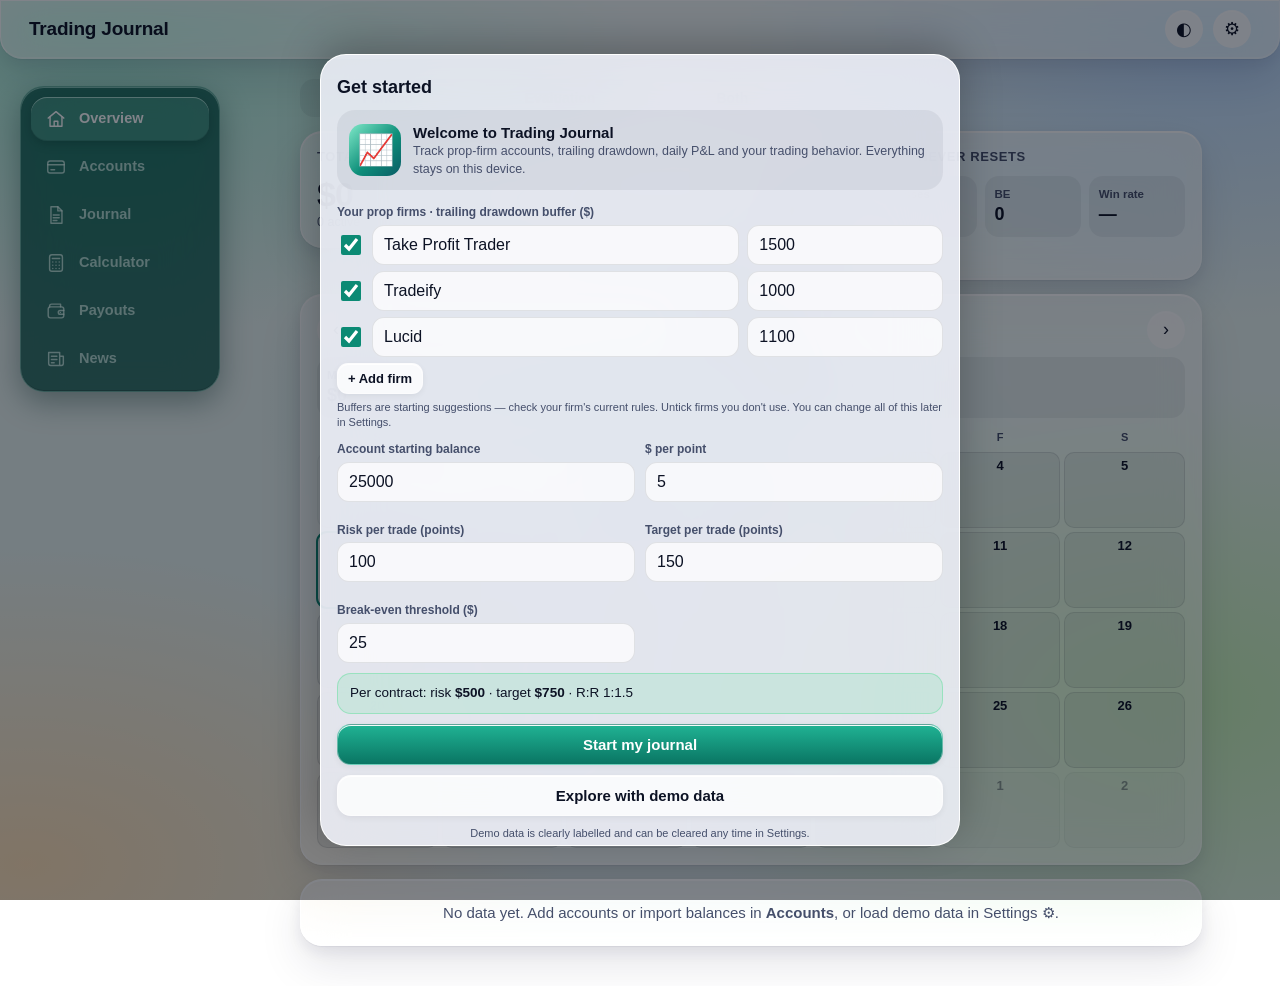
==== index.html @ f8b7a3d9 "Trading Journal web app" ====
<!DOCTYPE html>
<html lang="en" data-theme="light">
<head>
<meta charset="utf-8">
<meta name="viewport" content="width=device-width, initial-scale=1, viewport-fit=cover">
<meta name="apple-mobile-web-app-capable" content="yes">
<meta name="mobile-web-app-capable" content="yes">
<meta name="apple-mobile-web-app-status-bar-style" content="black-translucent">
<meta name="apple-mobile-web-app-title" content="Trading Journal">
<meta name="application-name" content="Trading Journal">
<meta name="theme-color" content="#e8f5f1" media="(prefers-color-scheme: light)">
<meta name="theme-color" content="#061311" media="(prefers-color-scheme: dark)">
<meta name="format-detection" content="telephone=no">
<title>Trading Journal</title>
<link rel="icon" href="data:image/svg+xml,%3Csvg xmlns='http://www.w3.org/2000/svg' viewBox='0 0 64 64'%3E%3Crect width='64' height='64' rx='14' fill='%230b8a74'/%3E%3Cpath d='M12 44l12-12 9 8 19-20' stroke='white' stroke-width='6' fill='none' stroke-linecap='round' stroke-linejoin='round'/%3E%3C/svg%3E">
<link rel="apple-touch-icon" href="assets/icons/icon-180.png">
<link rel="manifest" href="manifest.json">
<link rel="stylesheet" href="css/styles.css">
</head>
<body>
<header class="topbar glass">
  <h1>Trading Journal</h1>
  <span id="demo-badge" class="badge demo" hidden>DEMO</span>
  <button class="iconbtn" id="theme-btn" data-act="theme" aria-label="Toggle theme">◐</button>
  <button class="iconbtn" data-act="settings" aria-label="Settings">⚙︎</button>
</header>
<main id="view"></main>
<nav class="tabbar" id="tabbar" aria-label="Tabs">
  <button data-act="tab" data-tab="overview"><svg viewBox="0 0 24 24"><path d="M3.5 11L12 4l8.5 7"/><path d="M5.5 9.5V20h13V9.5"/><path d="M10 20v-5.5h4V20"/></svg>Overview</button>
  <button data-act="tab" data-tab="accounts"><svg viewBox="0 0 24 24"><rect x="3" y="5.5" width="18" height="13" rx="2.5"/><path d="M3 9.5h18M6.5 15h4"/></svg>Accounts</button>
  <button data-act="tab" data-tab="journal"><svg viewBox="0 0 24 24"><path d="M6.5 3h7.5l4.5 4.5V21h-12z"/><path d="M14 3v4.5h4.5M9 12h6.5M9 15h6.5M9 18h4"/></svg>Journal</button>
  <button data-act="tab" data-tab="calculator"><svg viewBox="0 0 24 24"><rect x="5" y="3" width="14" height="18" rx="2.5"/><path d="M8 7h8M8.5 11h.01M12 11h.01M15.5 11h.01M8.5 14.5h.01M12 14.5h.01M15.5 14.5h.01M8.5 18h.01M12 18h.01M15.5 18h.01"/></svg>Calculator</button>
  <button data-act="tab" data-tab="payouts"><svg viewBox="0 0 24 24"><path d="M5 7.5V6.8A2.3 2.3 0 017.3 4.5H17v3"/><rect x="3.5" y="7.5" width="17" height="12" rx="2.5"/><path d="M20.5 11.5h-4a2 2 0 000 4h4"/><path d="M16.8 13.5h.01"/></svg>Payouts</button>
  <button data-act="tab" data-tab="news"><svg viewBox="0 0 24 24"><path d="M4 5h12v14H6a2 2 0 01-2-2zM16 9h4v8a2 2 0 01-2 2h-2M7 9h6M7 12.5h6M7 16h3"/></svg>News</button>
</nav>
<div id="sheet-root"></div>
<script type="module" src="js/main.js"></script>
</body>
</html>
---- css/styles.css ----
:root{
  --accent:#0b8a74;--green:#0a7f43;--red:#c8202f;--orange:#b35c00;
  --text:#0c1224;--muted:#454f6b;--glass:rgba(255,255,255,.60);--glass-strong:rgba(255,255,255,.80);
  --edge:rgba(255,255,255,.95);--edge-low:rgba(255,255,255,.35);--line:rgba(12,18,36,.10);
  --shadow:0 1px 1px rgba(20,24,60,.05),0 6px 16px rgba(20,24,60,.08),0 20px 44px rgba(20,24,60,.10);
  --tab:rgba(9,84,72,.80);--tab-edge:rgba(190,255,235,.40);--tab-text:rgba(225,255,246,.74);--tab-on:rgba(150,255,225,.24);
  --input:rgba(255,255,255,.75);--win-bg:rgba(10,127,67,.15);--loss-bg:rgba(200,32,47,.14);
  --chip:rgba(12,18,36,.06);--sheet:rgba(246,247,255,.86);
  --sat:env(safe-area-inset-top,0px);--sab:env(safe-area-inset-bottom,0px);--sal:env(safe-area-inset-left,0px);--sar:env(safe-area-inset-right,0px);
  color-scheme:light;
}
[data-theme=dark]{
  --accent:#3fd0b0;--green:#3ddc84;--red:#ff6b7a;--orange:#ffab40;
  --text:#f3f5ff;--muted:#b3bad3;--glass:rgba(26,30,52,.58);--glass-strong:rgba(30,34,60,.85);
  --edge:rgba(255,255,255,.26);--edge-low:rgba(255,255,255,.06);--line:rgba(255,255,255,.10);
  --shadow:0 1px 1px rgba(0,0,0,.25),0 8px 20px rgba(0,0,0,.30),0 24px 50px rgba(0,0,0,.35);
  --tab:rgba(12,104,88,.62);--tab-edge:rgba(170,255,230,.26);--tab-text:rgba(225,255,246,.70);--tab-on:rgba(140,255,220,.20);
  --input:rgba(8,10,22,.50);--win-bg:rgba(61,220,132,.17);--loss-bg:rgba(255,107,122,.17);
  --chip:rgba(255,255,255,.08);--sheet:rgba(20,22,40,.88);
  color-scheme:dark;
}
*{box-sizing:border-box;-webkit-tap-highlight-color:transparent}
html,body{margin:0;padding:0}
body{font:15px/1.4 -apple-system,BlinkMacSystemFont,"SF Pro Text","Segoe UI",Roboto,Helvetica,Arial,sans-serif;color:var(--text);min-height:100vh;-webkit-text-size-adjust:100%;overflow-x:hidden}
body::before{content:"";position:fixed;inset:0;z-index:-1;background:
  radial-gradient(60% 45% at 8% 6%,#a8efd9 0,transparent 70%),
  radial-gradient(55% 45% at 95% 4%,#bcdcff 0,transparent 70%),
  radial-gradient(60% 50% at 92% 78%,#c8f5b8 0,transparent 70%),
  radial-gradient(60% 50% at 2% 96%,#ffe2b8 0,transparent 70%),
  radial-gradient(40% 35% at 50% 45%,#c4f1ea 0,transparent 75%),#e8f5f1}
[data-theme=dark] body::before{background:
  radial-gradient(60% 45% at 8% 6%,#0d5a4c 0,transparent 70%),
  radial-gradient(55% 45% at 95% 4%,#123f66 0,transparent 70%),
  radial-gradient(60% 50% at 92% 78%,#0f5e3a 0,transparent 70%),
  radial-gradient(60% 50% at 2% 96%,#4a3812 0,transparent 70%),
  radial-gradient(40% 35% at 50% 45%,#0c4744 0,transparent 75%),#061311}
.glass{background:var(--glass);-webkit-backdrop-filter:blur(22px) saturate(180%);backdrop-filter:blur(22px) saturate(180%);
  border:1px solid var(--edge-low);border-top-color:var(--edge);border-left-color:var(--edge);
  box-shadow:inset 0 1px 0 var(--edge),inset 0 -1px 0 var(--edge-low),var(--shadow);border-radius:22px}
.topbar{position:sticky;top:0;z-index:20;margin:0;padding:calc(var(--sat) + 10px) calc(16px + var(--sar)) 10px calc(16px + var(--sal));display:flex;align-items:center;gap:10px;border-radius:0 0 22px 22px;border-top:0}
.topbar h1{font-size:19px;margin:0;flex:1;letter-spacing:-.2px}
.badge{font-size:11px;font-weight:700;padding:3px 8px;border-radius:999px;background:var(--chip);color:var(--muted);letter-spacing:.3px}
.badge.demo{background:rgba(255,171,64,.25);color:var(--orange)}
.iconbtn{appearance:none;border:1px solid var(--edge-low);background:var(--glass-strong);color:var(--text);width:38px;height:38px;border-radius:50%;font-size:18px;display:grid;place-items:center;box-shadow:inset 0 1px 0 var(--edge)}
main{padding:12px calc(12px + var(--sar)) calc(110px + var(--sab)) calc(12px + var(--sal));max-width:720px;margin:0 auto}
.card{padding:16px;margin:0 0 12px}
.card h2{font-size:13px;text-transform:uppercase;letter-spacing:.6px;color:var(--muted);margin:0 0 10px;font-weight:700}
.big{font-size:34px;font-weight:750;letter-spacing:-.8px;line-height:1.1}
.mid{font-size:22px;font-weight:700;letter-spacing:-.3px}
.muted{color:var(--muted)}.small{font-size:12.5px}.tiny{font-size:11px}
.pos{color:var(--green)}.neg{color:var(--red)}.flat{color:var(--muted)}
.row{display:flex;align-items:center;gap:8px}.row.wrap{flex-wrap:wrap}.between{justify-content:space-between}
.grid2{display:grid;grid-template-columns:1fr 1fr;gap:10px}.grid4{display:grid;grid-template-columns:repeat(4,1fr);gap:8px}
.stat{background:var(--chip);border-radius:14px;padding:10px}.stat .l{font-size:11.5px;color:var(--muted);font-weight:600}.stat .v{font-size:18px;font-weight:700}
.tabbar{position:fixed;z-index:30;left:calc(10px + var(--sal));right:calc(10px + var(--sar));bottom:calc(8px + var(--sab));display:flex;justify-content:space-around;padding:6px;border-radius:28px;background:var(--tab);-webkit-backdrop-filter:blur(26px) saturate(220%);backdrop-filter:blur(26px) saturate(220%);border:1px solid var(--tab-edge);box-shadow:inset 0 1px 0 rgba(200,255,240,.55),inset 0 -1px 0 rgba(0,0,0,.18),0 10px 30px rgba(4,50,42,.38);max-width:700px;margin:0 auto}
.tabbar button{flex:1;min-width:0;appearance:none;border:0;background:transparent;color:var(--tab-text);font-weight:600;font-size:10px;line-height:1.1;font-family:inherit;display:flex;flex-direction:column;align-items:center;gap:3px;padding:7px 0;border-radius:22px}
.tabbar button svg{width:24px;height:24px;stroke:currentColor;fill:none;stroke-width:1.55;stroke-linecap:round;stroke-linejoin:round}
.tabbar button.on{color:#fff;background:var(--tab-on);box-shadow:inset 0 1px 0 rgba(220,255,245,.65),inset 0 -1px 0 rgba(0,40,30,.15),0 3px 10px rgba(0,40,32,.25)}
.seg{display:flex;background:var(--chip);border-radius:14px;padding:3px;gap:3px;margin-bottom:12px}
.seg button{flex:1;appearance:none;border:0;background:transparent;color:var(--muted);font-weight:600;font-size:14px;font-family:inherit;padding:8px 4px;border-radius:11px}
.seg button.on{background:var(--glass-strong);color:var(--text);box-shadow:inset 0 1px 0 var(--edge),0 2px 8px rgba(0,0,0,.10)}
.btn{appearance:none;border:1px solid var(--edge-low);background:var(--glass-strong);color:var(--text);font-weight:600;font-size:15px;font-family:inherit;padding:11px 14px;border-radius:14px;box-shadow:inset 0 1px 0 var(--edge),0 2px 6px rgba(0,0,0,.06);cursor:pointer;text-decoration:none;display:inline-block;text-align:center}
.btn.primary{background:linear-gradient(180deg,#20b394,#0a7563);color:#fff;border-color:rgba(255,255,255,.35)}
.btn.danger{color:var(--red)}.btn.green{color:var(--green)}.btn.wide{width:100%}.btn.sm{padding:7px 10px;font-size:13px;border-radius:11px}
.fld{display:block;margin:0 0 10px}.fld>span{display:block;font-size:12px;font-weight:650;color:var(--muted);margin:0 0 4px}
input,select,textarea{font-size:16px;font-family:inherit;color:var(--text);background:var(--input);border:1px solid var(--line);border-radius:12px;padding:10px 11px;width:100%;outline:none}
input:focus,select:focus,textarea:focus{border-color:var(--accent);box-shadow:0 0 0 3px rgba(11,138,116,.20)}
textarea{min-height:76px;resize:vertical}
input[type=checkbox]{width:20px;height:20px;accent-color:var(--accent);flex:none}
.cal-head{display:flex;align-items:center;justify-content:space-between;margin-bottom:8px}
.cal-head .mname{font-weight:750;font-size:17px}
.cal-tot{display:flex;gap:10px;margin-bottom:10px}.cal-tot .stat{flex:1}
.cal{display:grid;grid-template-columns:repeat(7,1fr);gap:4px}
.cal .dow{font-size:11px;font-weight:700;color:var(--muted);text-align:center;padding:2px 0}
.cal-cell{appearance:none;border:1px solid var(--line);background:var(--chip);color:var(--text);border-radius:10px;min-height:50px;padding:4px 2px;display:flex;flex-direction:column;align-items:center;justify-content:flex-start;gap:2px;font:inherit}
.cal-cell .dn{font-size:12px;font-weight:650}.cal-cell .dp{font-size:11px;font-weight:750;letter-spacing:-.2px}
.cal-cell.win{background:var(--win-bg);border-color:rgba(10,127,67,.3)}.cal-cell.win .dp{color:var(--green)}
.cal-cell.loss{background:var(--loss-bg);border-color:rgba(200,32,47,.3)}.cal-cell.loss .dp{color:var(--red)}
.cal-cell.dim{opacity:.42}.cal-cell.today{outline:2px solid var(--accent);outline-offset:-1px}
.acct{padding:14px;margin-bottom:10px}
.acct .nm{font-weight:750;font-size:16px}.acct .nm .f{color:var(--green);font-weight:800;margin-right:4px}
.acct.funded .nm{color:var(--green)}.acct.evaluation .nm{color:var(--orange)}
.acct .kv{display:grid;grid-template-columns:repeat(4,1fr);gap:6px;margin:10px 0 8px}
.acct .kv>div{background:var(--chip);border-radius:10px;padding:6px 7px}.acct .kv .l{font-size:10.5px;color:var(--muted);font-weight:650}.acct .kv .v{font-size:13.5px;font-weight:700}
.bar{height:7px;border-radius:9px;background:var(--chip);overflow:hidden}.bar>i{display:block;height:100%;border-radius:9px;background:linear-gradient(90deg,#3ddc84,#0a7f43)}
.bar.warn>i{background:linear-gradient(90deg,#ffcf5a,#e08700)}.bar.bad>i{background:linear-gradient(90deg,#ff8a95,#c8202f)}
.sect{font-size:13px;font-weight:800;letter-spacing:.5px;text-transform:uppercase;margin:16px 4px 8px}
.sect.f{color:var(--green)}.sect.e{color:var(--orange)}
details>summary{cursor:pointer;font-weight:700;list-style:none}details>summary::-webkit-details-marker{display:none}
details>summary::before{content:"▸ ";color:var(--muted)}details[open]>summary::before{content:"▾ "}
.hist{font-size:13px;margin-top:8px;max-height:220px;overflow:auto}.hist div{display:flex;justify-content:space-between;padding:4px 2px;border-bottom:1px solid var(--line)}
.chip{appearance:none;border:1px solid var(--line);background:var(--chip);color:var(--text);font-weight:600;font-size:13px;font-family:inherit;padding:7px 11px;border-radius:999px;margin:0 6px 6px 0}
.chip.on{background:var(--accent);color:#fff;border-color:transparent}
.grade{display:flex;gap:6px}.grade label{flex:1}.grade input{display:none}
.grade span{display:block;text-align:center;padding:8px 0;border-radius:11px;background:var(--chip);font-weight:750;border:1px solid var(--line)}
.grade input:checked+span{background:var(--accent);color:#fff}
.trade-card{padding:12px;margin-bottom:12px;border-radius:18px;background:var(--chip);border:1px solid var(--line)}
.trade-card[data-deleted="1"]{display:none}
.acct-boxes{display:grid;grid-template-columns:1fr 1fr;gap:8px;margin-bottom:8px}
.acct-box{display:block}.acct-box .an{display:block;font-size:12px;font-weight:750;margin-bottom:3px}
.acct-box.funded .an{color:var(--green)}.acct-box.evaluation .an{color:var(--orange)}
.ro-entry{display:flex;justify-content:space-between;font-size:13px;padding:6px 8px;border-radius:10px;background:var(--chip);margin-bottom:6px;opacity:.8}
.behs{display:grid;grid-template-columns:1fr 1fr;gap:8px}
.beh{background:var(--chip);border-radius:14px;padding:10px;border:1px solid var(--line)}.beh .c{font-size:24px;font-weight:800}.beh .t{font-size:12.5px;font-weight:650;color:var(--muted)}
.propose{margin-top:10px;padding:10px;border-radius:14px;border:1px dashed var(--accent);background:rgba(11,138,116,.09)}
.day{padding:14px;margin-bottom:10px}
.trade-line{padding:8px 0;border-top:1px solid var(--line)}.trade-line b,.day b{white-space:nowrap}
.gb{display:inline-grid;place-items:center;width:24px;height:24px;border-radius:8px;font-weight:800;font-size:13px;background:var(--chip);margin-right:6px}
.gb.A{background:rgba(10,127,67,.18);color:var(--green)}.gb.D{background:rgba(200,32,47,.15);color:var(--red)}
.tag{display:inline-block;font-size:11px;font-weight:650;padding:2px 7px;border-radius:999px;background:var(--chip);margin:3px 4px 0 0}
.tag.be{background:rgba(120,120,140,.2)}
.news-day{font-weight:800;margin:12px 2px 6px;font-size:14px}
.ev{display:flex;gap:10px;align-items:center;padding:10px 0;border-top:1px solid var(--line)}
.dot{width:12px;height:12px;border-radius:50%;flex:none;display:inline-block;box-shadow:0 0 0 3px rgba(0,0,0,.05)}.dot.High{background:#e5202e}.dot.Medium{background:#ff8a00}
.ev .tm{font-weight:700;font-variant-numeric:tabular-nums;min-width:68px;font-size:13.5px}
.note{padding:10px 12px;border-radius:14px;font-size:13.5px;margin-bottom:10px;background:rgba(255,171,64,.18);border:1px solid rgba(255,171,64,.35)}
.note.ok{background:rgba(61,220,132,.14);border-color:rgba(61,220,132,.35)}
.sheet-back{position:fixed;inset:0;z-index:50;background:rgba(5,8,20,.35);display:flex;align-items:flex-end;justify-content:center;animation:fade .15s}
.sheet{width:100%;max-width:720px;max-height:92vh;overflow:auto;-webkit-overflow-scrolling:touch;border-radius:26px 26px 0 0;padding:14px calc(16px + var(--sar)) calc(24px + var(--sab)) calc(16px + var(--sal));background:var(--sheet);-webkit-backdrop-filter:blur(30px) saturate(180%);backdrop-filter:blur(30px) saturate(180%);border-top:1px solid var(--edge);box-shadow:0 -10px 40px rgba(0,0,0,.25)}
.sheet-h{display:flex;align-items:center;justify-content:space-between;padding:6px 0 10px}
.sheet-h h2{margin:0;font-size:18px}
@keyframes fade{from{opacity:0}to{opacity:1}}
.toast{position:fixed;left:50%;transform:translateX(-50%);bottom:calc(92px + var(--sab));z-index:80;padding:10px 16px;border-radius:999px;font-weight:650;font-size:14px;max-width:90vw}
.imp-row{padding:10px;border-radius:14px;background:var(--chip);margin-bottom:8px;border:1px solid var(--line)}
.imp-row.new{border:1px dashed var(--orange)}.imp-row.flag{border-color:rgba(255,171,64,.6)}
.flagtxt{color:var(--orange);font-size:12px;font-weight:650}
.rules ol{margin:6px 0 0;padding-left:20px}.rules li{margin-bottom:6px;font-size:14px}
.thumb{width:56px;height:56px;object-fit:cover;border-radius:10px;border:1px solid var(--line)}
.calc-res{display:grid;grid-template-columns:1fr 1fr;gap:10px}.calc-res .stat .v{font-size:24px}
.seqday{display:flex;justify-content:space-between;padding:6px 2px;border-bottom:1px solid var(--line);font-size:14px}
.pd-row{display:grid;grid-template-columns:52px 1fr 1fr 1fr;gap:6px;align-items:center;margin-bottom:6px}
.empty{text-align:center;padding:22px 10px;color:var(--muted)}
hr{border:0;border-top:1px solid var(--line);margin:14px 0}
a{color:var(--accent)}
.ob-hero{display:flex;gap:12px;align-items:center;margin-bottom:14px;padding:12px;border-radius:18px;background:var(--chip)}
.ob-logo{font-size:30px;width:52px;height:52px;border-radius:14px;display:grid;place-items:center;background:linear-gradient(135deg,#7fe8c8,#0e8f7a 55%,#0a5c66);flex:none}
.sheet-back.locked{background:rgba(5,8,20,.5)}
.pay-row{display:flex;justify-content:space-between;align-items:flex-start;gap:8px;padding:10px 0;border-top:1px solid var(--line);cursor:pointer}
.tag.paid{background:rgba(10,127,67,.18);color:var(--green)}.tag.requested{background:rgba(255,171,64,.22);color:var(--orange)}.tag.denied{background:rgba(200,32,47,.15);color:var(--red)}
.elig{display:grid;grid-template-columns:1fr 150px;gap:8px;align-items:center;padding:8px 0;border-top:1px solid var(--line)}
/* ---- Payouts (layout per mockup, sea-green theme) ---- */
.pay-hero{position:relative;padding:14px 4px 16px;margin:2px 0 10px;border-top:1px solid var(--line);border-bottom:1px solid var(--line)}
.pay-big{font-family:ui-monospace,"SF Mono",SFMono-Regular,Menlo,Consolas,monospace;font-size:44px;font-weight:700;letter-spacing:-1px;color:var(--accent);line-height:1.15;margin:4px 0 2px}
.fab{position:absolute;right:2px;top:50%;transform:translateY(-50%);width:58px;height:58px;border-radius:50%;border:1px solid rgba(190,255,235,.45);color:#fff;font-size:30px;font-weight:300;line-height:1;display:grid;place-items:center;
  background:radial-gradient(120% 120% at 30% 20%,#1fae92 0,#0b5c50 55%,#063a33 100%);box-shadow:inset 0 1px 0 rgba(220,255,245,.6),0 8px 22px rgba(4,50,42,.35);cursor:pointer}
.pay-note{font-size:13px;color:var(--muted);margin:0 2px 14px;line-height:1.5}
.lnk{color:var(--accent);text-decoration:none;font-weight:600}
.rec-card{display:flex;align-items:center;gap:14px;width:100%;padding:16px;margin:0 0 18px;text-align:left;color:var(--text);font-family:inherit;cursor:pointer}
.rec-ic,.wd-av{flex:none;width:52px;height:52px;border-radius:50%;display:grid;place-items:center;background:rgba(11,138,116,.16);color:var(--accent);border:1px solid rgba(11,138,116,.22)}
.rec-ic svg{width:26px;height:26px;stroke:currentColor;fill:none;stroke-width:1.6;stroke-linecap:round;stroke-linejoin:round}
.rec-tx{flex:1;display:flex;flex-direction:column;gap:2px}.rec-tx b{font-size:17px}
.rec-go{color:var(--accent);font-size:22px}
.pay-h{font-size:22px;font-weight:500;letter-spacing:-.3px;margin:6px 2px 10px}
.wd-card{display:flex;gap:14px;padding:16px;margin-bottom:10px;cursor:default}
.wd-av{font-family:ui-monospace,"SF Mono",Menlo,monospace;font-weight:700;font-size:15px}
.wd-main{flex:1;min-width:0}.wd-main b{font-size:16px}
.wd-amt{font-weight:750;font-size:17px;color:var(--accent);margin-top:2px}.wd-amt.denied{color:var(--muted);text-decoration:line-through}
.wd-acts{display:flex;gap:18px;margin-top:10px}
.lnk-btn{appearance:none;border:0;background:none;padding:2px 0;font-family:inherit;font-size:14px;font-weight:700;cursor:pointer}
.lnk-btn.ok{color:var(--accent)}.lnk-btn.rm{color:var(--red);text-decoration:underline;font-weight:600}
.pay-acct-row{display:grid;grid-template-columns:1fr 130px;gap:8px;align-items:center;padding:8px 0;border-top:1px solid var(--line)}
#pay-form[data-mode=all] .pm-one,#pay-form[data-mode=one] .pm-all{display:none}
.firm-edit{padding:10px;border-radius:14px;background:var(--chip);margin-bottom:8px}
.mini{flex:1;display:block}.mini span{display:block;font-size:10.5px;color:var(--muted);font-weight:650;margin-bottom:2px}
/* ================= Responsive / cross-browser ================= */
body{min-height:100vh;min-height:100dvh}
html{-webkit-text-size-adjust:100%;text-size-adjust:100%}
img,svg{max-width:100%}
.hist div span,.trade-line .small,.wd-main .small{overflow-wrap:anywhere}
:focus{outline:none}
:focus-visible{outline:2px solid var(--accent);outline-offset:2px;border-radius:10px}
.tabbar button:focus-visible{outline-color:#bfffe9}
@media (hover:hover) and (pointer:fine){
  .btn:hover,.chip:hover,.iconbtn:hover{filter:brightness(1.06)}
  .btn.primary:hover{filter:brightness(1.08) saturate(1.05)}
  .tabbar button:not(.on):hover{background:rgba(190,255,235,.12);color:#fff}
  .cal-cell:hover{border-color:var(--accent)}
  .rec-card:hover{box-shadow:inset 0 1px 0 var(--edge),0 0 0 2px rgba(11,138,116,.25),var(--shadow)}
  .fab:hover{filter:brightness(1.1)}
  .lnk:hover,.lnk-btn.ok:hover{text-decoration:underline}
  .seg button:not(.on):hover{color:var(--text)}
}
button,.btn,.chip,.cal-cell,summary,select,input[type=checkbox],input[type=radio]+span{cursor:pointer}
button:disabled{cursor:not-allowed}
@supports not ((backdrop-filter:blur(1px)) or (-webkit-backdrop-filter:blur(1px))){
  .glass,.sheet{background:var(--glass-strong)}
  .tabbar{background:rgba(9,84,72,.96)}
}
@media (max-width:359px){
  main{padding-left:calc(8px + var(--sal));padding-right:calc(8px + var(--sar))}
  .card{padding:12px}.big{font-size:28px}.pay-big{font-size:34px}
  .tabbar{left:6px;right:6px;padding:4px}.tabbar button{font-size:9px}.tabbar button svg{width:21px;height:21px}
  .acct .kv{grid-template-columns:repeat(2,1fr)}
  .grid4{grid-template-columns:repeat(2,1fr)}
  .cal-cell{min-height:42px}.cal-cell .dp{font-size:9.5px}
  .pay-acct-row{grid-template-columns:1fr 110px}
  .elig{grid-template-columns:1fr 130px}
}
@media (max-height:500px) and (orientation:landscape){
  .tabbar button{flex-direction:row;gap:6px;padding:6px 0}
  main{padding-bottom:calc(80px + var(--sab))}
  .sheet{max-height:96vh}
}
@media (min-width:700px){
  main{max-width:860px}
  .cal-cell{min-height:64px}.cal-cell .dp{font-size:12.5px}
  .tabbar{max-width:640px}
}
@media (min-width:900px){
  .topbar{padding-left:calc(28px + var(--sal));padding-right:calc(28px + var(--sar))}
  .tabbar{top:calc(86px + var(--sat));bottom:auto;left:calc(20px + var(--sal));right:auto;width:200px;max-width:none;margin:0;flex-direction:column;justify-content:flex-start;gap:4px;padding:10px;border-radius:24px}
  .tabbar button{flex:none;flex-direction:row;justify-content:flex-start;gap:12px;font-size:14.5px;padding:11px 14px;border-radius:16px}
  .tabbar button svg{width:22px;height:22px}
  main{max-width:1180px;padding:20px 28px 40px calc(250px + var(--sal));margin:0 auto}
  #view{display:grid;grid-template-columns:repeat(2,minmax(0,1fr));gap:14px 16px;align-items:start}
  #view>*{grid-column:1 / -1;margin:0}
  #view>#ov-total,#view>#ov-record,#view>.acct,#view>#acct-history,#view>#import-log,#view>.day,
  #view>#calc-basic,#view>#calc-scen,#view>.wd-card,#view>#pay-totals,#view>#pay-firms,#view>#pay-months,#view>#pay-accts{grid-column:span 1}
  #view[data-tab=news]{grid-template-columns:minmax(0,1fr);max-width:820px}
  #view>.seg{max-width:520px}
  .cal-cell{min-height:76px}.cal-cell .dn{font-size:13px}.cal-cell .dp{font-size:13.5px}
  .sheet-back{align-items:center;padding:24px}
  .sheet{border-radius:26px;max-width:640px;max-height:88vh;border:1px solid var(--edge);padding-bottom:24px}
  .toast{bottom:28px}
  .pay-hero{padding-right:90px}
}
@media (min-width:1400px){
  main{max-width:1320px}
  #view{grid-template-columns:repeat(3,minmax(0,1fr))}
  #view[data-tab=overview]>#calendar{grid-column:1 / 3;grid-row:2 / span 3}
  #view[data-tab=overview]>#ov-total{grid-column:3;grid-row:2}
  #view[data-tab=overview]>#ov-record{grid-column:3;grid-row:3}
  #view[data-tab=news]{grid-template-columns:minmax(0,1fr)}
}
@media (prefers-reduced-motion:reduce){*{animation:none!important;transition:none!important}}
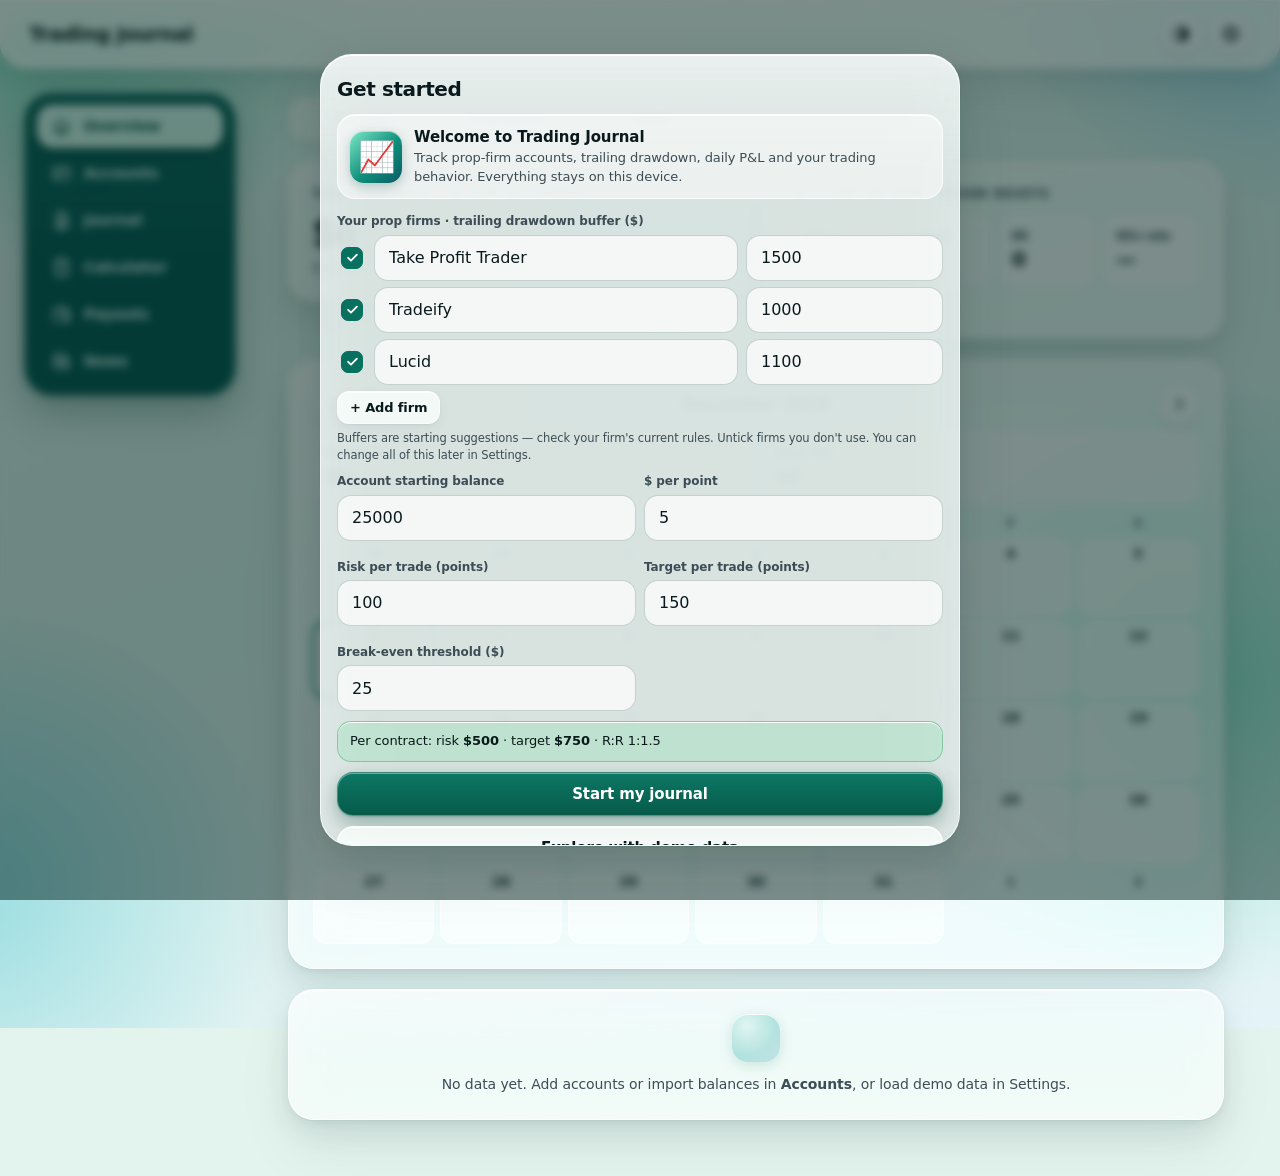
==== commit 19c3eefe: "Calculator v2 (copy-trade steppers, one win/loss, scenario panel, Advanced), 2026 visual polish acro" ====
--- a/index.html
+++ b/index.html
@@ -21,8 +21,8 @@
 <header class="topbar glass">
   <h1>Trading Journal</h1>
   <span id="demo-badge" class="badge demo" hidden>DEMO</span>
-  <button class="iconbtn" id="theme-btn" data-act="theme" aria-label="Toggle theme">◐</button>
-  <button class="iconbtn" data-act="settings" aria-label="Settings">⚙︎</button>
+  <button class="iconbtn" id="theme-btn" data-act="theme" aria-label="Toggle theme"></button>
+  <button class="iconbtn" data-act="settings" aria-label="Settings"><svg class="ic" viewBox="0 0 24 24" aria-hidden="true"><circle cx="12" cy="12" r="3"/><path d="M19.4 13.5a7.6 7.6 0 0 0 0-3l1.9-1.5-1.9-3.3-2.3.9a7.5 7.5 0 0 0-2.6-1.5L14.1 2.8h-4.2l-.4 2.3a7.5 7.5 0 0 0-2.6 1.5l-2.3-.9-1.9 3.3 1.9 1.5a7.6 7.6 0 0 0 0 3l-1.9 1.5 1.9 3.3 2.3-.9a7.5 7.5 0 0 0 2.6 1.5l.4 2.3h4.2l.4-2.3a7.5 7.5 0 0 0 2.6-1.5l2.3.9 1.9-3.3z"/></svg></button>
 </header>
 <main id="view"></main>
 <nav class="tabbar" id="tabbar" aria-label="Tabs">
--- a/css/styles.css
+++ b/css/styles.css
@@ -1,47 +1,105 @@
+/* =====================================================================
+   Trading Journal — iOS "Liquid Glass" theme
+   Tokens first (light + dark), then glass primitives, then components.
+   Legibility rule: text colours are checked (tests/contrast.js) against the
+   worst-case backdrop behind each glass layer; fills get more opaque where needed.
+   ===================================================================== */
 :root{
-  --accent:#0b8a74;--green:#0a7f43;--red:#c8202f;--orange:#b35c00;
-  --text:#0c1224;--muted:#454f6b;--glass:rgba(255,255,255,.60);--glass-strong:rgba(255,255,255,.80);
-  --edge:rgba(255,255,255,.95);--edge-low:rgba(255,255,255,.35);--line:rgba(12,18,36,.10);
-  --shadow:0 1px 1px rgba(20,24,60,.05),0 6px 16px rgba(20,24,60,.08),0 20px 44px rgba(20,24,60,.10);
-  --tab:rgba(9,84,72,.80);--tab-edge:rgba(190,255,235,.40);--tab-text:rgba(225,255,246,.74);--tab-on:rgba(150,255,225,.24);
-  --input:rgba(255,255,255,.75);--win-bg:rgba(10,127,67,.15);--loss-bg:rgba(200,32,47,.14);
-  --chip:rgba(12,18,36,.06);--sheet:rgba(246,247,255,.86);
+  /* brand / semantic text colours (AA on worst-case light glass) */
+  --accent:#08705e;--accent-hi:#14b394;--on-accent:#fff;
+  --green:#08703b;--red:#b51c2a;--orange:#8a4600;
+  --text:#0a1a1c;--muted:#3c4d55;
+  /* glass surfaces */
+  --g-fill:rgba(255,255,255,.60);--g-fill-strong:rgba(249,255,253,.82);
+  --g-fill-sub:rgba(255,255,255,.52);--g-border-sub:rgba(255,255,255,.75);--g-hi-sub:rgba(255,255,255,.95);
+  --g-border:rgba(255,255,255,.70);--g-hi:rgba(255,255,255,.98);--g-lo:rgba(255,255,255,.35);--g-sheen:rgba(255,255,255,.40);
+  --g-shadow:0 1px 2px rgba(6,60,50,.06),0 8px 24px rgba(6,60,50,.10),0 24px 60px rgba(6,60,50,.10);
+  --g-shadow-sm:0 1px 2px rgba(6,60,50,.07),0 3px 10px rgba(6,60,50,.07);
+  --g-blur:24px;--g-blur-lite:12px;--g-sat:180%;
+  --line:rgba(10,45,42,.12);
+  --input:rgba(255,255,255,.74);--input-border:rgba(10,60,55,.20);
+  /* green glass navigation */
+  --tab:rgba(2,74,72,.93);--tab-edge:rgba(190,255,235,.45);--tab-text:#eafff8;--tab-on:rgba(226,255,245,.94);--tab-on-text:#04473b;
+  /* tints */
+  --win-bg:rgba(8,112,59,.13);--loss-bg:rgba(181,28,42,.11);--chip:var(--g-fill-sub);
+  --warn-bg:rgba(255,171,64,.22);--warn-border:rgba(200,120,20,.45);--ok-bg:rgba(61,220,132,.16);--ok-border:rgba(20,150,80,.35);
+  --sheet:rgba(242,251,248,.86);--scrim:rgba(3,28,24,.30);--scrim-lock:rgba(3,28,24,.50);
+  /* legacy aliases used by older rules */
+  --glass:var(--g-fill);--glass-strong:var(--g-fill-strong);--edge:var(--g-hi);--edge-low:var(--g-border);
+  --shadow:var(--g-shadow);
   --sat:env(safe-area-inset-top,0px);--sab:env(safe-area-inset-bottom,0px);--sal:env(safe-area-inset-left,0px);--sar:env(safe-area-inset-right,0px);
   color-scheme:light;
 }
 [data-theme=dark]{
-  --accent:#3fd0b0;--green:#3ddc84;--red:#ff6b7a;--orange:#ffab40;
-  --text:#f3f5ff;--muted:#b3bad3;--glass:rgba(26,30,52,.58);--glass-strong:rgba(30,34,60,.85);
-  --edge:rgba(255,255,255,.26);--edge-low:rgba(255,255,255,.06);--line:rgba(255,255,255,.10);
-  --shadow:0 1px 1px rgba(0,0,0,.25),0 8px 20px rgba(0,0,0,.30),0 24px 50px rgba(0,0,0,.35);
-  --tab:rgba(12,104,88,.62);--tab-edge:rgba(170,255,230,.26);--tab-text:rgba(225,255,246,.70);--tab-on:rgba(140,255,220,.20);
-  --input:rgba(8,10,22,.50);--win-bg:rgba(61,220,132,.17);--loss-bg:rgba(255,107,122,.17);
-  --chip:rgba(255,255,255,.08);--sheet:rgba(20,22,40,.88);
+  --accent:#3fd6b4;--accent-hi:#5ff0cf;--on-accent:#03201a;
+  --green:#45e08e;--red:#ff9aa4;--orange:#ffb357;
+  --text:#eefaf6;--muted:#a9c2bd;
+  --g-fill:rgba(12,32,32,.58);--g-fill-strong:rgba(10,28,28,.84);
+  --g-fill-sub:rgba(255,255,255,.065);--g-border-sub:rgba(255,255,255,.09);--g-hi-sub:rgba(255,255,255,.13);
+  --g-border:rgba(255,255,255,.12);--g-hi:rgba(255,255,255,.24);--g-lo:rgba(255,255,255,.05);--g-sheen:rgba(255,255,255,.07);
+  --g-shadow:0 1px 2px rgba(0,0,0,.30),0 10px 28px rgba(0,0,0,.35),0 28px 64px rgba(0,0,0,.35);
+  --g-shadow-sm:0 1px 2px rgba(0,0,0,.30),0 4px 12px rgba(0,0,0,.25);
+  --line:rgba(255,255,255,.10);
+  --input:rgba(0,0,0,.30);--input-border:rgba(255,255,255,.15);
+  --tab:rgba(3,88,84,.84);--tab-edge:rgba(170,255,230,.28);--tab-text:#e3fff6;--tab-on:rgba(150,240,212,.92);--tab-on-text:#032a23;
+  --win-bg:rgba(69,224,142,.15);--loss-bg:rgba(255,134,147,.15);
+  --warn-bg:rgba(255,171,64,.16);--warn-border:rgba(255,179,87,.40);--ok-bg:rgba(69,224,142,.13);--ok-border:rgba(69,224,142,.35);
+  --sheet:rgba(9,26,26,.86);--scrim:rgba(0,0,0,.45);--scrim-lock:rgba(0,0,0,.60);
   color-scheme:dark;
+}
+/* first paint before JS sets data-theme: follow the system */
+@media (prefers-color-scheme:dark){:root:not([data-theme]){
+  --accent:#3fd6b4;--accent-hi:#5ff0cf;--on-accent:#03201a;--green:#45e08e;--red:#ff9aa4;--orange:#ffb357;--text:#eefaf6;--muted:#a9c2bd;
+  --g-fill:rgba(12,32,32,.58);--g-fill-strong:rgba(10,28,28,.84);--g-border:rgba(255,255,255,.12);--g-hi:rgba(255,255,255,.24);
+  --tab:rgba(3,88,84,.84);--sheet:rgba(9,26,26,.86);color-scheme:dark}}
+/* Reduced transparency: near-opaque fills, no blur */
+@media (prefers-reduced-transparency:reduce){
+  :root{--g-fill:rgba(250,254,253,.97);--g-fill-strong:#f7fcfa;--g-fill-sub:rgba(232,244,240,.95);--sheet:#f4fbf8;--tab:#034b49;--input:#fff;--g-sheen:transparent}
+  [data-theme=dark]{--g-fill:rgba(14,30,30,.97);--g-fill-strong:#0c1d1d;--g-fill-sub:rgba(40,60,60,.95);--sheet:#0b1c1c;--tab:#045a56;--input:#071414;--g-sheen:transparent}
 }
 *{box-sizing:border-box;-webkit-tap-highlight-color:transparent}
 html,body{margin:0;padding:0}
-body{font:15px/1.4 -apple-system,BlinkMacSystemFont,"SF Pro Text","Segoe UI",Roboto,Helvetica,Arial,sans-serif;color:var(--text);min-height:100vh;-webkit-text-size-adjust:100%;overflow-x:hidden}
-body::before{content:"";position:fixed;inset:0;z-index:-1;background:
-  radial-gradient(60% 45% at 8% 6%,#a8efd9 0,transparent 70%),
-  radial-gradient(55% 45% at 95% 4%,#bcdcff 0,transparent 70%),
-  radial-gradient(60% 50% at 92% 78%,#c8f5b8 0,transparent 70%),
-  radial-gradient(60% 50% at 2% 96%,#ffe2b8 0,transparent 70%),
-  radial-gradient(40% 35% at 50% 45%,#c4f1ea 0,transparent 75%),#e8f5f1}
+body{font:15px/1.4 -apple-system,BlinkMacSystemFont,"SF Pro Text","Segoe UI",Roboto,Helvetica,Arial,sans-serif;color:var(--text);min-height:100vh;-webkit-text-size-adjust:100%;overflow-x:hidden;background:#e3f3ee}
+[data-theme=dark] body{background:#04110f}
+/* Rich but soft sea-green / teal / aqua backdrop so translucency reads */
+body::before{content:"";position:fixed;inset:-10vmax;z-index:-1;pointer-events:none;background:
+  radial-gradient(38vmax 30vmax at 12% 10%,rgba(80,210,170,.62) 0,transparent 70%),
+  radial-gradient(34vmax 30vmax at 92% 6%,rgba(104,196,236,.56) 0,transparent 70%),
+  radial-gradient(40vmax 34vmax at 88% 70%,rgba(112,222,190,.52) 0,transparent 70%),
+  radial-gradient(36vmax 32vmax at 6% 88%,rgba(90,202,212,.52) 0,transparent 70%),
+  radial-gradient(30vmax 26vmax at 52% 44%,rgba(160,236,218,.58) 0,transparent 72%),
+  linear-gradient(160deg,#e9f8f3 0,#dcf1ec 50%,#e4f4f8 100%)}
 [data-theme=dark] body::before{background:
-  radial-gradient(60% 45% at 8% 6%,#0d5a4c 0,transparent 70%),
-  radial-gradient(55% 45% at 95% 4%,#123f66 0,transparent 70%),
-  radial-gradient(60% 50% at 92% 78%,#0f5e3a 0,transparent 70%),
-  radial-gradient(60% 50% at 2% 96%,#4a3812 0,transparent 70%),
-  radial-gradient(40% 35% at 50% 45%,#0c4744 0,transparent 75%),#061311}
-.glass{background:var(--glass);-webkit-backdrop-filter:blur(22px) saturate(180%);backdrop-filter:blur(22px) saturate(180%);
-  border:1px solid var(--edge-low);border-top-color:var(--edge);border-left-color:var(--edge);
-  box-shadow:inset 0 1px 0 var(--edge),inset 0 -1px 0 var(--edge-low),var(--shadow);border-radius:22px}
-.topbar{position:sticky;top:0;z-index:20;margin:0;padding:calc(var(--sat) + 10px) calc(16px + var(--sar)) 10px calc(16px + var(--sal));display:flex;align-items:center;gap:10px;border-radius:0 0 22px 22px;border-top:0}
+  radial-gradient(38vmax 30vmax at 12% 10%,rgba(22,150,124,.62) 0,transparent 70%),
+  radial-gradient(34vmax 30vmax at 92% 6%,rgba(24,110,150,.55) 0,transparent 70%),
+  radial-gradient(40vmax 34vmax at 88% 70%,rgba(18,138,100,.52) 0,transparent 70%),
+  radial-gradient(36vmax 32vmax at 6% 88%,rgba(16,110,126,.52) 0,transparent 70%),
+  radial-gradient(30vmax 26vmax at 52% 44%,rgba(28,124,112,.42) 0,transparent 72%),
+  linear-gradient(160deg,#051614 0,#03100f 50%,#04131a 100%)}
+@media (prefers-color-scheme:dark){:root:not([data-theme]) body{background:#04110f}}
+
+/* ---------- Glass primitives ---------- */
+/* Surface glass: top-level panels (header, cards, sheets, toasts) */
+.glass{background:linear-gradient(180deg,var(--g-sheen),transparent 42%),var(--g-fill);
+  -webkit-backdrop-filter:blur(var(--g-blur)) saturate(var(--g-sat));backdrop-filter:blur(var(--g-blur)) saturate(var(--g-sat));
+  border:1px solid var(--g-border);border-radius:22px;
+  box-shadow:inset 0 1px 0 var(--g-hi),inset 0 -1px 0 var(--g-lo),inset 1px 0 0 var(--g-lo),var(--g-shadow)}
+/* Repeated list cards: lighter blur keeps long lists smooth on phones */
+.acct.glass,.day.glass,.wd-card.glass{-webkit-backdrop-filter:blur(var(--g-blur-lite)) saturate(160%);backdrop-filter:blur(var(--g-blur-lite)) saturate(160%)}
+/* Control glass: nested inside a surface — fill + edge light, no extra blur */
+.stat,.acct .kv>div,.seg,.cal-cell,.trade-card,.imp-row,.beh,.ro-entry,.firm-edit,.ob-hero,.ev,.chip,.grade span,.tag,.gb{
+  background:var(--g-fill-sub);border:1px solid var(--g-border-sub);box-shadow:inset 0 1px 0 var(--g-hi-sub)}
+
+/* ---------- Header ---------- */
+.topbar{position:sticky;top:0;z-index:20;margin:0;padding:calc(var(--sat) + 10px) calc(16px + var(--sar)) 10px calc(16px + var(--sal));display:flex;align-items:center;gap:10px;border-radius:0 0 24px 24px;border-top:0;
+  background:linear-gradient(180deg,var(--g-sheen),transparent 60%),var(--g-fill-strong);
+  -webkit-backdrop-filter:blur(28px) saturate(var(--g-sat));backdrop-filter:blur(28px) saturate(var(--g-sat))}
 .topbar h1{font-size:19px;margin:0;flex:1;letter-spacing:-.2px}
-.badge{font-size:11px;font-weight:700;padding:3px 8px;border-radius:999px;background:var(--chip);color:var(--muted);letter-spacing:.3px}
-.badge.demo{background:rgba(255,171,64,.25);color:var(--orange)}
-.iconbtn{appearance:none;border:1px solid var(--edge-low);background:var(--glass-strong);color:var(--text);width:38px;height:38px;border-radius:50%;font-size:18px;display:grid;place-items:center;box-shadow:inset 0 1px 0 var(--edge)}
+.badge{font-size:11px;font-weight:700;padding:3px 9px;border-radius:999px;background:var(--g-fill-sub);border:1px solid var(--g-border-sub);color:var(--muted);letter-spacing:.3px;box-shadow:inset 0 1px 0 var(--g-hi-sub)}
+.badge.demo{background:var(--warn-bg);border-color:var(--warn-border);color:var(--orange)}
+.iconbtn{appearance:none;border:1px solid var(--g-border-sub);color:var(--text);width:38px;height:38px;border-radius:50%;font-size:18px;display:grid;place-items:center;
+  background:linear-gradient(180deg,var(--g-sheen),transparent 70%),var(--g-fill-sub);box-shadow:inset 0 1px 0 var(--g-hi-sub),var(--g-shadow-sm);transition:transform .12s,filter .12s}
+.iconbtn:active{transform:scale(.94)}
 main{padding:12px calc(12px + var(--sar)) calc(110px + var(--sab)) calc(12px + var(--sal));max-width:720px;margin:0 auto}
 .card{padding:16px;margin:0 0 12px}
 .card h2{font-size:13px;text-transform:uppercase;letter-spacing:.6px;color:var(--muted);margin:0 0 10px;font-weight:700}
@@ -51,106 +109,162 @@
 .pos{color:var(--green)}.neg{color:var(--red)}.flat{color:var(--muted)}
 .row{display:flex;align-items:center;gap:8px}.row.wrap{flex-wrap:wrap}.between{justify-content:space-between}
 .grid2{display:grid;grid-template-columns:1fr 1fr;gap:10px}.grid4{display:grid;grid-template-columns:repeat(4,1fr);gap:8px}
-.stat{background:var(--chip);border-radius:14px;padding:10px}.stat .l{font-size:11.5px;color:var(--muted);font-weight:600}.stat .v{font-size:18px;font-weight:700}
-.tabbar{position:fixed;z-index:30;left:calc(10px + var(--sal));right:calc(10px + var(--sar));bottom:calc(8px + var(--sab));display:flex;justify-content:space-around;padding:6px;border-radius:28px;background:var(--tab);-webkit-backdrop-filter:blur(26px) saturate(220%);backdrop-filter:blur(26px) saturate(220%);border:1px solid var(--tab-edge);box-shadow:inset 0 1px 0 rgba(200,255,240,.55),inset 0 -1px 0 rgba(0,0,0,.18),0 10px 30px rgba(4,50,42,.38);max-width:700px;margin:0 auto}
-.tabbar button{flex:1;min-width:0;appearance:none;border:0;background:transparent;color:var(--tab-text);font-weight:600;font-size:10px;line-height:1.1;font-family:inherit;display:flex;flex-direction:column;align-items:center;gap:3px;padding:7px 0;border-radius:22px}
+.stat{border-radius:14px;padding:10px}.stat .l{font-size:11.5px;color:var(--muted);font-weight:600}.stat .v{font-size:18px;font-weight:700}
+
+/* ---------- Green glass tab bar (bottom on phones, sidebar ≥900px) ---------- */
+.tabbar{position:fixed;z-index:30;left:calc(10px + var(--sal));right:calc(10px + var(--sar));bottom:calc(8px + var(--sab));display:flex;justify-content:space-around;padding:6px;border-radius:30px;max-width:700px;margin:0 auto;
+  background:linear-gradient(180deg,rgba(190,255,235,.08),transparent 55%),var(--tab);
+  -webkit-backdrop-filter:blur(26px) saturate(240%);backdrop-filter:blur(26px) saturate(240%);
+  border:1px solid var(--tab-edge);
+  box-shadow:inset 0 1px 0 rgba(210,255,242,.60),inset 0 -1px 0 rgba(0,0,0,.20),0 2px 6px rgba(4,50,42,.20),0 14px 34px rgba(4,50,42,.34)}
+.tabbar button{flex:1;min-width:0;appearance:none;border:0;background:transparent;color:var(--tab-text);font-weight:600;font-size:10px;line-height:1.1;font-family:inherit;display:flex;flex-direction:column;align-items:center;gap:3px;padding:7px 0;border-radius:22px;transition:background .18s,color .18s,transform .12s}
 .tabbar button svg{width:24px;height:24px;stroke:currentColor;fill:none;stroke-width:1.55;stroke-linecap:round;stroke-linejoin:round}
-.tabbar button.on{color:#fff;background:var(--tab-on);box-shadow:inset 0 1px 0 rgba(220,255,245,.65),inset 0 -1px 0 rgba(0,40,30,.15),0 3px 10px rgba(0,40,32,.25)}
-.seg{display:flex;background:var(--chip);border-radius:14px;padding:3px;gap:3px;margin-bottom:12px}
-.seg button{flex:1;appearance:none;border:0;background:transparent;color:var(--muted);font-weight:600;font-size:14px;font-family:inherit;padding:8px 4px;border-radius:11px}
-.seg button.on{background:var(--glass-strong);color:var(--text);box-shadow:inset 0 1px 0 var(--edge),0 2px 8px rgba(0,0,0,.10)}
-.btn{appearance:none;border:1px solid var(--edge-low);background:var(--glass-strong);color:var(--text);font-weight:600;font-size:15px;font-family:inherit;padding:11px 14px;border-radius:14px;box-shadow:inset 0 1px 0 var(--edge),0 2px 6px rgba(0,0,0,.06);cursor:pointer;text-decoration:none;display:inline-block;text-align:center}
-.btn.primary{background:linear-gradient(180deg,#20b394,#0a7563);color:#fff;border-color:rgba(255,255,255,.35)}
+.tabbar button:active{transform:scale(.96)}
+/* raised, lighter green pill for the active tab */
+.tabbar button.on{color:var(--tab-on-text);font-weight:700;background:linear-gradient(180deg,rgba(255,255,255,.55),rgba(255,255,255,0) 60%),var(--tab-on);
+  box-shadow:inset 0 1px 0 rgba(255,255,255,.95),inset 0 -1px 0 rgba(0,60,48,.18),0 1px 2px rgba(0,40,32,.30),0 6px 14px rgba(0,40,32,.32)}
+
+/* ---------- Segmented control ---------- */
+.seg{display:flex;border-radius:15px;padding:3px;gap:3px;margin-bottom:12px}
+#view>.seg{background:linear-gradient(180deg,var(--g-sheen),transparent 60%),var(--g-fill);border-color:var(--g-border);box-shadow:inset 0 1px 0 var(--g-hi),var(--g-shadow-sm);
+  -webkit-backdrop-filter:blur(var(--g-blur-lite)) saturate(160%);backdrop-filter:blur(var(--g-blur-lite)) saturate(160%)}
+.seg button{flex:1;appearance:none;border:0;background:transparent;color:var(--muted);font-weight:600;font-size:14px;font-family:inherit;padding:8px 4px;border-radius:12px;transition:background .15s,color .15s}
+.seg button.on{background:linear-gradient(180deg,var(--g-sheen),transparent 80%),var(--g-fill-strong);color:var(--text);box-shadow:inset 0 1px 0 var(--g-hi),0 1px 2px rgba(0,0,0,.08),0 3px 10px rgba(0,0,0,.10)}
+[data-theme=dark] .seg button.on{background:linear-gradient(180deg,rgba(255,255,255,.10),transparent 80%),rgba(255,255,255,.13);box-shadow:inset 0 1px 0 rgba(255,255,255,.22),0 2px 8px rgba(0,0,0,.35)}
+
+/* ---------- Buttons ---------- */
+.btn{appearance:none;border:1px solid var(--g-border-sub);color:var(--text);font-weight:600;font-size:15px;font-family:inherit;padding:11px 14px;border-radius:14px;cursor:pointer;text-decoration:none;display:inline-block;text-align:center;
+  background:linear-gradient(180deg,var(--g-sheen),transparent 75%),var(--g-fill-strong);
+  box-shadow:inset 0 1px 0 var(--g-hi),inset 0 -1px 0 var(--g-lo),var(--g-shadow-sm);transition:transform .12s,filter .12s}
+.btn:active{transform:scale(.98)}
+.btn.primary{color:#fff;border-color:rgba(200,255,238,.40);background:linear-gradient(180deg,rgba(255,255,255,.08),transparent 55%),linear-gradient(180deg,#0b7360,#075748);
+  box-shadow:inset 0 1px 0 rgba(220,255,245,.55),inset 0 -1px 0 rgba(0,30,25,.25),0 2px 6px rgba(4,70,58,.22),0 8px 20px rgba(4,70,58,.20)}
 .btn.danger{color:var(--red)}.btn.green{color:var(--green)}.btn.wide{width:100%}.btn.sm{padding:7px 10px;font-size:13px;border-radius:11px}
+
+/* ---------- Inputs ---------- */
 .fld{display:block;margin:0 0 10px}.fld>span{display:block;font-size:12px;font-weight:650;color:var(--muted);margin:0 0 4px}
-input,select,textarea{font-size:16px;font-family:inherit;color:var(--text);background:var(--input);border:1px solid var(--line);border-radius:12px;padding:10px 11px;width:100%;outline:none}
-input:focus,select:focus,textarea:focus{border-color:var(--accent);box-shadow:0 0 0 3px rgba(11,138,116,.20)}
+input,select,textarea{font-size:16px;font-family:inherit;color:var(--text);background:var(--input);border:1px solid var(--input-border);border-radius:12px;padding:10px 11px;width:100%;outline:none;
+  box-shadow:inset 0 1px 2px rgba(0,30,25,.07),0 1px 0 var(--g-lo);transition:border-color .15s,box-shadow .15s}
+input::placeholder,textarea::placeholder{color:var(--muted);opacity:.85}
+input:focus,select:focus,textarea:focus{border-color:var(--accent);box-shadow:inset 0 1px 2px rgba(0,30,25,.07),0 0 0 3px rgba(20,179,148,.28)}
 textarea{min-height:76px;resize:vertical}
-input[type=checkbox]{width:20px;height:20px;accent-color:var(--accent);flex:none}
+input[type=checkbox],input[type=radio]{width:20px;height:20px;accent-color:var(--accent);flex:none;box-shadow:none;padding:0}
+select option{color:#0a1a1c;background:#fff}
+
+/* ---------- Overview calendar ---------- */
 .cal-head{display:flex;align-items:center;justify-content:space-between;margin-bottom:8px}
 .cal-head .mname{font-weight:750;font-size:17px}
 .cal-tot{display:flex;gap:10px;margin-bottom:10px}.cal-tot .stat{flex:1}
 .cal{display:grid;grid-template-columns:repeat(7,1fr);gap:4px}
 .cal .dow{font-size:11px;font-weight:700;color:var(--muted);text-align:center;padding:2px 0}
-.cal-cell{appearance:none;border:1px solid var(--line);background:var(--chip);color:var(--text);border-radius:10px;min-height:50px;padding:4px 2px;display:flex;flex-direction:column;align-items:center;justify-content:flex-start;gap:2px;font:inherit}
+.cal-cell{appearance:none;color:var(--text);border-radius:11px;min-height:50px;padding:4px 2px;display:flex;flex-direction:column;align-items:center;justify-content:flex-start;gap:2px;font:inherit;transition:border-color .15s,transform .12s}
+.cal-cell:active{transform:scale(.96)}
 .cal-cell .dn{font-size:12px;font-weight:650}.cal-cell .dp{font-size:11px;font-weight:750;letter-spacing:-.2px}
-.cal-cell.win{background:var(--win-bg);border-color:rgba(10,127,67,.3)}.cal-cell.win .dp{color:var(--green)}
-.cal-cell.loss{background:var(--loss-bg);border-color:rgba(200,32,47,.3)}.cal-cell.loss .dp{color:var(--red)}
-.cal-cell.dim{opacity:.42}.cal-cell.today{outline:2px solid var(--accent);outline-offset:-1px}
+.cal-cell.win{background:linear-gradient(180deg,var(--g-sheen),transparent 70%),var(--win-bg);border-color:rgba(8,112,59,.28)}.cal-cell.win .dp{color:var(--green)}
+.cal-cell.loss{background:linear-gradient(180deg,var(--g-sheen),transparent 70%),var(--loss-bg);border-color:rgba(181,28,42,.26)}.cal-cell.loss .dp{color:var(--red)}
+/* days outside the month: faded tile but text keeps AA contrast */
+.cal-cell.dim{background:transparent;box-shadow:none;border-style:dashed;border-color:var(--line)}.cal-cell.dim .dn{color:var(--muted)}
+.cal-cell.today{outline:2px solid var(--accent);outline-offset:-1px}
+
+/* ---------- Accounts ---------- */
 .acct{padding:14px;margin-bottom:10px}
-.acct .nm{font-weight:750;font-size:16px}.acct .nm .f{color:var(--green);font-weight:800;margin-right:4px}
+.acct-h{display:flex;align-items:baseline;justify-content:space-between;gap:10px}
+.acct .nm{font-weight:750;font-size:17px;min-width:0;overflow-wrap:anywhere}.acct .nm .f{color:var(--green);font-weight:800}
+.acct .mid{font-size:24px;white-space:nowrap;font-variant-numeric:tabular-nums}
+.acct-sub{margin-top:2px}.warn-t{color:var(--orange)}
+.acct-more{margin-top:10px}.acct-more>summary{padding:4px 0}
+.acct-btns{margin-bottom:6px}.acct-btns .btn{width:100%}
+.ab-rows{margin-top:10px}.ab-row{display:flex;justify-content:space-between;gap:8px;padding:7px 2px;border-top:1px solid var(--line);font-size:14px}.ab-row:last-child{border-bottom:1px solid var(--line)}
 .acct.funded .nm{color:var(--green)}.acct.evaluation .nm{color:var(--orange)}
 .acct .kv{display:grid;grid-template-columns:repeat(4,1fr);gap:6px;margin:10px 0 8px}
-.acct .kv>div{background:var(--chip);border-radius:10px;padding:6px 7px}.acct .kv .l{font-size:10.5px;color:var(--muted);font-weight:650}.acct .kv .v{font-size:13.5px;font-weight:700}
-.bar{height:7px;border-radius:9px;background:var(--chip);overflow:hidden}.bar>i{display:block;height:100%;border-radius:9px;background:linear-gradient(90deg,#3ddc84,#0a7f43)}
+.acct .kv>div{border-radius:11px;padding:6px 7px}.acct .kv .l{font-size:10.5px;color:var(--muted);font-weight:650}.acct .kv .v{font-size:13.5px;font-weight:700}
+.bar{height:7px;border-radius:9px;background:var(--g-fill-sub);box-shadow:inset 0 1px 2px rgba(0,0,0,.10);overflow:hidden}.bar>i{display:block;height:100%;border-radius:9px;background:linear-gradient(90deg,#3ddc84,#0a7f43);box-shadow:inset 0 1px 0 rgba(255,255,255,.45)}
 .bar.warn>i{background:linear-gradient(90deg,#ffcf5a,#e08700)}.bar.bad>i{background:linear-gradient(90deg,#ff8a95,#c8202f)}
 .sect{font-size:13px;font-weight:800;letter-spacing:.5px;text-transform:uppercase;margin:16px 4px 8px}
 .sect.f{color:var(--green)}.sect.e{color:var(--orange)}
 details>summary{cursor:pointer;font-weight:700;list-style:none}details>summary::-webkit-details-marker{display:none}
 details>summary::before{content:"▸ ";color:var(--muted)}details[open]>summary::before{content:"▾ "}
 .hist{font-size:13px;margin-top:8px;max-height:220px;overflow:auto}.hist div{display:flex;justify-content:space-between;padding:4px 2px;border-bottom:1px solid var(--line)}
-.chip{appearance:none;border:1px solid var(--line);background:var(--chip);color:var(--text);font-weight:600;font-size:13px;font-family:inherit;padding:7px 11px;border-radius:999px;margin:0 6px 6px 0}
-.chip.on{background:var(--accent);color:#fff;border-color:transparent}
+
+/* ---------- Chips / grades / tags ---------- */
+.chip{appearance:none;color:var(--text);font-weight:600;font-size:13px;font-family:inherit;padding:7px 11px;border-radius:999px;margin:0 6px 6px 0;transition:background .15s,transform .12s}
+.chip:active{transform:scale(.96)}
+.chip.on,.grade input:checked+span{background:linear-gradient(180deg,rgba(255,255,255,.10),transparent 60%),var(--accent);color:var(--on-accent);border-color:transparent;box-shadow:inset 0 1px 0 rgba(255,255,255,.35),0 2px 8px rgba(4,70,58,.22)}
 .grade{display:flex;gap:6px}.grade label{flex:1}.grade input{display:none}
-.grade span{display:block;text-align:center;padding:8px 0;border-radius:11px;background:var(--chip);font-weight:750;border:1px solid var(--line)}
-.grade input:checked+span{background:var(--accent);color:#fff}
-.trade-card{padding:12px;margin-bottom:12px;border-radius:18px;background:var(--chip);border:1px solid var(--line)}
+.grade span{display:block;text-align:center;padding:8px 0;border-radius:11px;font-weight:750}
+.trade-card{padding:12px;margin-bottom:12px;border-radius:18px}
 .trade-card[data-deleted="1"]{display:none}
 .acct-boxes{display:grid;grid-template-columns:1fr 1fr;gap:8px;margin-bottom:8px}
 .acct-box{display:block}.acct-box .an{display:block;font-size:12px;font-weight:750;margin-bottom:3px}
 .acct-box.funded .an{color:var(--green)}.acct-box.evaluation .an{color:var(--orange)}
-.ro-entry{display:flex;justify-content:space-between;font-size:13px;padding:6px 8px;border-radius:10px;background:var(--chip);margin-bottom:6px;opacity:.8}
+.ro-entry{display:flex;justify-content:space-between;font-size:13px;padding:6px 8px;border-radius:10px;margin-bottom:6px;color:var(--muted)}
 .behs{display:grid;grid-template-columns:1fr 1fr;gap:8px}
-.beh{background:var(--chip);border-radius:14px;padding:10px;border:1px solid var(--line)}.beh .c{font-size:24px;font-weight:800}.beh .t{font-size:12.5px;font-weight:650;color:var(--muted)}
-.propose{margin-top:10px;padding:10px;border-radius:14px;border:1px dashed var(--accent);background:rgba(11,138,116,.09)}
+.beh{border-radius:14px;padding:10px}.beh .c{font-size:24px;font-weight:800}.beh .t{font-size:12.5px;font-weight:650;color:var(--muted)}
+.propose{margin-top:10px;padding:10px;border-radius:14px;border:1px dashed var(--accent);background:rgba(20,179,148,.10)}
 .day{padding:14px;margin-bottom:10px}
 .trade-line{padding:8px 0;border-top:1px solid var(--line)}.trade-line b,.day b{white-space:nowrap}
-.gb{display:inline-grid;place-items:center;width:24px;height:24px;border-radius:8px;font-weight:800;font-size:13px;background:var(--chip);margin-right:6px}
-.gb.A{background:rgba(10,127,67,.18);color:var(--green)}.gb.D{background:rgba(200,32,47,.15);color:var(--red)}
-.tag{display:inline-block;font-size:11px;font-weight:650;padding:2px 7px;border-radius:999px;background:var(--chip);margin:3px 4px 0 0}
-.tag.be{background:rgba(120,120,140,.2)}
-.news-day{font-weight:800;margin:12px 2px 6px;font-size:14px}
-.ev{display:flex;gap:10px;align-items:center;padding:10px 0;border-top:1px solid var(--line)}
-.dot{width:12px;height:12px;border-radius:50%;flex:none;display:inline-block;box-shadow:0 0 0 3px rgba(0,0,0,.05)}.dot.High{background:#e5202e}.dot.Medium{background:#ff8a00}
+.gb{display:inline-grid;place-items:center;width:24px;height:24px;border-radius:8px;font-weight:800;font-size:13px;margin-right:6px}
+.gb.A{background:var(--win-bg);color:var(--green)}.gb.D{background:var(--loss-bg);color:var(--red)}
+.tag{display:inline-block;font-size:11px;font-weight:650;padding:2px 7px;border-radius:999px;margin:3px 4px 0 0}
+.tag.be{color:var(--muted)}
+
+/* ---------- News (Forex Factory) ---------- */
+.news-day{font-weight:800;margin:14px 2px 6px;font-size:14px}
+.ev{display:flex;gap:10px;align-items:center;padding:10px 12px;border-radius:14px;margin-bottom:6px}
+.dot{width:12px;height:12px;border-radius:50%;flex:none;display:inline-block;box-shadow:0 0 0 3px rgba(255,255,255,.35),inset 0 1px 1px rgba(255,255,255,.5)}.dot.High{background:#e5202e}.dot.Medium{background:#ff8a00}
 .ev .tm{font-weight:700;font-variant-numeric:tabular-nums;min-width:68px;font-size:13.5px}
-.note{padding:10px 12px;border-radius:14px;font-size:13.5px;margin-bottom:10px;background:rgba(255,171,64,.18);border:1px solid rgba(255,171,64,.35)}
-.note.ok{background:rgba(61,220,132,.14);border-color:rgba(61,220,132,.35)}
-.sheet-back{position:fixed;inset:0;z-index:50;background:rgba(5,8,20,.35);display:flex;align-items:flex-end;justify-content:center;animation:fade .15s}
-.sheet{width:100%;max-width:720px;max-height:92vh;overflow:auto;-webkit-overflow-scrolling:touch;border-radius:26px 26px 0 0;padding:14px calc(16px + var(--sar)) calc(24px + var(--sab)) calc(16px + var(--sal));background:var(--sheet);-webkit-backdrop-filter:blur(30px) saturate(180%);backdrop-filter:blur(30px) saturate(180%);border-top:1px solid var(--edge);box-shadow:0 -10px 40px rgba(0,0,0,.25)}
+.note{padding:10px 12px;border-radius:14px;font-size:13.5px;margin-bottom:10px;background:var(--warn-bg);border:1px solid var(--warn-border);box-shadow:inset 0 1px 0 var(--g-hi-sub)}
+.note.ok{background:var(--ok-bg);border-color:var(--ok-border)}
+
+/* ---------- Sheets / modals ---------- */
+.sheet-back{position:fixed;inset:0;z-index:50;background:var(--scrim);display:flex;align-items:flex-end;justify-content:center;animation:fade .18s;
+  -webkit-backdrop-filter:blur(4px) saturate(120%);backdrop-filter:blur(4px) saturate(120%)}
+.sheet-back.locked{background:var(--scrim-lock)}
+.sheet{width:100%;max-width:720px;max-height:92vh;overflow:auto;-webkit-overflow-scrolling:touch;border-radius:28px 28px 0 0;padding:14px calc(16px + var(--sar)) calc(24px + var(--sab)) calc(16px + var(--sal));
+  background:linear-gradient(180deg,var(--g-sheen),transparent 120px),var(--sheet);
+  -webkit-backdrop-filter:blur(32px) saturate(180%);backdrop-filter:blur(32px) saturate(180%);
+  border:1px solid var(--g-border);border-bottom:0;box-shadow:inset 0 1px 0 var(--g-hi),0 -2px 8px rgba(0,0,0,.08),0 -16px 48px rgba(0,0,0,.22);animation:rise .24s cubic-bezier(.2,.8,.2,1)}
+.sheet::before{content:"";display:block;width:38px;height:5px;border-radius:3px;background:var(--line);margin:-4px auto 6px}
 .sheet-h{display:flex;align-items:center;justify-content:space-between;padding:6px 0 10px}
 .sheet-h h2{margin:0;font-size:18px}
+.sheet .card.glass{-webkit-backdrop-filter:none;backdrop-filter:none;box-shadow:inset 0 1px 0 var(--g-hi),var(--g-shadow-sm)}
 @keyframes fade{from{opacity:0}to{opacity:1}}
-.toast{position:fixed;left:50%;transform:translateX(-50%);bottom:calc(92px + var(--sab));z-index:80;padding:10px 16px;border-radius:999px;font-weight:650;font-size:14px;max-width:90vw}
-.imp-row{padding:10px;border-radius:14px;background:var(--chip);margin-bottom:8px;border:1px solid var(--line)}
-.imp-row.new{border:1px dashed var(--orange)}.imp-row.flag{border-color:rgba(255,171,64,.6)}
+@keyframes rise{from{transform:translateY(24px);opacity:.6}to{transform:none;opacity:1}}
+.toast{position:fixed;left:50%;transform:translateX(-50%);bottom:calc(92px + var(--sab));z-index:80;padding:10px 16px;border-radius:999px;font-weight:650;font-size:14px;max-width:90vw;background:linear-gradient(180deg,var(--g-sheen),transparent 70%),var(--g-fill-strong)}
+.imp-row{padding:10px;border-radius:14px;margin-bottom:8px}
+.imp-row.new{border:1px dashed var(--orange)}.imp-row.flag{border-color:var(--warn-border)}
 .flagtxt{color:var(--orange);font-size:12px;font-weight:650}
 .rules ol{margin:6px 0 0;padding-left:20px}.rules li{margin-bottom:6px;font-size:14px}
-.thumb{width:56px;height:56px;object-fit:cover;border-radius:10px;border:1px solid var(--line)}
+.thumb{width:56px;height:56px;object-fit:cover;border-radius:10px;border:1px solid var(--g-border-sub)}
 .calc-res{display:grid;grid-template-columns:1fr 1fr;gap:10px}.calc-res .stat .v{font-size:24px}
 .seqday{display:flex;justify-content:space-between;padding:6px 2px;border-bottom:1px solid var(--line);font-size:14px}
 .pd-row{display:grid;grid-template-columns:52px 1fr 1fr 1fr;gap:6px;align-items:center;margin-bottom:6px}
 .empty{text-align:center;padding:22px 10px;color:var(--muted)}
 hr{border:0;border-top:1px solid var(--line);margin:14px 0}
 a{color:var(--accent)}
-.ob-hero{display:flex;gap:12px;align-items:center;margin-bottom:14px;padding:12px;border-radius:18px;background:var(--chip)}
-.ob-logo{font-size:30px;width:52px;height:52px;border-radius:14px;display:grid;place-items:center;background:linear-gradient(135deg,#7fe8c8,#0e8f7a 55%,#0a5c66);flex:none}
-.sheet-back.locked{background:rgba(5,8,20,.5)}
+.ob-hero{display:flex;gap:12px;align-items:center;margin-bottom:14px;padding:12px;border-radius:18px}
+.ob-logo{font-size:30px;width:52px;height:52px;border-radius:14px;display:grid;place-items:center;background:linear-gradient(135deg,#7fe8c8,#0e8f7a 55%,#0a5c66);flex:none;box-shadow:inset 0 1px 0 rgba(255,255,255,.5),0 4px 12px rgba(4,70,58,.25)}
+
+/* ---------- Payouts (mockup layout, sea-green glass) ---------- */
 .pay-row{display:flex;justify-content:space-between;align-items:flex-start;gap:8px;padding:10px 0;border-top:1px solid var(--line);cursor:pointer}
-.tag.paid{background:rgba(10,127,67,.18);color:var(--green)}.tag.requested{background:rgba(255,171,64,.22);color:var(--orange)}.tag.denied{background:rgba(200,32,47,.15);color:var(--red)}
+.tag.paid{background:var(--win-bg);color:var(--green)}.tag.requested{background:var(--warn-bg);color:var(--orange)}.tag.denied{background:var(--loss-bg);color:var(--red)}
 .elig{display:grid;grid-template-columns:1fr 150px;gap:8px;align-items:center;padding:8px 0;border-top:1px solid var(--line)}
-/* ---- Payouts (layout per mockup, sea-green theme) ---- */
-.pay-hero{position:relative;padding:14px 4px 16px;margin:2px 0 10px;border-top:1px solid var(--line);border-bottom:1px solid var(--line)}
+.pay-hero{position:relative;padding:18px 16px 18px;margin:2px 0 12px}
 .pay-big{font-family:ui-monospace,"SF Mono",SFMono-Regular,Menlo,Consolas,monospace;font-size:44px;font-weight:700;letter-spacing:-1px;color:var(--accent);line-height:1.15;margin:4px 0 2px}
-.fab{position:absolute;right:2px;top:50%;transform:translateY(-50%);width:58px;height:58px;border-radius:50%;border:1px solid rgba(190,255,235,.45);color:#fff;font-size:30px;font-weight:300;line-height:1;display:grid;place-items:center;
-  background:radial-gradient(120% 120% at 30% 20%,#1fae92 0,#0b5c50 55%,#063a33 100%);box-shadow:inset 0 1px 0 rgba(220,255,245,.6),0 8px 22px rgba(4,50,42,.35);cursor:pointer}
-.pay-note{font-size:13px;color:var(--muted);margin:0 2px 14px;line-height:1.5}
+.fab{position:absolute;right:14px;top:50%;transform:translateY(-50%);width:58px;height:58px;border-radius:50%;border:1px solid rgba(190,255,235,.50);color:#fff;font-size:30px;font-weight:300;line-height:1;display:grid;place-items:center;cursor:pointer;
+  background:radial-gradient(120% 120% at 30% 18%,#13866f 0,#0b5c50 55%,#063a33 100%);
+  box-shadow:inset 0 1px 0 rgba(220,255,245,.65),inset 0 -2px 4px rgba(0,30,25,.30),0 2px 6px rgba(4,50,42,.25),0 10px 26px rgba(4,50,42,.32);transition:transform .12s,filter .12s}
+.fab:active{transform:translateY(-50%) scale(.94)}
+.pay-note{font-size:13px;color:var(--muted);margin:0 4px 14px;line-height:1.5}
 .lnk{color:var(--accent);text-decoration:none;font-weight:600}
-.rec-card{display:flex;align-items:center;gap:14px;width:100%;padding:16px;margin:0 0 18px;text-align:left;color:var(--text);font-family:inherit;cursor:pointer}
-.rec-ic,.wd-av{flex:none;width:52px;height:52px;border-radius:50%;display:grid;place-items:center;background:rgba(11,138,116,.16);color:var(--accent);border:1px solid rgba(11,138,116,.22)}
+.rec-card{display:flex;align-items:center;gap:14px;width:100%;padding:16px;margin:0 0 18px;text-align:left;color:var(--text);font-family:inherit;cursor:pointer;transition:transform .12s}
+.rec-card:active{transform:scale(.99)}
+.rec-ic,.wd-av{flex:none;width:52px;height:52px;border-radius:50%;display:grid;place-items:center;color:var(--accent);
+  background:linear-gradient(180deg,var(--g-sheen),transparent 70%),rgba(20,179,148,.14);border:1px solid rgba(20,179,148,.28);box-shadow:inset 0 1px 0 var(--g-hi-sub)}
 .rec-ic svg{width:26px;height:26px;stroke:currentColor;fill:none;stroke-width:1.6;stroke-linecap:round;stroke-linejoin:round}
 .rec-tx{flex:1;display:flex;flex-direction:column;gap:2px}.rec-tx b{font-size:17px}
 .rec-go{color:var(--accent);font-size:22px}
-.pay-h{font-size:22px;font-weight:500;letter-spacing:-.3px;margin:6px 2px 10px}
+.pay-h{font-size:22px;font-weight:500;letter-spacing:-.3px;margin:6px 4px 10px}
 .wd-card{display:flex;gap:14px;padding:16px;margin-bottom:10px;cursor:default}
 .wd-av{font-family:ui-monospace,"SF Mono",Menlo,monospace;font-weight:700;font-size:15px}
 .wd-main{flex:1;min-width:0}.wd-main b{font-size:16px}
@@ -160,8 +274,9 @@
 .lnk-btn.ok{color:var(--accent)}.lnk-btn.rm{color:var(--red);text-decoration:underline;font-weight:600}
 .pay-acct-row{display:grid;grid-template-columns:1fr 130px;gap:8px;align-items:center;padding:8px 0;border-top:1px solid var(--line)}
 #pay-form[data-mode=all] .pm-one,#pay-form[data-mode=one] .pm-all{display:none}
-.firm-edit{padding:10px;border-radius:14px;background:var(--chip);margin-bottom:8px}
+.firm-edit{padding:10px;border-radius:14px;margin-bottom:8px}
 .mini{flex:1;display:block}.mini span{display:block;font-size:10.5px;color:var(--muted);font-weight:650;margin-bottom:2px}
+
 /* ================= Responsive / cross-browser ================= */
 body{min-height:100vh;min-height:100dvh}
 html{-webkit-text-size-adjust:100%;text-size-adjust:100%}
@@ -169,22 +284,29 @@
 .hist div span,.trade-line .small,.wd-main .small{overflow-wrap:anywhere}
 :focus{outline:none}
 :focus-visible{outline:2px solid var(--accent);outline-offset:2px;border-radius:10px}
-.tabbar button:focus-visible{outline-color:#bfffe9}
+.tabbar button:focus-visible{outline-color:#bfffe9}.tabbar button.on:focus-visible{outline-color:#04473b}
 @media (hover:hover) and (pointer:fine){
-  .btn:hover,.chip:hover,.iconbtn:hover{filter:brightness(1.06)}
+  .btn:hover,.chip:hover,.iconbtn:hover{filter:brightness(1.05)}
+  [data-theme=dark] .btn:hover,[data-theme=dark] .chip:hover,[data-theme=dark] .iconbtn:hover{filter:brightness(1.18)}
   .btn.primary:hover{filter:brightness(1.08) saturate(1.05)}
-  .tabbar button:not(.on):hover{background:rgba(190,255,235,.12);color:#fff}
+  .tabbar button:not(.on):hover{background:rgba(190,255,235,.14);color:#fff}
   .cal-cell:hover{border-color:var(--accent)}
-  .rec-card:hover{box-shadow:inset 0 1px 0 var(--edge),0 0 0 2px rgba(11,138,116,.25),var(--shadow)}
-  .fab:hover{filter:brightness(1.1)}
+  .rec-card:hover,.wd-card:hover{box-shadow:inset 0 1px 0 var(--g-hi),0 0 0 2px rgba(20,179,148,.28),var(--g-shadow)}
+  .fab:hover{filter:brightness(1.12)}
   .lnk:hover,.lnk-btn.ok:hover{text-decoration:underline}
   .seg button:not(.on):hover{color:var(--text)}
 }
 button,.btn,.chip,.cal-cell,summary,select,input[type=checkbox],input[type=radio]+span{cursor:pointer}
 button:disabled{cursor:not-allowed}
+/* Solid fallback where backdrop-filter is unsupported (older Firefox/Android WebViews) */
 @supports not ((backdrop-filter:blur(1px)) or (-webkit-backdrop-filter:blur(1px))){
-  .glass,.sheet{background:var(--glass-strong)}
-  .tabbar{background:rgba(9,84,72,.96)}
+  :root{--g-fill:rgba(250,254,253,.94);--g-fill-strong:rgba(250,254,253,.97);--sheet:rgba(244,251,248,.98);--tab:rgba(2,74,72,.97)}
+  [data-theme=dark]{--g-fill:rgba(14,32,32,.94);--g-fill-strong:rgba(12,28,28,.97);--sheet:rgba(10,26,26,.98);--tab:rgba(3,88,84,.97)}
+}
+/* Reduced transparency: drop blur everywhere (fills already made opaque in tokens) */
+@media (prefers-reduced-transparency:reduce){
+  .glass,.topbar,.tabbar,.sheet,.sheet-back,#view>.seg{-webkit-backdrop-filter:none!important;backdrop-filter:none!important}
+  body::before{opacity:.55}
 }
 @media (max-width:359px){
   main{padding-left:calc(8px + var(--sal));padding-right:calc(8px + var(--sar))}
@@ -208,7 +330,7 @@
 }
 @media (min-width:900px){
   .topbar{padding-left:calc(28px + var(--sal));padding-right:calc(28px + var(--sar))}
-  .tabbar{top:calc(86px + var(--sat));bottom:auto;left:calc(20px + var(--sal));right:auto;width:200px;max-width:none;margin:0;flex-direction:column;justify-content:flex-start;gap:4px;padding:10px;border-radius:24px}
+  .tabbar{top:calc(86px + var(--sat));bottom:auto;left:calc(20px + var(--sal));right:auto;width:200px;max-width:none;margin:0;flex-direction:column;justify-content:flex-start;gap:4px;padding:10px;border-radius:26px}
   .tabbar button{flex:none;flex-direction:row;justify-content:flex-start;gap:12px;font-size:14.5px;padding:11px 14px;border-radius:16px}
   .tabbar button svg{width:22px;height:22px}
   main{max-width:1180px;padding:20px 28px 40px calc(250px + var(--sal));margin:0 auto}
@@ -220,9 +342,10 @@
   #view>.seg{max-width:520px}
   .cal-cell{min-height:76px}.cal-cell .dn{font-size:13px}.cal-cell .dp{font-size:13.5px}
   .sheet-back{align-items:center;padding:24px}
-  .sheet{border-radius:26px;max-width:640px;max-height:88vh;border:1px solid var(--edge);padding-bottom:24px}
+  .sheet{border-radius:28px;max-width:640px;max-height:88vh;border:1px solid var(--g-border);padding-bottom:24px;box-shadow:inset 0 1px 0 var(--g-hi),var(--g-shadow)}
+  .sheet::before{display:none}
   .toast{bottom:28px}
-  .pay-hero{padding-right:90px}
+  .pay-hero{padding-right:100px}
 }
 @media (min-width:1400px){
   main{max-width:1320px}
@@ -233,3 +356,306 @@
   #view[data-tab=news]{grid-template-columns:minmax(0,1fr)}
 }
 @media (prefers-reduced-motion:reduce){*{animation:none!important;transition:none!important}}
+
+/* ================= Accounts v2: import pill, group cards, screenshot imports, drill-in ================= */
+.mono{font-family:ui-monospace,"SF Mono",SFMono-Regular,Menlo,Consolas,monospace;letter-spacing:-.1px}
+.acct-top{display:flex;align-items:center;gap:12px;margin:2px 0 14px}
+.imp-pill{flex:1;appearance:none;font:inherit;font-weight:650;font-size:16px;color:var(--text);padding:15px 18px;border-radius:999px;cursor:pointer;text-align:center;transition:transform .12s}
+.imp-pill:active{transform:scale(.98)}
+.round-add{flex:none;appearance:none;width:54px;height:54px;border-radius:50%;border:1px solid rgba(190,255,235,.40);color:#fff;cursor:pointer;display:grid;place-items:center;
+  background:radial-gradient(120% 120% at 30% 18%,#0d6f5f 0,#064a40 55%,#032e28 100%);
+  box-shadow:inset 0 1px 0 rgba(220,255,245,.55),inset 0 -2px 4px rgba(0,20,16,.35),0 2px 6px rgba(4,50,42,.25),0 10px 24px rgba(4,50,42,.30);transition:transform .12s}
+.round-add svg{width:26px;height:26px;stroke:currentColor;stroke-width:2;fill:none;stroke-linecap:round}
+.round-add:active{transform:scale(.94)}
+.grp-card{display:flex;align-items:center;gap:14px;width:100%;appearance:none;font:inherit;color:var(--text);text-align:left;padding:18px 18px;margin:0 0 14px;cursor:pointer;border-radius:26px;transition:transform .12s}
+.grp-card:active{transform:scale(.99)}
+.grp-dot{flex:none;width:10px;height:10px;border-radius:50%;display:inline-block;box-shadow:0 0 0 3px var(--g-fill-sub)}
+.grp-dot.dot-f{background:var(--green)}.grp-dot.dot-e{background:var(--orange)}
+.grp-tx{flex:1;min-width:0;display:flex;flex-direction:column;gap:5px}.grp-tx b{font-size:20px;letter-spacing:-.3px;font-weight:750}
+.grp-open{flex:none;display:flex;align-items:center;gap:4px;color:var(--accent);font-weight:700;font-size:15px}
+.grp-open svg,.back-btn svg{width:18px;height:18px;stroke:currentColor;stroke-width:2.2;fill:none;stroke-linecap:round;stroke-linejoin:round}
+.imp-sec{margin:20px 4px 10px}
+.imp-h{font-size:21px;font-weight:550;letter-spacing:-.3px;margin:0 0 6px}
+.imp-cap{margin:0 0 12px;line-height:1.45}
+.imp-recheck{font-weight:700}
+.imp-list{padding:0;overflow:hidden;border-radius:24px;margin-bottom:12px}
+.imp-entry{padding:16px 16px 14px;border-top:1px solid var(--line)}.imp-entry:first-child{border-top:0}
+.imp-row1{display:flex;gap:14px;align-items:flex-start}
+.imp-thumb{flex:none;width:56px;height:70px;border-radius:10px;object-fit:cover;border:1px solid var(--g-border-sub);box-shadow:var(--g-shadow-sm);cursor:zoom-in}
+.imp-thumb.ph{display:grid;place-items:center;background:var(--g-fill-sub);color:var(--muted);cursor:default}
+.imp-thumb.ph svg{width:26px;height:26px;stroke:currentColor;fill:none;stroke-width:1.5;stroke-linecap:round;stroke-linejoin:round}
+.imp-meta{flex:1;min-width:0;display:flex;flex-direction:column;gap:3px}
+.imp-date{appearance:none;border:0;background:none;padding:0;font:inherit;font-size:17px;font-weight:750;color:var(--text);text-align:left;cursor:pointer;align-self:flex-start;
+  text-decoration:underline dotted var(--muted);text-underline-offset:4px}
+.imp-file,.imp-sum{color:var(--text);overflow-wrap:anywhere}
+.imp-src{color:var(--green);font-weight:700;font-size:13px;margin-top:2px}
+.imp-undo{margin-top:12px;font-size:14.5px;font-weight:650}
+.drill-h{display:flex;align-items:center;gap:10px;margin:0 0 12px;flex-wrap:wrap}
+.back-btn{appearance:none;display:inline-flex;align-items:center;gap:2px;font:inherit;font-weight:650;font-size:15px;color:var(--accent);padding:8px 14px 8px 8px;border-radius:999px;cursor:pointer;
+  background:linear-gradient(180deg,var(--g-sheen),transparent 70%),var(--g-fill);border:1px solid var(--g-border);box-shadow:inset 0 1px 0 var(--g-hi),var(--g-shadow-sm);
+  -webkit-backdrop-filter:blur(var(--g-blur-lite)) saturate(160%);backdrop-filter:blur(var(--g-blur-lite)) saturate(160%)}
+.drill-t{display:flex;align-items:center;gap:10px;margin:0;font-size:22px;letter-spacing:-.3px;font-weight:750}
+@media (hover:hover) and (pointer:fine){
+  .grp-card:hover,.imp-pill:hover{box-shadow:inset 0 1px 0 var(--g-hi),0 0 0 2px rgba(20,179,148,.28),var(--g-shadow)}
+  .imp-date:hover{text-decoration-style:solid}.round-add:hover,.back-btn:hover{filter:brightness(1.08)}
+}
+@media (prefers-reduced-transparency:reduce){.back-btn{-webkit-backdrop-filter:none!important;backdrop-filter:none!important}}
+@media (min-width:900px){
+  #view[data-tab=accounts]>#acct-top,#view[data-tab=accounts]>#imp-sec,#view[data-tab=accounts]>#imp-list,#view[data-tab=accounts]>#drill-h{grid-column:1 / -1}
+  #view[data-tab=accounts]>.grp-card{grid-column:span 1;margin:0}
+  #view[data-tab=accounts]:has(>#grp-funded){grid-template-columns:repeat(2,minmax(0,1fr))}
+  #view[data-tab=accounts]>#acct-top{max-width:none}
+  #view[data-tab=accounts]>#imp-sec{margin:8px 4px 0}
+  .imp-list{display:grid;grid-template-columns:repeat(2,minmax(0,1fr))}
+  .imp-entry{border-top:1px solid var(--line);border-left:1px solid var(--line)}.imp-entry:nth-child(-n+2){border-top:0}.imp-entry:nth-child(odd){border-left:0}
+}
+@media (min-width:1400px){.imp-list{grid-template-columns:repeat(3,minmax(0,1fr))}.imp-entry:nth-child(-n+3){border-top:0}.imp-entry{border-left:1px solid var(--line)}.imp-entry:nth-child(3n+1){border-left:0}.imp-entry:nth-child(odd):not(:nth-child(3n+1)){border-left:1px solid var(--line)}}
+
+/* ================= Calculator v2: copy-trade steppers, one win / one loss, scenario ================= */
+.card .calc-h{font-size:20px;font-weight:700;letter-spacing:-.02em;text-transform:none;color:var(--text);margin:0 0 4px}
+.calc-sub{margin:0 0 16px;color:var(--muted);font-size:14px;line-height:1.4}
+.calc-hrow{display:flex;justify-content:space-between;align-items:flex-start;gap:12px}
+.stp{display:flex;align-items:center;gap:8px}
+.stp-b{appearance:none;flex:none;display:grid;place-items:center;padding:0;color:var(--text);cursor:pointer;
+  background:var(--g-fill-sub);border:1px solid var(--g-border-sub);box-shadow:inset 0 1px 0 var(--g-hi-sub);transition:transform .2s var(--spring),background-color .15s,opacity .15s}
+.stp-b svg{width:22px;height:22px;stroke:currentColor;stroke-width:1.75;fill:none;stroke-linecap:round}
+.stp-lg .stp-b.plus{color:var(--accent)}
+.stp-b:active:not(:disabled){transform:scale(.92)}
+.stp-b:disabled{opacity:.38;cursor:not-allowed;box-shadow:none}
+.stp-lg{gap:10px}
+.stp-lg .stp-b{width:56px;height:56px;border-radius:18px}
+input.stp-v{flex:1;min-width:0;height:56px;border-radius:20px;text-align:center;font-size:26px;font-weight:700;padding:0 8px;letter-spacing:-.02em;-moz-appearance:textfield;appearance:textfield}
+input.stp-v::-webkit-inner-spin-button,input.stp-v::-webkit-outer-spin-button{-webkit-appearance:none;margin:0}
+.stp-sm .stp-b{width:44px;height:44px;border-radius:14px}
+.stp-sm .stp-v{min-width:40px;text-align:center;font-size:20px;font-weight:700;font-variant-numeric:tabular-nums}
+.row-stp{display:flex;align-items:center;justify-content:space-between;gap:12px;margin-top:16px;padding-top:16px;border-top:1px solid var(--line)}
+.row-l{font-weight:600;font-size:15px}
+.wl-box{display:grid;grid-template-columns:1fr 1fr;margin-top:20px;border-radius:22px;overflow:hidden;background:var(--g-fill-sub);border:1px solid var(--g-border-sub);box-shadow:inset 0 1px 0 var(--g-hi-sub)}
+.wl{padding:18px 16px 16px;min-width:0;container-type:inline-size}.wl+.wl{border-left:1px solid var(--line)}
+.wl-l{font-size:14px;color:var(--muted);font-weight:550}
+.wl-v{font-size:34px;font-size:min(40px,calc(100cqi / (var(--len,6) * .62)));font-weight:700;letter-spacing:-.045em;margin:8px 0 6px;line-height:1.05;white-space:nowrap}
+.wl-c{font-size:12px;color:var(--muted);overflow-wrap:anywhere}
+.link-btn{appearance:none;border:0;background:none;color:var(--accent);font:inherit;font-weight:700;font-size:15px;padding:6px 4px;cursor:pointer;border-radius:10px;transition:transform .2s var(--spring),background-color .15s}
+.link-btn.sm{font-size:12.5px;padding:0 2px}
+.link-btn:active{transform:scale(.95)}
+.scen-row{display:flex;align-items:center;justify-content:space-between;gap:12px;padding:10px 10px 10px 18px;margin-top:10px;border-radius:20px;background:var(--g-fill-sub);border:1px solid var(--g-border-sub);box-shadow:inset 0 1px 0 var(--g-hi-sub)}
+.calc-hrow+.scen-row{margin-top:2px}
+.proj{margin-top:12px;padding:22px 22px 20px;border-radius:24px;color:#fff;container-type:inline-size;
+  background:radial-gradient(130% 150% at 0% 0%,#0f7d67 0,#0b6b58 48%,#08594a 100%);
+  box-shadow:inset 0 1px 0 rgba(255,255,255,.32),inset 0 0 0 1px rgba(255,255,255,.08),0 2px 6px rgba(6,90,74,.18),0 12px 28px rgba(6,90,74,.24);transition:background .3s var(--ease)}
+.proj.neg-panel{background:radial-gradient(130% 150% at 0% 0%,#c2413a 0,#a8322c 48%,#8c2722 100%);box-shadow:inset 0 1px 0 rgba(255,255,255,.30),inset 0 0 0 1px rgba(255,255,255,.08),0 2px 6px rgba(120,30,25,.18),0 12px 28px rgba(120,30,25,.24)}
+.proj-l,.proj-c{color:#effffa;font-size:15px;font-weight:600}.proj-c{font-size:14px;font-weight:500}
+.proj-v{font-size:56px;font-size:min(64px,calc(100cqi / (var(--len,6) * .62)));font-weight:700;letter-spacing:-.05em;line-height:1.05;margin:10px 0 8px;white-space:nowrap;color:#fff}
+.gross{display:grid;grid-template-columns:1fr 1fr;margin-top:14px;border-top:1px solid var(--line)}
+.gross>div{padding:14px 4px 2px;min-width:0;container-type:inline-size}.gross>div+div{border-left:1px solid var(--line);padding-left:16px}
+.gross-v{font-size:22px;font-size:min(24px,calc(100cqi / (var(--len,6) * .62)));font-weight:700;letter-spacing:-.035em;margin-top:4px;white-space:nowrap}
+#calc-adv>summary{display:flex;align-items:baseline;gap:10px;flex-wrap:wrap}
+.adv-grid{display:grid;grid-template-columns:repeat(3,minmax(0,1fr));gap:8px;margin-top:14px}
+.fb-list .fb{display:flex;flex-direction:column;gap:2px;padding:12px 0;border-top:1px solid var(--line)}
+@media (min-width:900px){
+  #view[data-tab=calculator]{grid-template-columns:repeat(2,minmax(0,1fr))}
+  #view[data-tab=calculator]>#calc-adv{grid-column:1 / -1}
+}
+
+/* ================= 2026 polish: type, crisp glass, depth, motion, modern controls ================= */
+:root{--spring:cubic-bezier(.34,1.45,.64,1);--ease:cubic-bezier(.2,.8,.2,1);
+  --num:"SF Mono",ui-monospace,SFMono-Regular,"JetBrains Mono",Menlo,Consolas,monospace;
+  --g-edge:rgba(255,255,255,.62);--g-spec:rgba(255,255,255,.92);--g-glow:rgba(255,255,255,.16);
+  --lift:0 1px 1px rgba(6,60,50,.04),0 4px 10px rgba(6,60,50,.06),0 14px 32px rgba(6,60,50,.09),0 30px 60px rgba(6,60,50,.06);
+  --lift-hover:0 1px 1px rgba(6,60,50,.05),0 8px 18px rgba(6,60,50,.09),0 22px 44px rgba(6,60,50,.12),0 0 0 1px rgba(20,179,148,.22);
+  --ring:0 0 0 4px rgba(20,179,148,.26);--line:rgba(10,45,42,.085)}
+[data-theme=dark]{--g-edge:rgba(255,255,255,.10);--g-spec:rgba(255,255,255,.17);--g-glow:rgba(120,255,220,.03);
+  --lift:0 1px 1px rgba(0,0,0,.25),0 4px 10px rgba(0,0,0,.22),0 16px 36px rgba(0,0,0,.32),0 32px 64px rgba(0,0,0,.24);
+  --lift-hover:0 1px 1px rgba(0,0,0,.3),0 8px 20px rgba(0,0,0,.32),0 24px 48px rgba(0,0,0,.38),0 0 0 1px rgba(63,214,180,.30);
+  --ring:0 0 0 4px rgba(63,214,180,.28);--line:rgba(255,255,255,.075)}
+/* type: SF Pro → system-ui → Inter; tabular figures for every number */
+body{font-family:-apple-system,BlinkMacSystemFont,"SF Pro Text","SF Pro Display",system-ui,"Inter","Segoe UI Variable Text","Segoe UI",Roboto,"Helvetica Neue",Arial,sans-serif;
+  font-size:15px;line-height:1.45;letter-spacing:-.006em;-webkit-font-smoothing:antialiased;-moz-osx-font-smoothing:grayscale;text-rendering:optimizeLegibility;font-feature-settings:"kern","calt"}
+::selection{background:rgba(20,179,148,.28)}
+.mono,.pay-big,.wd-av{font-family:var(--num);font-feature-settings:"tnum","zero" 0}
+.big,.mid,.pay-big,.stat .v,.acct .kv .v,.cal-cell .dp,.wd-amt,.ab-row,.seqday,.hist,.beh .c,.ev .tm,.imp-sum,.stp-v{font-variant-numeric:tabular-nums}
+.big{font-family:var(--num);font-size:36px;font-weight:700;letter-spacing:-.045em;line-height:1.08;margin-top:2px}
+.mid{letter-spacing:-.03em}.acct .mid{font-family:var(--num);font-size:24px;letter-spacing:-.04em}
+.pay-big{font-size:44px;letter-spacing:-.05em}
+.stat .v{font-size:20px;letter-spacing:-.025em}.calc-res .stat .v{font-size:24px}
+.topbar h1{font-size:20px;font-weight:700;letter-spacing:-.025em}
+.card h2{font-size:12px;letter-spacing:.07em;font-weight:650;margin-bottom:12px}
+.sect{font-size:12px;letter-spacing:.08em;font-weight:750;margin:24px 6px 10px}
+.drill-t,.grp-tx b,.imp-h,.pay-h{letter-spacing:-.025em}
+.small{font-size:13px}.tiny{font-size:11.5px}
+/* spacing: 8pt grid */
+main{padding:16px calc(16px + var(--sar)) calc(112px + var(--sab)) calc(16px + var(--sal))}
+.card{padding:20px;margin:0 0 16px}
+.acct,.day,.wd-card{padding:18px;margin-bottom:12px}
+.grid2,.calc-res{gap:8px}
+/* crisp Liquid Glass: thin specular edge, faint inner glow, layered soft depth — no bevels */
+.glass{border-radius:26px;border:1px solid var(--g-edge);
+  background:radial-gradient(140% 90% at 0% 0%,var(--g-sheen),transparent 55%),var(--g-fill);
+  box-shadow:inset 0 1px 0 var(--g-spec),inset 0 0 28px var(--g-glow),var(--lift)}
+.imp-list.glass,.grp-card.glass{border-radius:26px}
+.topbar.glass{border-radius:0 0 26px 26px;border-top:0;background:radial-gradient(140% 120% at 0% 0%,var(--g-sheen),transparent 60%),var(--g-fill-strong)}
+.stat,.acct .kv>div,.cal-cell,.trade-card,.imp-row,.beh,.ro-entry,.firm-edit,.ob-hero,.ev,.gb{box-shadow:inset 0 1px 0 var(--g-hi-sub)}
+.stat{border-radius:16px;padding:12px}.acct .kv>div{border-radius:14px;padding:8px 10px}.beh{border-radius:18px;padding:14px}
+.trade-card{border-radius:22px;padding:16px}.ev{border-radius:16px;padding:12px 14px}.imp-row,.firm-edit{border-radius:18px}
+.cal{gap:6px}.cal-cell{border-radius:14px}
+.cal-cell.dim{border-color:transparent;background:transparent}
+hr{border-top-color:var(--line);margin:20px 0}
+/* icons: one stroke weight everywhere */
+.ic{width:20px;height:20px;stroke:currentColor;fill:none;stroke-width:1.75;stroke-linecap:round;stroke-linejoin:round}.ic .fill{fill:currentColor;stroke:none}
+.tabbar button svg,.rec-ic svg,.imp-thumb.ph svg,.grp-open svg,.back-btn svg,.round-add svg{stroke-width:1.75}
+.iconbtn{font-size:0;width:40px;height:40px;border:1px solid var(--g-edge);background:var(--g-fill-sub);box-shadow:inset 0 1px 0 var(--g-hi-sub),0 1px 2px rgba(0,0,0,.06),0 4px 12px rgba(0,0,0,.06)}
+.iconbtn .ic{width:20px;height:20px}
+/* buttons: tactile, spring press, no flat grey */
+.btn{border-radius:16px;padding:12px 16px;border:1px solid var(--g-edge);background:var(--g-fill-strong);letter-spacing:-.01em;
+  box-shadow:inset 0 1px 0 var(--g-spec),0 1px 2px rgba(6,60,50,.06),0 4px 12px rgba(6,60,50,.06);transition:transform .22s var(--spring),box-shadow .2s var(--ease),filter .15s,background-color .15s}
+[data-theme=dark] .btn{box-shadow:inset 0 1px 0 var(--g-spec),0 1px 2px rgba(0,0,0,.3),0 4px 12px rgba(0,0,0,.2)}
+.btn.sm{border-radius:12px;padding:8px 12px}
+.btn.primary{border:1px solid rgba(200,255,238,.28);background:linear-gradient(180deg,#0c7864,#075a4a);
+  box-shadow:inset 0 1px 0 rgba(220,255,245,.42),0 1px 2px rgba(4,70,58,.2),0 6px 16px rgba(4,70,58,.22),0 14px 30px rgba(4,70,58,.12)}
+.btn:active,.chip:active,.iconbtn:active,.imp-pill:active,.grp-card:active,.rec-card:active,.round-add:active,.back-btn:active,.tabbar button:active,.cal-cell:active,.seg button:active{transform:scale(.97)}
+.btn,.chip,.iconbtn,.imp-pill,.grp-card,.rec-card,.round-add,.back-btn,.cal-cell,.tabbar button,.seg button,.wd-card,.acct,.day{transition:transform .22s var(--spring),box-shadow .22s var(--ease),background-color .18s var(--ease),color .18s var(--ease),filter .15s,border-color .18s}
+/* links: no underlines, weight + colour instead */
+a,.lnk,.lnk-btn.rm{text-decoration:none}a{font-weight:600}
+.imp-date{text-decoration:none;display:inline-flex;align-items:center;gap:6px;border-radius:10px;padding:2px 6px;margin-left:-6px;transition:background-color .15s}
+.imp-date::after{content:"";width:14px;height:14px;background:var(--muted);-webkit-mask:url("data:image/svg+xml,%3Csvg xmlns='http://www.w3.org/2000/svg' viewBox='0 0 24 24' fill='none' stroke='black' stroke-width='2' stroke-linecap='round' stroke-linejoin='round'%3E%3Cpath d='M4 20h4L19 9l-4-4L4 16v4zM13.5 6.5l4 4'/%3E%3C/svg%3E") center/contain no-repeat;mask:url("data:image/svg+xml,%3Csvg xmlns='http://www.w3.org/2000/svg' viewBox='0 0 24 24' fill='none' stroke='black' stroke-width='2' stroke-linecap='round' stroke-linejoin='round'%3E%3Cpath d='M4 20h4L19 9l-4-4L4 16v4zM13.5 6.5l4 4'/%3E%3C/svg%3E") center/contain no-repeat}
+/* disclosure chevrons instead of ▸ text triangles */
+details>summary::before,details[open]>summary::before{content:"";display:inline-block;width:14px;height:14px;margin-right:6px;vertical-align:-1px;background:var(--muted);transition:transform .22s var(--spring);
+  -webkit-mask:url("data:image/svg+xml,%3Csvg xmlns='http://www.w3.org/2000/svg' viewBox='0 0 24 24' fill='none' stroke='black' stroke-width='2.4' stroke-linecap='round' stroke-linejoin='round'%3E%3Cpath d='M9 5l7 7-7 7'/%3E%3C/svg%3E") center/contain no-repeat;mask:url("data:image/svg+xml,%3Csvg xmlns='http://www.w3.org/2000/svg' viewBox='0 0 24 24' fill='none' stroke='black' stroke-width='2.4' stroke-linecap='round' stroke-linejoin='round'%3E%3Cpath d='M9 5l7 7-7 7'/%3E%3C/svg%3E") center/contain no-repeat}
+details[open]>summary::before{transform:rotate(90deg)}
+details>summary{padding:2px 0;border-radius:10px}
+/* inputs: soft, rounded, generous */
+input,select,textarea{border-radius:14px;padding:12px 14px;min-height:46px;border:1px solid var(--input-border);box-shadow:inset 0 1px 0 rgba(255,255,255,.04);transition:border-color .18s var(--ease),box-shadow .18s var(--ease),background-color .18s}
+textarea{min-height:88px}
+input:focus,select:focus,textarea:focus{border-color:var(--accent);box-shadow:var(--ring)}
+select{appearance:none;-webkit-appearance:none;padding-right:38px;background-repeat:no-repeat;background-position:right 14px center;background-size:14px;
+  background-image:url("data:image/svg+xml,%3Csvg xmlns='http://www.w3.org/2000/svg' viewBox='0 0 24 24' fill='none' stroke='%233c4d55' stroke-width='2.2' stroke-linecap='round' stroke-linejoin='round'%3E%3Cpath d='M6 9l6 6 6-6'/%3E%3C/svg%3E")}
+[data-theme=dark] select{background-image:url("data:image/svg+xml,%3Csvg xmlns='http://www.w3.org/2000/svg' viewBox='0 0 24 24' fill='none' stroke='%23a9c2bd' stroke-width='2.2' stroke-linecap='round' stroke-linejoin='round'%3E%3Cpath d='M6 9l6 6 6-6'/%3E%3C/svg%3E")}
+input[type=checkbox]{appearance:none;-webkit-appearance:none;width:22px;height:22px;min-height:0;border-radius:7px;border:1.5px solid var(--input-border);background:var(--input);display:inline-grid;place-items:center;transition:background-color .18s var(--ease),border-color .18s,transform .2s var(--spring)}
+input[type=checkbox]:checked{background:var(--accent) url("data:image/svg+xml,%3Csvg xmlns='http://www.w3.org/2000/svg' viewBox='0 0 24 24' fill='none' stroke='white' stroke-width='3' stroke-linecap='round' stroke-linejoin='round'%3E%3Cpath d='M5 12.5l4.5 4.5L19 7.5'/%3E%3C/svg%3E") center/15px no-repeat;border-color:var(--accent)}
+[data-theme=dark] input[type=checkbox]:checked{background-image:url("data:image/svg+xml,%3Csvg xmlns='http://www.w3.org/2000/svg' viewBox='0 0 24 24' fill='none' stroke='%2303201a' stroke-width='3' stroke-linecap='round' stroke-linejoin='round'%3E%3Cpath d='M5 12.5l4.5 4.5L19 7.5'/%3E%3C/svg%3E")}
+input[type=checkbox]:active{transform:scale(.9)}
+input[type=date]{min-height:46px}
+/* segmented control: soft track, floating selected pill */
+.seg{border-radius:16px;padding:4px;gap:4px;border:1px solid var(--g-edge)}
+.seg button{border-radius:12px;padding:9px 6px;font-weight:600;letter-spacing:-.01em}
+.seg button.on{background:var(--g-fill-strong);box-shadow:inset 0 1px 0 var(--g-spec),0 1px 2px rgba(6,60,50,.08),0 4px 12px rgba(6,60,50,.10)}
+[data-theme=dark] .seg button.on{background:rgba(255,255,255,.14);box-shadow:inset 0 1px 0 rgba(255,255,255,.2),0 2px 10px rgba(0,0,0,.35)}
+/* chips & tags */
+.chip{border-radius:999px;padding:8px 14px}
+/* tab bar: crisper floating glass */
+.tabbar{border-radius:32px;padding:6px;border:1px solid var(--tab-edge);
+  box-shadow:inset 0 1px 0 rgba(210,255,242,.45),0 2px 6px rgba(4,50,42,.18),0 16px 40px rgba(4,50,42,.30)}
+.tabbar button{border-radius:24px;letter-spacing:0;font-weight:600}
+.tabbar button.on{background:var(--tab-on);box-shadow:inset 0 1px 0 rgba(255,255,255,.9),0 1px 2px rgba(0,40,32,.25),0 6px 16px rgba(0,40,32,.25)}
+/* sheets spring in */
+.sheet{border-radius:32px 32px 0 0;animation:sheetIn .42s var(--spring)}
+.sheet::before{width:40px;background:var(--muted);opacity:.35}
+.sheet-h h2{font-size:20px;letter-spacing:-.02em}
+@keyframes sheetIn{from{transform:translateY(64px);opacity:.4}to{transform:none;opacity:1}}
+.sheet-back{animation:fade .22s var(--ease)}
+/* page enter: quick staggered fade (opacity only, layout never moves) */
+#view.enter>*{animation:viewIn .28s var(--ease) both}
+#view.enter>*:nth-child(2){animation-delay:.03s}#view.enter>*:nth-child(3){animation-delay:.06s}#view.enter>*:nth-child(4){animation-delay:.09s}#view.enter>*:nth-child(n+5){animation-delay:.12s}
+@keyframes viewIn{from{opacity:0}to{opacity:1}}
+/* count-up: real text stays in the DOM, animated figure painted on top */
+.cu{position:relative;color:transparent!important}
+.cu::after{content:attr(data-cu);position:absolute;left:0;top:0;color:var(--cu-c);white-space:nowrap}
+/* living mesh background: slow drift, stepped to ~2 updates/s so glass blur stays cheap on phones */
+body::before{will-change:transform;animation:meshDrift 60s steps(120) infinite alternate}
+@keyframes meshDrift{0%{transform:translate3d(0,0,0) scale(1) rotate(0)}50%{transform:translate3d(-2.5vmax,1.5vmax,0) scale(1.05) rotate(3deg)}100%{transform:translate3d(2vmax,-1.5vmax,0) scale(1.03) rotate(-2deg)}}
+/* empty + skeleton states */
+.empty{padding:36px 20px;font-size:14px;line-height:1.5}
+.empty::before{content:"";display:block;width:48px;height:48px;margin:0 auto 12px;border-radius:16px;
+  background:radial-gradient(circle at 30% 25%,rgba(255,255,255,.65),transparent 60%),linear-gradient(135deg,rgba(20,179,148,.35),rgba(20,140,160,.22));box-shadow:inset 0 1px 0 var(--g-spec),0 4px 14px rgba(6,90,74,.14)}
+.skel{display:block;border-radius:8px;background:linear-gradient(90deg,var(--g-fill-sub) 0,var(--g-hi-sub) 50%,var(--g-fill-sub) 100%);background-size:200% 100%;animation:shimmer 1.3s linear infinite}
+.skel-row{gap:12px}.sk-dot{width:12px;height:12px;border-radius:50%}.sk-tm{width:56px;height:12px}.sk-tx{flex:1;height:12px}
+@keyframes shimmer{from{background-position:100% 0}to{background-position:-100% 0}}
+/* focus: soft halo ring for keyboard users */
+:focus-visible{outline:2px solid var(--accent);outline-offset:2px;box-shadow:var(--ring)}
+input:focus-visible,select:focus-visible,textarea:focus-visible{outline:none}
+.tabbar button:focus-visible{box-shadow:0 0 0 4px rgba(190,255,233,.35)}
+/* hover (mouse / trackpad only): subtle lift + glow on interactive surfaces */
+@media (hover:hover) and (pointer:fine){
+  .grp-card:hover,.rec-card:hover,.imp-pill:hover{transform:translateY(-2px);box-shadow:inset 0 1px 0 var(--g-spec),inset 0 0 28px var(--g-glow),var(--lift-hover)}
+  .acct:hover,.day:hover,.wd-card:hover,.imp-entry:hover{box-shadow:inset 0 1px 0 var(--g-spec),inset 0 0 28px var(--g-glow),var(--lift-hover)}
+  .imp-entry:hover{box-shadow:none;background:var(--g-fill-sub)}
+  .btn:hover{transform:translateY(-1px);filter:none;box-shadow:inset 0 1px 0 var(--g-spec),0 2px 4px rgba(6,60,50,.08),0 8px 20px rgba(6,60,50,.10)}
+  .btn.primary:hover{box-shadow:inset 0 1px 0 rgba(220,255,245,.42),0 2px 4px rgba(4,70,58,.22),0 10px 24px rgba(4,70,58,.28),0 0 0 4px rgba(20,179,148,.14)}
+  .iconbtn:hover,.stp-b:not(:disabled):hover{transform:translateY(-1px);background:var(--g-fill-strong)}
+  .cal-cell:not(.dim):hover{transform:translateY(-1px);border-color:var(--accent)}
+  .round-add:hover,.fab:hover{filter:brightness(1.1);box-shadow:inset 0 1px 0 rgba(220,255,245,.55),0 4px 10px rgba(4,50,42,.28),0 14px 32px rgba(4,50,42,.34),0 0 0 4px rgba(20,179,148,.16)}
+  .link-btn:hover,.imp-date:hover{background:rgba(20,179,148,.10)}
+  .chip:not(.on):hover{background:var(--g-fill-strong)}
+  details>summary:hover::before{background:var(--accent)}
+  ::-webkit-scrollbar{width:10px;height:10px}::-webkit-scrollbar-thumb{background:rgba(10,60,55,.22);border-radius:10px;border:3px solid transparent;background-clip:padding-box}
+  [data-theme=dark] ::-webkit-scrollbar-thumb{background-color:rgba(255,255,255,.18)}::-webkit-scrollbar-track{background:transparent}
+}
+/* desktop: refined glass sidebar, designed grids, comfortable widths */
+@media (min-width:900px){
+  main{max-width:1240px;padding:28px 36px 56px calc(268px + var(--sal))}
+  #view{gap:20px 20px}
+  .topbar{padding-top:calc(var(--sat) + 14px);padding-bottom:14px}
+  .tabbar{width:212px;padding:12px;gap:4px;border-radius:28px;top:calc(92px + var(--sat));left:calc(24px + var(--sal))}
+  .tabbar button{font-size:14.5px;font-weight:600;padding:11px 14px;border-radius:16px;gap:12px}
+  .tabbar button svg{width:21px;height:21px}
+  .tabbar button:not(.on):hover{background:rgba(190,255,235,.12);transform:translateX(2px)}
+  .card{padding:24px}.acct,.day,.wd-card{padding:20px}
+  .big{font-size:40px}
+  #view>.seg{max-width:440px}
+  #view[data-tab=journal]>#btn-log-today,#view[data-tab=journal]>.btn.wide:first-child{max-width:440px}
+  .sheet{border-radius:32px;animation:sheetInD .34s var(--spring)}
+  @keyframes sheetInD{from{transform:translateY(16px) scale(.97);opacity:0}to{transform:none;opacity:1}}
+}
+@media (min-width:1400px){main{max-width:1360px}}
+@media (min-width:1800px){main{max-width:1480px}}
+/* fallbacks */
+@media (prefers-reduced-transparency:reduce){body::before{animation:none}.glass{box-shadow:var(--lift)}}
+@media (prefers-reduced-motion:reduce){body::before{animation:none!important}.cu{color:inherit!important}.cu::after{content:none}}
+@supports not ((backdrop-filter:blur(1px)) or (-webkit-backdrop-filter:blur(1px))){body::before{animation:none}}
+#calc-adv>summary .tiny{font-weight:500}
+@media (min-width:900px){
+  #view[data-tab=journal]>.card .behs{grid-template-columns:repeat(4,minmax(0,1fr))}
+  #view[data-tab=journal],#view[data-tab=calculator]{align-items:stretch}
+}
+@media (min-width:1400px){#view[data-tab=overview]>#ov-record .grid4{grid-template-columns:repeat(2,minmax(0,1fr))}}
+/* press beats hover-lift on desktop */
+@media (hover:hover) and (pointer:fine){
+  .btn:active,.iconbtn:active,.grp-card:active,.rec-card:active,.imp-pill:active,.cal-cell:not(.dim):active,.tabbar button:not(.on):active{transform:scale(.97)}
+  .stp-b:active:not(:disabled){transform:scale(.92)}
+}
+
+/* ================= Journal (2026): patterns, suggestion, day cards ================= */
+#btn-log-today{display:block;width:100%;margin:0 0 16px;padding:15px 16px;font-size:16px;border-radius:18px}
+#patterns .behs{gap:10px}
+.beh{display:flex;flex-direction:column;gap:4px;min-height:92px;justify-content:flex-start}
+.beh .c{font-size:30px;font-weight:700;letter-spacing:-.04em;line-height:1.05;color:var(--text)}
+.beh .t{font-size:13px;line-height:1.35;font-weight:600}
+.propose{margin-top:14px;padding:14px 16px;border-radius:18px;border:1px solid rgba(20,179,148,.30);background:linear-gradient(180deg,rgba(20,179,148,.12),rgba(20,179,148,.06));box-shadow:inset 0 1px 0 var(--g-hi-sub)}
+.prop-q{font-size:14px;line-height:1.4}
+.prop-btns{display:flex;gap:8px;margin-top:12px}.prop-btns .btn{flex:1}
+.pend-cap{margin-top:12px;line-height:1.45}
+.day{padding:18px 18px 16px}
+.day-h{display:flex;align-items:baseline;justify-content:space-between;gap:12px;padding-bottom:10px}
+.day-d{font-size:16px;font-weight:700;letter-spacing:-.015em}
+.day-p{font-size:18px;font-weight:700;letter-spacing:-.03em;white-space:nowrap}
+.trade-line{padding:12px 0;border-top:1px solid var(--line)}
+.tl-h{display:flex;align-items:flex-start;gap:10px}
+.tl-a{flex:1;min-width:0;line-height:1.4;padding-top:2px;overflow-wrap:anywhere}
+.tl-p{flex:none;font-size:15px;font-weight:700;letter-spacing:-.02em;white-space:nowrap}
+.tl-n{font-size:14px;line-height:1.45;margin-top:6px}
+.tl-tags{display:flex;flex-wrap:wrap;gap:6px;margin-top:8px}
+.tl-tags .tag{margin:0;padding:3px 10px;font-size:12px;font-weight:600;border-radius:999px;color:var(--text)}
+.tag.custom{border:1px dashed var(--muted);background:transparent;box-shadow:none}
+.be-badge{display:inline-grid;place-items:center;padding:3px 9px;border-radius:999px;font-size:11px;font-weight:800;letter-spacing:.06em;color:var(--orange);background:var(--warn-bg);border:1px solid var(--warn-border)}
+.gb{flex:none;width:26px;height:26px;border-radius:9px;font-size:13px;margin:0}
+.gb.B{background:rgba(20,179,148,.14);color:var(--accent)}.gb.C{background:var(--warn-bg);color:var(--orange)}
+.day-edit{margin-top:6px}
+.show-all{display:block;margin:4px 0 16px;padding:14px 16px;font-size:15px}
+@media (min-width:900px){
+  #view[data-tab=journal]>#btn-log-today{max-width:none}
+  #view[data-tab=journal]>.day{display:flex;flex-direction:column}
+  #view[data-tab=journal]>.day>.day-edit{margin-top:auto;align-self:flex-start}
+  #view[data-tab=journal]>.day>.trade-line:last-of-type{margin-bottom:10px}
+  #view[data-tab=journal]>.show-all{grid-column:1 / -1;margin:0}
+}
+@media (min-width:700px){.prop-btns .btn{flex:none;min-width:150px}}
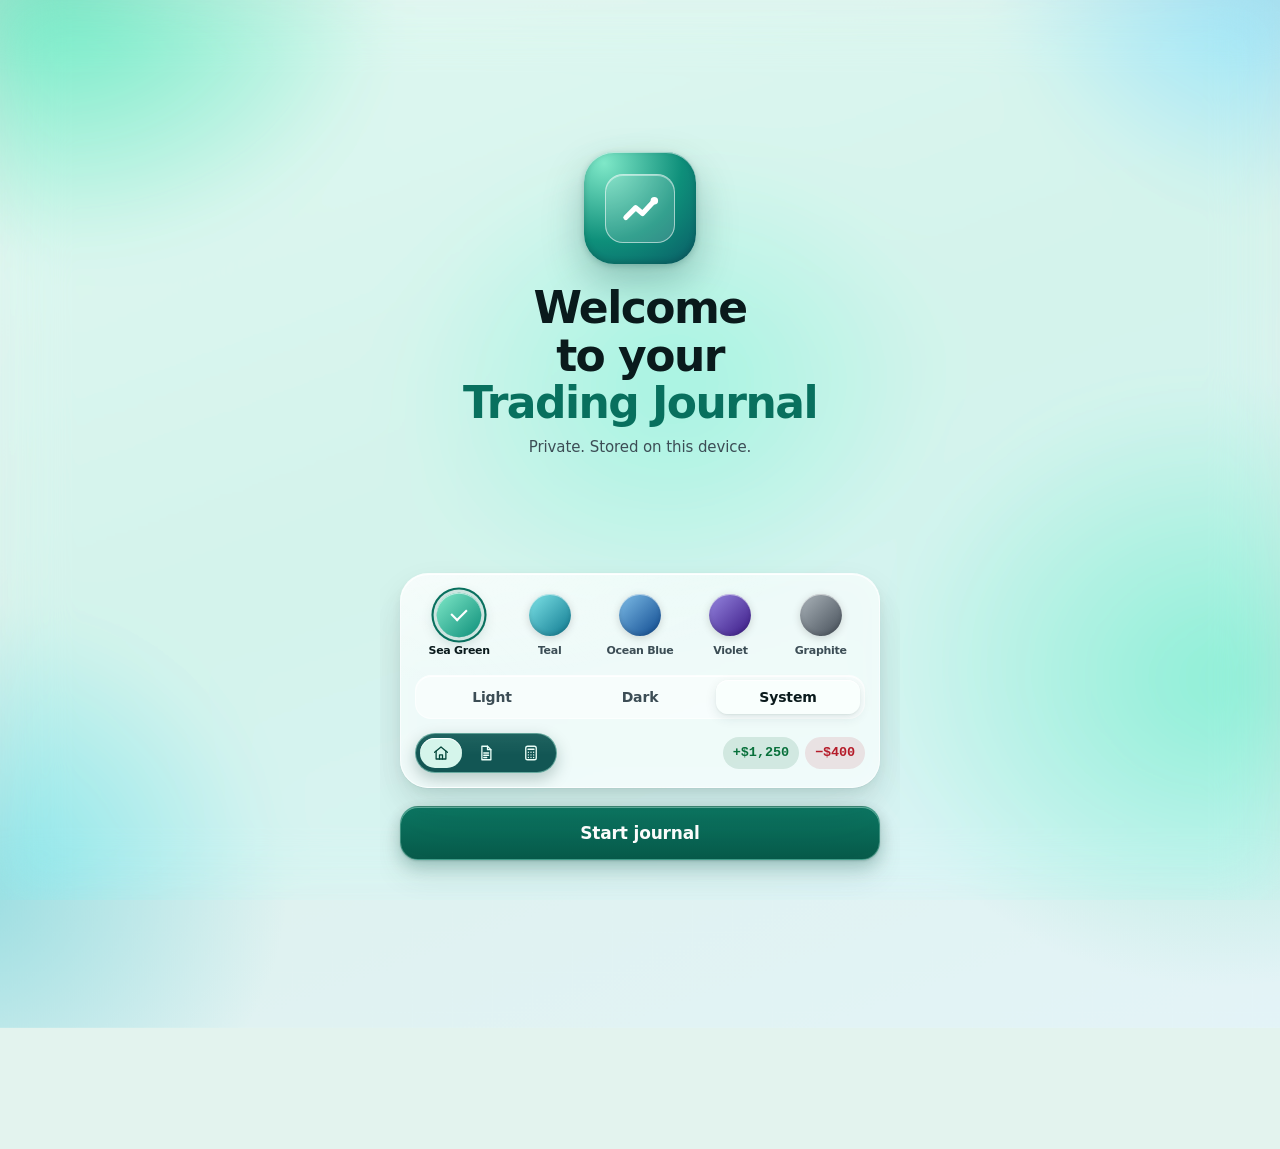
==== commit 4570643c: "Welcome page + 5 accent themes (Sea Green, Teal, Ocean Blue, Violet, Graphite; Light/Dark/System) + " ====
--- a/index.html
+++ b/index.html
@@ -16,6 +16,7 @@
 <link rel="apple-touch-icon" href="assets/icons/icon-180.png">
 <link rel="manifest" href="manifest.json">
 <link rel="stylesheet" href="css/styles.css">
+<script>/* paint the saved theme before the app modules load (no flash of the default theme) */try{var u=JSON.parse(localStorage.getItem('tj.ui.v1'))||{},d=document.documentElement;d.setAttribute('data-accent',u.accent||'sea');d.setAttribute('data-theme',u.theme==='dark'||u.theme==='light'?u.theme:matchMedia('(prefers-color-scheme: dark)').matches?'dark':'light')}catch(e){}</script>
 </head>
 <body>
 <header class="topbar glass">
--- a/css/styles.css
+++ b/css/styles.css
@@ -7,6 +7,16 @@
 :root{
   /* brand / semantic text colours (AA on worst-case light glass) */
   --accent:#08705e;--accent-hi:#14b394;--on-accent:#fff;
+  /* accent-theme tokens (Sea Green = default). Other themes override them in the THEMES block below;
+     gain/loss (--green/--red/--win-bg/--loss-bg) are semantic and never change with the theme. */
+  --acc-rgb:20,179,148;--acc-rgb-d:63,214,180;--acc2-rgb:20,140,160;
+  --sh1-rgb:4,70,58;--sh2-rgb:4,50,42;--sh3-rgb:6,90,74;--sh4-rgb:0,40,32;--sh5-rgb:0,30,25;--sh6-rgb:6,60,50;
+  --hl1-rgb:220,255,245;--hl2-rgb:210,255,242;--hl3-rgb:200,255,238;--hl4-rgb:190,255,235;
+  --btn-1:#0c7864;--btn-2:#075a4a;--fab-1:#13866f;--fab-2:#0b5c50;--fab-3:#063a33;--rnd-1:#0d6f5f;--rnd-2:#064a40;--rnd-3:#032e28;
+  --proj-1:#0f7d67;--proj-2:#0b6b58;--proj-3:#08594a;--logo-1:#7fe8c8;--logo-2:#0e8f7a;--logo-3:#0a5c66;
+  --tab-focus:#bfffe9;--tab-solid:#034b49;
+  --body-bg:#e3f3ee;--bg-1:#e9f8f3;--bg-2:#dcf1ec;--bg-3:#e4f4f8;
+  --blob-1:rgba(80,210,170,.62);--blob-2:rgba(104,196,236,.56);--blob-3:rgba(112,222,190,.52);--blob-4:rgba(90,202,212,.52);--blob-5:rgba(160,236,218,.58);
   --green:#08703b;--red:#b51c2a;--orange:#8a4600;
   --text:#0a1a1c;--muted:#3c4d55;
   /* glass surfaces */
@@ -31,7 +41,7 @@
   color-scheme:light;
 }
 [data-theme=dark]{
-  --accent:#3fd6b4;--accent-hi:#5ff0cf;--on-accent:#03201a;
+  --accent:#3dd6bc;--accent-hi:#5ff0cf;--on-accent:#03201a;
   --green:#45e08e;--red:#ff9aa4;--orange:#ffb357;
   --text:#eefaf6;--muted:#a9c2bd;
   --g-fill:rgba(12,32,32,.58);--g-fill-strong:rgba(10,28,28,.84);
@@ -45,37 +55,41 @@
   --win-bg:rgba(69,224,142,.15);--loss-bg:rgba(255,134,147,.15);
   --warn-bg:rgba(255,171,64,.16);--warn-border:rgba(255,179,87,.40);--ok-bg:rgba(69,224,142,.13);--ok-border:rgba(69,224,142,.35);
   --sheet:rgba(9,26,26,.86);--scrim:rgba(0,0,0,.45);--scrim-lock:rgba(0,0,0,.60);
+  --tab-solid:#045a56;--body-bg:#04110f;--bg-1:#051614;--bg-2:#03100f;--bg-3:#04131a;
+  --blob-1:rgba(22,150,124,.62);--blob-2:rgba(24,110,150,.55);--blob-3:rgba(18,138,100,.52);--blob-4:rgba(16,110,126,.52);--blob-5:rgba(28,124,112,.42);
   color-scheme:dark;
 }
+/* THEMES:BEGIN (generated by tools/gen-themes.js — edit there) */
+[data-accent=teal]:not([data-theme=dark]){--accent:#076776;--accent-hi:#16a9bd;--on-accent:#fff;--acc-rgb:20,156,179;--acc-rgb-d:63,197,214;--acc2-rgb:20,92,160;--sh1-rgb:4,60,70;--sh2-rgb:4,42,50;--sh3-rgb:6,77,90;--sh4-rgb:0,34,40;--sh5-rgb:0,25,30;--sh6-rgb:6,52,60;--hl1-rgb:220,253,255;--hl2-rgb:210,253,255;--hl3-rgb:200,253,255;--hl4-rgb:190,253,255;--btn-1:#0c6778;--btn-2:#074e5a;--fab-1:#137686;--fab-2:#0b4c5c;--fab-3:#062f3a;--rnd-1:#0d5e6f;--rnd-2:#063d4a;--rnd-3:#03252e;--proj-1:#0f6e7d;--proj-2:#0b5d6b;--proj-3:#084c59;--logo-1:#7fe4e8;--logo-2:#0e788f;--logo-3:#0a3d66;--tab-focus:#bfffff;--tab-solid:#03354b;--body-bg:#e3f3f3;--bg-1:#e9f8f8;--bg-2:#dceff1;--bg-3:#e4edf8;--blob-1:rgba(80,206,210,0.62);--blob-2:rgba(104,151,236,0.56);--blob-3:rgba(112,217,222,0.52);--blob-4:rgba(90,161,212,0.52);--blob-5:rgba(160,228,236,0.58);--tab:rgba(2,52,74,0.93);--tab-edge:rgba(190,253,255,0.45);--tab-text:#eaffff;--tab-on:rgba(226,255,255,0.94);--tab-on-text:#063f4b;--g-fill:rgba(255,255,255,.60);--g-fill-strong:rgba(249,255,255,0.82);--sheet:rgba(242,251,251,0.86);--text:#0a1a1c;--muted:#3c4d55}
+[data-accent=teal][data-theme=dark]{--accent:#4fd3e6;--accent-hi:#7de6f5;--on-accent:#022027;--acc-rgb:20,156,179;--acc-rgb-d:63,197,214;--acc2-rgb:20,92,160;--sh1-rgb:4,60,70;--sh2-rgb:4,42,50;--sh3-rgb:6,77,90;--sh4-rgb:0,34,40;--sh5-rgb:0,25,30;--sh6-rgb:6,52,60;--hl1-rgb:220,253,255;--hl2-rgb:210,253,255;--hl3-rgb:200,253,255;--hl4-rgb:190,253,255;--btn-1:#0c6778;--btn-2:#074e5a;--fab-1:#137686;--fab-2:#0b4c5c;--fab-3:#062f3a;--rnd-1:#0d5e6f;--rnd-2:#063d4a;--rnd-3:#03252e;--proj-1:#0f6e7d;--proj-2:#0b5d6b;--proj-3:#084c59;--logo-1:#7fe4e8;--logo-2:#0e788f;--logo-3:#0a3d66;--tab-focus:#bfffff;--tab-solid:#04415a;--body-bg:#040f11;--bg-1:#051216;--bg-2:#030d10;--bg-3:#040c1a;--blob-1:rgba(22,133,150,0.62);--blob-2:rgba(24,67,150,0.55);--blob-3:rgba(18,135,138,0.52);--blob-4:rgba(16,73,126,0.52);--blob-5:rgba(28,103,124,0.42);--tab:rgba(3,63,88,0.84);--tab-edge:rgba(170,251,255,0.28);--tab-text:#e3feff;--tab-on:rgba(150,237,240,0.92);--tab-on-text:#03242a;--g-fill:rgba(12,25,32,0.58);--g-fill-strong:rgba(10,22,28,0.84);--sheet:rgba(9,20,26,0.86);--text:#eefafa;--muted:#a9bfc2}
+[data-accent=ocean]:not([data-theme=dark]){--accent:#0b5ea8;--accent-hi:#3b8fe0;--on-accent:#fff;--acc-rgb:20,98,179;--acc-rgb-d:63,141,214;--acc2-rgb:20,41,160;--sh1-rgb:4,35,70;--sh2-rgb:4,26,50;--sh3-rgb:6,47,90;--sh4-rgb:0,20,40;--sh5-rgb:0,14,30;--sh6-rgb:6,32,60;--hl1-rgb:220,240,255;--hl2-rgb:210,236,255;--hl3-rgb:200,233,255;--hl4-rgb:190,229,255;--btn-1:#0e58a3;--btn-2:#0a427d;--fab-1:#134c86;--fab-2:#0b2f5c;--fab-3:#061c3a;--rnd-1:#0d3a6f;--rnd-2:#06244a;--rnd-3:#03162e;--proj-1:#0f457d;--proj-2:#0b3a6b;--proj-3:#082f59;--logo-1:#7fbee8;--logo-2:#0e498f;--logo-3:#0a1b66;--tab-focus:#bfe8ff;--tab-solid:#031a4b;--body-bg:#e3edf3;--bg-1:#e9f2f8;--bg-2:#dce7f1;--bg-3:#e4e6f8;--blob-1:rgba(80,158,210,0.62);--blob-2:rgba(105,104,236,0.56);--blob-3:rgba(112,176,222,0.52);--blob-4:rgba(90,116,212,0.52);--blob-5:rgba(160,200,236,0.58);--tab:rgba(2,25,74,0.93);--tab-edge:rgba(190,229,255,0.45);--tab-text:#eaf7ff;--tab-on:rgba(226,245,255,0.94);--tab-on-text:#0a3a6c;--g-fill:rgba(255,255,255,.60);--g-fill-strong:rgba(249,253,255,0.82);--sheet:rgba(242,248,251,0.86);--text:#0a1a1c;--muted:#3c4d55}
+[data-accent=ocean][data-theme=dark]{--accent:#79bcff;--accent-hi:#a3d1ff;--on-accent:#04182e;--acc-rgb:20,98,179;--acc-rgb-d:63,141,214;--acc2-rgb:20,41,160;--sh1-rgb:4,35,70;--sh2-rgb:4,26,50;--sh3-rgb:6,47,90;--sh4-rgb:0,20,40;--sh5-rgb:0,14,30;--sh6-rgb:6,32,60;--hl1-rgb:220,240,255;--hl2-rgb:210,236,255;--hl3-rgb:200,233,255;--hl4-rgb:190,229,255;--btn-1:#0e58a3;--btn-2:#0a427d;--fab-1:#134c86;--fab-2:#0b2f5c;--fab-3:#061c3a;--rnd-1:#0d3a6f;--rnd-2:#06244a;--rnd-3:#03162e;--proj-1:#0f457d;--proj-2:#0b3a6b;--proj-3:#082f59;--logo-1:#7fbee8;--logo-2:#0e498f;--logo-3:#0a1b66;--tab-focus:#bfe8ff;--tab-solid:#04215a;--body-bg:#040a11;--bg-1:#050c16;--bg-2:#030810;--bg-3:#05041a;--blob-1:rgba(22,86,150,0.62);--blob-2:rgba(27,24,150,0.55);--blob-3:rgba(18,91,138,0.52);--blob-4:rgba(16,32,126,0.52);--blob-5:rgba(28,68,124,0.42);--tab:rgba(3,32,88,0.84);--tab-edge:rgba(170,220,255,0.28);--tab-text:#e3f4ff;--tab-on:rgba(150,204,240,0.92);--tab-on-text:#03152a;--g-fill:rgba(12,18,32,0.58);--g-fill-strong:rgba(10,15,28,0.84);--sheet:rgba(9,14,26,0.86);--text:#eef6fa;--muted:#a9b5c2}
+[data-accent=violet]:not([data-theme=dark]){--accent:#5a3fc0;--accent-hi:#8b6ff0;--on-accent:#fff;--acc-rgb:70,32,167;--acc-rgb-d:106,74,203;--acc2-rgb:104,30,149;--sh1-rgb:25,9,65;--sh2-rgb:19,7,47;--sh3-rgb:32,12,84;--sh4-rgb:12,3,37;--sh5-rgb:10,2,28;--sh6-rgb:23,10,56;--hl1-rgb:228,223,252;--hl2-rgb:220,213,252;--hl3-rgb:212,204,251;--hl4-rgb:204,195,250;--btn-1:#5e40c8;--btn-2:#4a2ea6;--fab-1:#6a4bd6;--fab-2:#4b2fa8;--fab-3:#2f1a72;--rnd-1:#5e40c8;--rnd-2:#40278f;--rnd-3:#28165e;--proj-1:#311775;--proj-2:#291264;--proj-3:#220e53;--logo-1:#9687e0;--logo-2:#3a1885;--logo-3:#3e115f;--tab-focus:#cbc4fa;--tab-solid:#240846;--body-bg:#e6e4f2;--bg-1:#eceaf7;--bg-2:#e2deef;--bg-3:#f1e6f7;--blob-1:rgba(108,90,200,0.62);--blob-2:rgba(201,114,226,0.56);--blob-3:rgba(137,120,214,0.52);--blob-4:rgba(157,99,203,0.52);--blob-5:rgba(181,166,230,0.58);--tab:rgba(35,7,69,0.93);--tab-edge:rgba(204,195,250,0.45);--tab-text:#eeecfd;--tab-on:rgba(231,228,253,0.94);--tab-on-text:#38218a;--g-fill:rgba(255,255,255,.60);--g-fill-strong:rgba(250,249,255,0.82);--sheet:rgba(244,243,250,0.86);--text:#0a1a1c;--muted:#3c4d55}
+[data-accent=violet][data-theme=dark]{--accent:#b9a6ff;--accent-hi:#d2c6ff;--on-accent:#190e3e;--acc-rgb:70,32,167;--acc-rgb-d:106,74,203;--acc2-rgb:104,30,149;--sh1-rgb:25,9,65;--sh2-rgb:19,7,47;--sh3-rgb:32,12,84;--sh4-rgb:12,3,37;--sh5-rgb:10,2,28;--sh6-rgb:23,10,56;--hl1-rgb:228,223,252;--hl2-rgb:220,213,252;--hl3-rgb:212,204,251;--hl4-rgb:204,195,250;--btn-1:#5e40c8;--btn-2:#4a2ea6;--fab-1:#6a4bd6;--fab-2:#4b2fa8;--fab-3:#2f1a72;--rnd-1:#5e40c8;--rnd-2:#40278f;--rnd-3:#28165e;--proj-1:#311775;--proj-2:#291264;--proj-3:#220e53;--logo-1:#9687e0;--logo-2:#3a1885;--logo-3:#3e115f;--tab-focus:#cbc4fa;--tab-solid:#2a0a54;--body-bg:#090510;--bg-1:#0b0615;--bg-2:#08040f;--bg-3:#140618;--blob-1:rgba(61,32,140,0.62);--blob-2:rgba(118,33,141,0.55);--blob-3:rgba(43,27,129,0.52);--blob-4:rgba(82,24,118,0.52);--blob-5:rgba(64,35,117,0.42);--tab:rgba(40,9,82,0.84);--tab-edge:rgba(189,176,249,0.28);--tab-text:#e9e5fd;--tab-on:rgba(169,157,233,0.92);--tab-on-text:#100627;--g-fill:rgba(22,14,30,0.58);--g-fill-strong:rgba(19,11,27,0.84);--sheet:rgba(17,10,25,0.86);--text:#f0eff9;--muted:#b1abc0}
+[data-accent=graphite]:not([data-theme=dark]){--accent:#3b4a57;--accent-hi:#7e909e;--on-accent:#fff;--acc-rgb:88,100,111;--acc-rgb-d:128,140,149;--acc2-rgb:80,84,100;--sh1-rgb:32,37,42;--sh2-rgb:24,27,30;--sh3-rgb:42,48,54;--sh4-rgb:17,20,23;--sh5-rgb:13,15,17;--sh6-rgb:29,33,37;--hl1-rgb:235,238,240;--hl2-rgb:229,233,236;--hl3-rgb:224,229,231;--hl4-rgb:218,224,227;--btn-1:#3a424a;--btn-2:#2b3136;--fab-1:#444d55;--fab-2:#2e3339;--fab-3:#1c2024;--rnd-1:#373e45;--rnd-2:#23282d;--rnd-3:#15181c;--proj-1:#3e464e;--proj-2:#343b42;--proj-3:#2b3136;--logo-1:#acb5bb;--logo-2:#454e58;--logo-3:#32343e;--tab-focus:#dbe1e3;--tab-solid:#22262c;--body-bg:#eaebec;--bg-1:#eff1f2;--bg-2:#e5e7e8;--bg-3:#ededef;--blob-1:rgba(136,147,154,0.62);--blob-2:rgba(161,161,179,0.56);--blob-3:rgba(159,169,175,0.52);--blob-4:rgba(142,147,160,0.52);--blob-5:rgba(193,199,203,0.58);--tab:rgba(33,37,43,0.93);--tab-edge:rgba(218,224,227,0.45);--tab-text:#f3f5f6;--tab-on:rgba(238,241,243,0.94);--tab-on-text:#25313b;--g-fill:rgba(255,255,255,.60);--g-fill-strong:rgba(252,252,252,0.82);--sheet:rgba(246,247,247,0.86);--text:#0a1a1c;--muted:#3c4d55}
+[data-accent=graphite][data-theme=dark]{--accent:#c6d2dc;--accent-hi:#e2e9ef;--on-accent:#111920;--acc-rgb:88,100,111;--acc-rgb-d:128,140,149;--acc2-rgb:80,84,100;--sh1-rgb:32,37,42;--sh2-rgb:24,27,30;--sh3-rgb:42,48,54;--sh4-rgb:17,20,23;--sh5-rgb:13,15,17;--sh6-rgb:29,33,37;--hl1-rgb:235,238,240;--hl2-rgb:229,233,236;--hl3-rgb:224,229,231;--hl4-rgb:218,224,227;--btn-1:#3a424a;--btn-2:#2b3136;--fab-1:#444d55;--fab-2:#2e3339;--fab-3:#1c2024;--rnd-1:#373e45;--rnd-2:#23282d;--rnd-3:#15181c;--proj-1:#3e464e;--proj-2:#343b42;--proj-3:#2b3136;--logo-1:#acb5bb;--logo-2:#454e58;--logo-3:#32343e;--tab-focus:#dbe1e3;--tab-solid:#292d35;--body-bg:#0a0a0b;--bg-1:#0c0d0f;--bg-2:#09090a;--bg-3:#0d0d11;--blob-1:rgba(77,87,95,0.62);--blob-2:rgba(78,78,96,0.55);--blob-3:rgba(70,80,86,0.52);--blob-4:rgba(63,66,79,0.52);--blob-5:rgba(69,75,83,0.42);--tab:rgba(40,44,51,0.84);--tab-edge:rgba(207,214,218,0.28);--tab-text:#eff2f3;--tab-on:rgba(189,197,201,0.92);--tab-on-text:#141719;--g-fill:rgba(21,22,23,0.58);--g-fill-strong:rgba(18,19,20,0.84);--sheet:rgba(16,17,19,0.86);--text:#f3f4f5;--muted:#b4b6b7}
+/* THEMES:END */
 /* first paint before JS sets data-theme: follow the system */
 @media (prefers-color-scheme:dark){:root:not([data-theme]){
-  --accent:#3fd6b4;--accent-hi:#5ff0cf;--on-accent:#03201a;--green:#45e08e;--red:#ff9aa4;--orange:#ffb357;--text:#eefaf6;--muted:#a9c2bd;
+  --accent:#3dd6bc;--accent-hi:#5ff0cf;--on-accent:#03201a;--green:#45e08e;--red:#ff9aa4;--orange:#ffb357;--text:#eefaf6;--muted:#a9c2bd;
   --g-fill:rgba(12,32,32,.58);--g-fill-strong:rgba(10,28,28,.84);--g-border:rgba(255,255,255,.12);--g-hi:rgba(255,255,255,.24);
   --tab:rgba(3,88,84,.84);--sheet:rgba(9,26,26,.86);color-scheme:dark}}
 /* Reduced transparency: near-opaque fills, no blur */
 @media (prefers-reduced-transparency:reduce){
-  :root{--g-fill:rgba(250,254,253,.97);--g-fill-strong:#f7fcfa;--g-fill-sub:rgba(232,244,240,.95);--sheet:#f4fbf8;--tab:#034b49;--input:#fff;--g-sheen:transparent}
-  [data-theme=dark]{--g-fill:rgba(14,30,30,.97);--g-fill-strong:#0c1d1d;--g-fill-sub:rgba(40,60,60,.95);--sheet:#0b1c1c;--tab:#045a56;--input:#071414;--g-sheen:transparent}
+  :root:root:root{--g-fill:rgba(250,254,253,.97);--g-fill-strong:#f7fcfa;--g-fill-sub:rgba(232,244,240,.95);--sheet:#f4fbf8;--tab:var(--tab-solid);--input:#fff;--g-sheen:transparent}
+  :root:root[data-theme=dark]{--g-fill:rgba(14,30,30,.97);--g-fill-strong:#0c1d1d;--g-fill-sub:rgba(40,60,60,.95);--sheet:#0b1c1c;--tab:var(--tab-solid);--input:#071414;--g-sheen:transparent}
 }
 *{box-sizing:border-box;-webkit-tap-highlight-color:transparent}
 html,body{margin:0;padding:0}
-body{font:15px/1.4 -apple-system,BlinkMacSystemFont,"SF Pro Text","Segoe UI",Roboto,Helvetica,Arial,sans-serif;color:var(--text);min-height:100vh;-webkit-text-size-adjust:100%;overflow-x:hidden;background:#e3f3ee}
-[data-theme=dark] body{background:#04110f}
+body{font:15px/1.4 -apple-system,BlinkMacSystemFont,"SF Pro Text","Segoe UI",Roboto,Helvetica,Arial,sans-serif;color:var(--text);min-height:100vh;-webkit-text-size-adjust:100%;overflow-x:hidden;background:var(--body-bg);transition:background-color .3s}
 /* Rich but soft sea-green / teal / aqua backdrop so translucency reads */
 body::before{content:"";position:fixed;inset:-10vmax;z-index:-1;pointer-events:none;background:
-  radial-gradient(38vmax 30vmax at 12% 10%,rgba(80,210,170,.62) 0,transparent 70%),
-  radial-gradient(34vmax 30vmax at 92% 6%,rgba(104,196,236,.56) 0,transparent 70%),
-  radial-gradient(40vmax 34vmax at 88% 70%,rgba(112,222,190,.52) 0,transparent 70%),
-  radial-gradient(36vmax 32vmax at 6% 88%,rgba(90,202,212,.52) 0,transparent 70%),
-  radial-gradient(30vmax 26vmax at 52% 44%,rgba(160,236,218,.58) 0,transparent 72%),
-  linear-gradient(160deg,#e9f8f3 0,#dcf1ec 50%,#e4f4f8 100%)}
-[data-theme=dark] body::before{background:
-  radial-gradient(38vmax 30vmax at 12% 10%,rgba(22,150,124,.62) 0,transparent 70%),
-  radial-gradient(34vmax 30vmax at 92% 6%,rgba(24,110,150,.55) 0,transparent 70%),
-  radial-gradient(40vmax 34vmax at 88% 70%,rgba(18,138,100,.52) 0,transparent 70%),
-  radial-gradient(36vmax 32vmax at 6% 88%,rgba(16,110,126,.52) 0,transparent 70%),
-  radial-gradient(30vmax 26vmax at 52% 44%,rgba(28,124,112,.42) 0,transparent 72%),
-  linear-gradient(160deg,#051614 0,#03100f 50%,#04131a 100%)}
+  radial-gradient(38vmax 30vmax at 12% 10%,var(--blob-1) 0,transparent 70%),
+  radial-gradient(34vmax 30vmax at 92% 6%,var(--blob-2) 0,transparent 70%),
+  radial-gradient(40vmax 34vmax at 88% 70%,var(--blob-3) 0,transparent 70%),
+  radial-gradient(36vmax 32vmax at 6% 88%,var(--blob-4) 0,transparent 70%),
+  radial-gradient(30vmax 26vmax at 52% 44%,var(--blob-5) 0,transparent 72%),
+  linear-gradient(160deg,var(--bg-1) 0,var(--bg-2) 50%,var(--bg-3) 100%)}
 @media (prefers-color-scheme:dark){:root:not([data-theme]) body{background:#04110f}}
 
 /* ---------- Glass primitives ---------- */
@@ -113,16 +127,16 @@
 
 /* ---------- Green glass tab bar (bottom on phones, sidebar ≥900px) ---------- */
 .tabbar{position:fixed;z-index:30;left:calc(10px + var(--sal));right:calc(10px + var(--sar));bottom:calc(8px + var(--sab));display:flex;justify-content:space-around;padding:6px;border-radius:30px;max-width:700px;margin:0 auto;
-  background:linear-gradient(180deg,rgba(190,255,235,.08),transparent 55%),var(--tab);
+  background:linear-gradient(180deg,rgba(var(--hl4-rgb),.08),transparent 55%),var(--tab);
   -webkit-backdrop-filter:blur(26px) saturate(240%);backdrop-filter:blur(26px) saturate(240%);
   border:1px solid var(--tab-edge);
-  box-shadow:inset 0 1px 0 rgba(210,255,242,.60),inset 0 -1px 0 rgba(0,0,0,.20),0 2px 6px rgba(4,50,42,.20),0 14px 34px rgba(4,50,42,.34)}
+  box-shadow:inset 0 1px 0 rgba(var(--hl2-rgb),.60),inset 0 -1px 0 rgba(0,0,0,.20),0 2px 6px rgba(var(--sh2-rgb),.20),0 14px 34px rgba(var(--sh2-rgb),.34)}
 .tabbar button{flex:1;min-width:0;appearance:none;border:0;background:transparent;color:var(--tab-text);font-weight:600;font-size:10px;line-height:1.1;font-family:inherit;display:flex;flex-direction:column;align-items:center;gap:3px;padding:7px 0;border-radius:22px;transition:background .18s,color .18s,transform .12s}
 .tabbar button svg{width:24px;height:24px;stroke:currentColor;fill:none;stroke-width:1.55;stroke-linecap:round;stroke-linejoin:round}
 .tabbar button:active{transform:scale(.96)}
 /* raised, lighter green pill for the active tab */
 .tabbar button.on{color:var(--tab-on-text);font-weight:700;background:linear-gradient(180deg,rgba(255,255,255,.55),rgba(255,255,255,0) 60%),var(--tab-on);
-  box-shadow:inset 0 1px 0 rgba(255,255,255,.95),inset 0 -1px 0 rgba(0,60,48,.18),0 1px 2px rgba(0,40,32,.30),0 6px 14px rgba(0,40,32,.32)}
+  box-shadow:inset 0 1px 0 rgba(255,255,255,.95),inset 0 -1px 0 rgba(0,60,48,.18),0 1px 2px rgba(var(--sh4-rgb),.30),0 6px 14px rgba(var(--sh4-rgb),.32)}
 
 /* ---------- Segmented control ---------- */
 .seg{display:flex;border-radius:15px;padding:3px;gap:3px;margin-bottom:12px}
@@ -137,16 +151,16 @@
   background:linear-gradient(180deg,var(--g-sheen),transparent 75%),var(--g-fill-strong);
   box-shadow:inset 0 1px 0 var(--g-hi),inset 0 -1px 0 var(--g-lo),var(--g-shadow-sm);transition:transform .12s,filter .12s}
 .btn:active{transform:scale(.98)}
-.btn.primary{color:#fff;border-color:rgba(200,255,238,.40);background:linear-gradient(180deg,rgba(255,255,255,.08),transparent 55%),linear-gradient(180deg,#0b7360,#075748);
-  box-shadow:inset 0 1px 0 rgba(220,255,245,.55),inset 0 -1px 0 rgba(0,30,25,.25),0 2px 6px rgba(4,70,58,.22),0 8px 20px rgba(4,70,58,.20)}
+.btn.primary{color:#fff;border-color:rgba(var(--hl3-rgb),.40);background:linear-gradient(180deg,rgba(255,255,255,.08),transparent 55%),linear-gradient(180deg,var(--btn-1),var(--btn-2));
+  box-shadow:inset 0 1px 0 rgba(var(--hl1-rgb),.55),inset 0 -1px 0 rgba(var(--sh5-rgb),.25),0 2px 6px rgba(var(--sh1-rgb),.22),0 8px 20px rgba(var(--sh1-rgb),.20)}
 .btn.danger{color:var(--red)}.btn.green{color:var(--green)}.btn.wide{width:100%}.btn.sm{padding:7px 10px;font-size:13px;border-radius:11px}
 
 /* ---------- Inputs ---------- */
 .fld{display:block;margin:0 0 10px}.fld>span{display:block;font-size:12px;font-weight:650;color:var(--muted);margin:0 0 4px}
 input,select,textarea{font-size:16px;font-family:inherit;color:var(--text);background:var(--input);border:1px solid var(--input-border);border-radius:12px;padding:10px 11px;width:100%;outline:none;
-  box-shadow:inset 0 1px 2px rgba(0,30,25,.07),0 1px 0 var(--g-lo);transition:border-color .15s,box-shadow .15s}
+  box-shadow:inset 0 1px 2px rgba(var(--sh5-rgb),.07),0 1px 0 var(--g-lo);transition:border-color .15s,box-shadow .15s}
 input::placeholder,textarea::placeholder{color:var(--muted);opacity:.85}
-input:focus,select:focus,textarea:focus{border-color:var(--accent);box-shadow:inset 0 1px 2px rgba(0,30,25,.07),0 0 0 3px rgba(20,179,148,.28)}
+input:focus,select:focus,textarea:focus{border-color:var(--accent);box-shadow:inset 0 1px 2px rgba(var(--sh5-rgb),.07),0 0 0 3px rgba(var(--acc-rgb),.28)}
 textarea{min-height:76px;resize:vertical}
 input[type=checkbox],input[type=radio]{width:20px;height:20px;accent-color:var(--accent);flex:none;box-shadow:none;padding:0}
 select option{color:#0a1a1c;background:#fff}
@@ -189,7 +203,7 @@
 /* ---------- Chips / grades / tags ---------- */
 .chip{appearance:none;color:var(--text);font-weight:600;font-size:13px;font-family:inherit;padding:7px 11px;border-radius:999px;margin:0 6px 6px 0;transition:background .15s,transform .12s}
 .chip:active{transform:scale(.96)}
-.chip.on,.grade input:checked+span{background:linear-gradient(180deg,rgba(255,255,255,.10),transparent 60%),var(--accent);color:var(--on-accent);border-color:transparent;box-shadow:inset 0 1px 0 rgba(255,255,255,.35),0 2px 8px rgba(4,70,58,.22)}
+.chip.on,.grade input:checked+span{background:linear-gradient(180deg,rgba(255,255,255,.10),transparent 60%),var(--accent);color:var(--on-accent);border-color:transparent;box-shadow:inset 0 1px 0 rgba(255,255,255,.35),0 2px 8px rgba(var(--sh1-rgb),.22)}
 .grade{display:flex;gap:6px}.grade label{flex:1}.grade input{display:none}
 .grade span{display:block;text-align:center;padding:8px 0;border-radius:11px;font-weight:750}
 .trade-card{padding:12px;margin-bottom:12px;border-radius:18px}
@@ -200,7 +214,7 @@
 .ro-entry{display:flex;justify-content:space-between;font-size:13px;padding:6px 8px;border-radius:10px;margin-bottom:6px;color:var(--muted)}
 .behs{display:grid;grid-template-columns:1fr 1fr;gap:8px}
 .beh{border-radius:14px;padding:10px}.beh .c{font-size:24px;font-weight:800}.beh .t{font-size:12.5px;font-weight:650;color:var(--muted)}
-.propose{margin-top:10px;padding:10px;border-radius:14px;border:1px dashed var(--accent);background:rgba(20,179,148,.10)}
+.propose{margin-top:10px;padding:10px;border-radius:14px;border:1px dashed var(--accent);background:rgba(var(--acc-rgb),.10)}
 .day{padding:14px;margin-bottom:10px}
 .trade-line{padding:8px 0;border-top:1px solid var(--line)}.trade-line b,.day b{white-space:nowrap}
 .gb{display:inline-grid;place-items:center;width:24px;height:24px;border-radius:8px;font-weight:800;font-size:13px;margin-right:6px}
@@ -243,7 +257,7 @@
 hr{border:0;border-top:1px solid var(--line);margin:14px 0}
 a{color:var(--accent)}
 .ob-hero{display:flex;gap:12px;align-items:center;margin-bottom:14px;padding:12px;border-radius:18px}
-.ob-logo{font-size:30px;width:52px;height:52px;border-radius:14px;display:grid;place-items:center;background:linear-gradient(135deg,#7fe8c8,#0e8f7a 55%,#0a5c66);flex:none;box-shadow:inset 0 1px 0 rgba(255,255,255,.5),0 4px 12px rgba(4,70,58,.25)}
+.ob-logo{font-size:30px;width:52px;height:52px;border-radius:14px;display:grid;place-items:center;background:linear-gradient(135deg,var(--logo-1),var(--logo-2) 55%,var(--logo-3));flex:none;box-shadow:inset 0 1px 0 rgba(255,255,255,.5),0 4px 12px rgba(var(--sh1-rgb),.25)}
 
 /* ---------- Payouts (mockup layout, sea-green glass) ---------- */
 .pay-row{display:flex;justify-content:space-between;align-items:flex-start;gap:8px;padding:10px 0;border-top:1px solid var(--line);cursor:pointer}
@@ -251,16 +265,16 @@
 .elig{display:grid;grid-template-columns:1fr 150px;gap:8px;align-items:center;padding:8px 0;border-top:1px solid var(--line)}
 .pay-hero{position:relative;padding:18px 16px 18px;margin:2px 0 12px}
 .pay-big{font-family:ui-monospace,"SF Mono",SFMono-Regular,Menlo,Consolas,monospace;font-size:44px;font-weight:700;letter-spacing:-1px;color:var(--accent);line-height:1.15;margin:4px 0 2px}
-.fab{position:absolute;right:14px;top:50%;transform:translateY(-50%);width:58px;height:58px;border-radius:50%;border:1px solid rgba(190,255,235,.50);color:#fff;font-size:30px;font-weight:300;line-height:1;display:grid;place-items:center;cursor:pointer;
-  background:radial-gradient(120% 120% at 30% 18%,#13866f 0,#0b5c50 55%,#063a33 100%);
-  box-shadow:inset 0 1px 0 rgba(220,255,245,.65),inset 0 -2px 4px rgba(0,30,25,.30),0 2px 6px rgba(4,50,42,.25),0 10px 26px rgba(4,50,42,.32);transition:transform .12s,filter .12s}
+.fab{position:absolute;right:14px;top:50%;transform:translateY(-50%);width:58px;height:58px;border-radius:50%;border:1px solid rgba(var(--hl4-rgb),.50);color:#fff;font-size:30px;font-weight:300;line-height:1;display:grid;place-items:center;cursor:pointer;
+  background:radial-gradient(120% 120% at 30% 18%,var(--fab-1) 0,var(--fab-2) 55%,var(--fab-3) 100%);
+  box-shadow:inset 0 1px 0 rgba(var(--hl1-rgb),.65),inset 0 -2px 4px rgba(var(--sh5-rgb),.30),0 2px 6px rgba(var(--sh2-rgb),.25),0 10px 26px rgba(var(--sh2-rgb),.32);transition:transform .12s,filter .12s}
 .fab:active{transform:translateY(-50%) scale(.94)}
 .pay-note{font-size:13px;color:var(--muted);margin:0 4px 14px;line-height:1.5}
 .lnk{color:var(--accent);text-decoration:none;font-weight:600}
 .rec-card{display:flex;align-items:center;gap:14px;width:100%;padding:16px;margin:0 0 18px;text-align:left;color:var(--text);font-family:inherit;cursor:pointer;transition:transform .12s}
 .rec-card:active{transform:scale(.99)}
 .rec-ic,.wd-av{flex:none;width:52px;height:52px;border-radius:50%;display:grid;place-items:center;color:var(--accent);
-  background:linear-gradient(180deg,var(--g-sheen),transparent 70%),rgba(20,179,148,.14);border:1px solid rgba(20,179,148,.28);box-shadow:inset 0 1px 0 var(--g-hi-sub)}
+  background:linear-gradient(180deg,var(--g-sheen),transparent 70%),rgba(var(--acc-rgb),.14);border:1px solid rgba(var(--acc-rgb),.28);box-shadow:inset 0 1px 0 var(--g-hi-sub)}
 .rec-ic svg{width:26px;height:26px;stroke:currentColor;fill:none;stroke-width:1.6;stroke-linecap:round;stroke-linejoin:round}
 .rec-tx{flex:1;display:flex;flex-direction:column;gap:2px}.rec-tx b{font-size:17px}
 .rec-go{color:var(--accent);font-size:22px}
@@ -284,14 +298,14 @@
 .hist div span,.trade-line .small,.wd-main .small{overflow-wrap:anywhere}
 :focus{outline:none}
 :focus-visible{outline:2px solid var(--accent);outline-offset:2px;border-radius:10px}
-.tabbar button:focus-visible{outline-color:#bfffe9}.tabbar button.on:focus-visible{outline-color:#04473b}
+.tabbar button:focus-visible{outline-color:var(--tab-focus)}.tabbar button.on:focus-visible{outline-color:var(--tab-on-text)}
 @media (hover:hover) and (pointer:fine){
   .btn:hover,.chip:hover,.iconbtn:hover{filter:brightness(1.05)}
   [data-theme=dark] .btn:hover,[data-theme=dark] .chip:hover,[data-theme=dark] .iconbtn:hover{filter:brightness(1.18)}
   .btn.primary:hover{filter:brightness(1.08) saturate(1.05)}
-  .tabbar button:not(.on):hover{background:rgba(190,255,235,.14);color:#fff}
+  .tabbar button:not(.on):hover{background:rgba(var(--hl4-rgb),.14);color:#fff}
   .cal-cell:hover{border-color:var(--accent)}
-  .rec-card:hover,.wd-card:hover{box-shadow:inset 0 1px 0 var(--g-hi),0 0 0 2px rgba(20,179,148,.28),var(--g-shadow)}
+  .rec-card:hover,.wd-card:hover{box-shadow:inset 0 1px 0 var(--g-hi),0 0 0 2px rgba(var(--acc-rgb),.28),var(--g-shadow)}
   .fab:hover{filter:brightness(1.12)}
   .lnk:hover,.lnk-btn.ok:hover{text-decoration:underline}
   .seg button:not(.on):hover{color:var(--text)}
@@ -300,8 +314,8 @@
 button:disabled{cursor:not-allowed}
 /* Solid fallback where backdrop-filter is unsupported (older Firefox/Android WebViews) */
 @supports not ((backdrop-filter:blur(1px)) or (-webkit-backdrop-filter:blur(1px))){
-  :root{--g-fill:rgba(250,254,253,.94);--g-fill-strong:rgba(250,254,253,.97);--sheet:rgba(244,251,248,.98);--tab:rgba(2,74,72,.97)}
-  [data-theme=dark]{--g-fill:rgba(14,32,32,.94);--g-fill-strong:rgba(12,28,28,.97);--sheet:rgba(10,26,26,.98);--tab:rgba(3,88,84,.97)}
+  :root:root:root{--g-fill:rgba(250,254,253,.94);--g-fill-strong:rgba(250,254,253,.97);--sheet:rgba(244,251,248,.98);--tab:var(--tab-solid)}
+  :root:root[data-theme=dark]{--g-fill:rgba(14,32,32,.94);--g-fill-strong:rgba(12,28,28,.97);--sheet:rgba(10,26,26,.98);--tab:var(--tab-solid)}
 }
 /* Reduced transparency: drop blur everywhere (fills already made opaque in tokens) */
 @media (prefers-reduced-transparency:reduce){
@@ -362,9 +376,9 @@
 .acct-top{display:flex;align-items:center;gap:12px;margin:2px 0 14px}
 .imp-pill{flex:1;appearance:none;font:inherit;font-weight:650;font-size:16px;color:var(--text);padding:15px 18px;border-radius:999px;cursor:pointer;text-align:center;transition:transform .12s}
 .imp-pill:active{transform:scale(.98)}
-.round-add{flex:none;appearance:none;width:54px;height:54px;border-radius:50%;border:1px solid rgba(190,255,235,.40);color:#fff;cursor:pointer;display:grid;place-items:center;
-  background:radial-gradient(120% 120% at 30% 18%,#0d6f5f 0,#064a40 55%,#032e28 100%);
-  box-shadow:inset 0 1px 0 rgba(220,255,245,.55),inset 0 -2px 4px rgba(0,20,16,.35),0 2px 6px rgba(4,50,42,.25),0 10px 24px rgba(4,50,42,.30);transition:transform .12s}
+.round-add{flex:none;appearance:none;width:54px;height:54px;border-radius:50%;border:1px solid rgba(var(--hl4-rgb),.40);color:#fff;cursor:pointer;display:grid;place-items:center;
+  background:radial-gradient(120% 120% at 30% 18%,var(--rnd-1) 0,var(--rnd-2) 55%,var(--rnd-3) 100%);
+  box-shadow:inset 0 1px 0 rgba(var(--hl1-rgb),.55),inset 0 -2px 4px rgba(0,20,16,.35),0 2px 6px rgba(var(--sh2-rgb),.25),0 10px 24px rgba(var(--sh2-rgb),.30);transition:transform .12s}
 .round-add svg{width:26px;height:26px;stroke:currentColor;stroke-width:2;fill:none;stroke-linecap:round}
 .round-add:active{transform:scale(.94)}
 .grp-card{display:flex;align-items:center;gap:14px;width:100%;appearance:none;font:inherit;color:var(--text);text-align:left;padding:18px 18px;margin:0 0 14px;cursor:pointer;border-radius:26px;transition:transform .12s}
@@ -396,7 +410,7 @@
   -webkit-backdrop-filter:blur(var(--g-blur-lite)) saturate(160%);backdrop-filter:blur(var(--g-blur-lite)) saturate(160%)}
 .drill-t{display:flex;align-items:center;gap:10px;margin:0;font-size:22px;letter-spacing:-.3px;font-weight:750}
 @media (hover:hover) and (pointer:fine){
-  .grp-card:hover,.imp-pill:hover{box-shadow:inset 0 1px 0 var(--g-hi),0 0 0 2px rgba(20,179,148,.28),var(--g-shadow)}
+  .grp-card:hover,.imp-pill:hover{box-shadow:inset 0 1px 0 var(--g-hi),0 0 0 2px rgba(var(--acc-rgb),.28),var(--g-shadow)}
   .imp-date:hover{text-decoration-style:solid}.round-add:hover,.back-btn:hover{filter:brightness(1.08)}
 }
 @media (prefers-reduced-transparency:reduce){.back-btn{-webkit-backdrop-filter:none!important;backdrop-filter:none!important}}
@@ -441,8 +455,8 @@
 .scen-row{display:flex;align-items:center;justify-content:space-between;gap:12px;padding:10px 10px 10px 18px;margin-top:10px;border-radius:20px;background:var(--g-fill-sub);border:1px solid var(--g-border-sub);box-shadow:inset 0 1px 0 var(--g-hi-sub)}
 .calc-hrow+.scen-row{margin-top:2px}
 .proj{margin-top:12px;padding:22px 22px 20px;border-radius:24px;color:#fff;container-type:inline-size;
-  background:radial-gradient(130% 150% at 0% 0%,#0f7d67 0,#0b6b58 48%,#08594a 100%);
-  box-shadow:inset 0 1px 0 rgba(255,255,255,.32),inset 0 0 0 1px rgba(255,255,255,.08),0 2px 6px rgba(6,90,74,.18),0 12px 28px rgba(6,90,74,.24);transition:background .3s var(--ease)}
+  background:radial-gradient(130% 150% at 0% 0%,var(--proj-1) 0,var(--proj-2) 48%,var(--proj-3) 100%);
+  box-shadow:inset 0 1px 0 rgba(255,255,255,.32),inset 0 0 0 1px rgba(255,255,255,.08),0 2px 6px rgba(var(--sh3-rgb),.18),0 12px 28px rgba(var(--sh3-rgb),.24);transition:background .3s var(--ease)}
 .proj.neg-panel{background:radial-gradient(130% 150% at 0% 0%,#c2413a 0,#a8322c 48%,#8c2722 100%);box-shadow:inset 0 1px 0 rgba(255,255,255,.30),inset 0 0 0 1px rgba(255,255,255,.08),0 2px 6px rgba(120,30,25,.18),0 12px 28px rgba(120,30,25,.24)}
 .proj-l,.proj-c{color:#effffa;font-size:15px;font-weight:600}.proj-c{font-size:14px;font-weight:500}
 .proj-v{font-size:56px;font-size:min(64px,calc(100cqi / (var(--len,6) * .62)));font-weight:700;letter-spacing:-.05em;line-height:1.05;margin:10px 0 8px;white-space:nowrap;color:#fff}
@@ -461,17 +475,17 @@
 :root{--spring:cubic-bezier(.34,1.45,.64,1);--ease:cubic-bezier(.2,.8,.2,1);
   --num:"SF Mono",ui-monospace,SFMono-Regular,"JetBrains Mono",Menlo,Consolas,monospace;
   --g-edge:rgba(255,255,255,.62);--g-spec:rgba(255,255,255,.92);--g-glow:rgba(255,255,255,.16);
-  --lift:0 1px 1px rgba(6,60,50,.04),0 4px 10px rgba(6,60,50,.06),0 14px 32px rgba(6,60,50,.09),0 30px 60px rgba(6,60,50,.06);
-  --lift-hover:0 1px 1px rgba(6,60,50,.05),0 8px 18px rgba(6,60,50,.09),0 22px 44px rgba(6,60,50,.12),0 0 0 1px rgba(20,179,148,.22);
-  --ring:0 0 0 4px rgba(20,179,148,.26);--line:rgba(10,45,42,.085)}
+  --lift:0 1px 1px rgba(var(--sh6-rgb),.04),0 4px 10px rgba(var(--sh6-rgb),.06),0 14px 32px rgba(var(--sh6-rgb),.09),0 30px 60px rgba(var(--sh6-rgb),.06);
+  --lift-hover:0 1px 1px rgba(var(--sh6-rgb),.05),0 8px 18px rgba(var(--sh6-rgb),.09),0 22px 44px rgba(var(--sh6-rgb),.12),0 0 0 1px rgba(var(--acc-rgb),.22);
+  --ring:0 0 0 4px rgba(var(--acc-rgb),.26);--line:rgba(10,45,42,.085)}
 [data-theme=dark]{--g-edge:rgba(255,255,255,.10);--g-spec:rgba(255,255,255,.17);--g-glow:rgba(120,255,220,.03);
   --lift:0 1px 1px rgba(0,0,0,.25),0 4px 10px rgba(0,0,0,.22),0 16px 36px rgba(0,0,0,.32),0 32px 64px rgba(0,0,0,.24);
-  --lift-hover:0 1px 1px rgba(0,0,0,.3),0 8px 20px rgba(0,0,0,.32),0 24px 48px rgba(0,0,0,.38),0 0 0 1px rgba(63,214,180,.30);
-  --ring:0 0 0 4px rgba(63,214,180,.28);--line:rgba(255,255,255,.075)}
+  --lift-hover:0 1px 1px rgba(0,0,0,.3),0 8px 20px rgba(0,0,0,.32),0 24px 48px rgba(0,0,0,.38),0 0 0 1px rgba(var(--acc-rgb-d),.30);
+  --ring:0 0 0 4px rgba(var(--acc-rgb-d),.28);--line:rgba(255,255,255,.075)}
 /* type: SF Pro → system-ui → Inter; tabular figures for every number */
 body{font-family:-apple-system,BlinkMacSystemFont,"SF Pro Text","SF Pro Display",system-ui,"Inter","Segoe UI Variable Text","Segoe UI",Roboto,"Helvetica Neue",Arial,sans-serif;
   font-size:15px;line-height:1.45;letter-spacing:-.006em;-webkit-font-smoothing:antialiased;-moz-osx-font-smoothing:grayscale;text-rendering:optimizeLegibility;font-feature-settings:"kern","calt"}
-::selection{background:rgba(20,179,148,.28)}
+::selection{background:rgba(var(--acc-rgb),.28)}
 .mono,.pay-big,.wd-av{font-family:var(--num);font-feature-settings:"tnum","zero" 0}
 .big,.mid,.pay-big,.stat .v,.acct .kv .v,.cal-cell .dp,.wd-amt,.ab-row,.seqday,.hist,.beh .c,.ev .tm,.imp-sum,.stp-v{font-variant-numeric:tabular-nums}
 .big{font-family:var(--num);font-size:36px;font-weight:700;letter-spacing:-.045em;line-height:1.08;margin-top:2px}
@@ -507,11 +521,11 @@
 .iconbtn .ic{width:20px;height:20px}
 /* buttons: tactile, spring press, no flat grey */
 .btn{border-radius:16px;padding:12px 16px;border:1px solid var(--g-edge);background:var(--g-fill-strong);letter-spacing:-.01em;
-  box-shadow:inset 0 1px 0 var(--g-spec),0 1px 2px rgba(6,60,50,.06),0 4px 12px rgba(6,60,50,.06);transition:transform .22s var(--spring),box-shadow .2s var(--ease),filter .15s,background-color .15s}
+  box-shadow:inset 0 1px 0 var(--g-spec),0 1px 2px rgba(var(--sh6-rgb),.06),0 4px 12px rgba(var(--sh6-rgb),.06);transition:transform .22s var(--spring),box-shadow .2s var(--ease),filter .15s,background-color .15s}
 [data-theme=dark] .btn{box-shadow:inset 0 1px 0 var(--g-spec),0 1px 2px rgba(0,0,0,.3),0 4px 12px rgba(0,0,0,.2)}
 .btn.sm{border-radius:12px;padding:8px 12px}
-.btn.primary{border:1px solid rgba(200,255,238,.28);background:linear-gradient(180deg,#0c7864,#075a4a);
-  box-shadow:inset 0 1px 0 rgba(220,255,245,.42),0 1px 2px rgba(4,70,58,.2),0 6px 16px rgba(4,70,58,.22),0 14px 30px rgba(4,70,58,.12)}
+.btn.primary{border:1px solid rgba(var(--hl3-rgb),.28);background:linear-gradient(180deg,var(--btn-1),var(--btn-2));
+  box-shadow:inset 0 1px 0 rgba(var(--hl1-rgb),.42),0 1px 2px rgba(var(--sh1-rgb),.2),0 6px 16px rgba(var(--sh1-rgb),.22),0 14px 30px rgba(var(--sh1-rgb),.12)}
 .btn:active,.chip:active,.iconbtn:active,.imp-pill:active,.grp-card:active,.rec-card:active,.round-add:active,.back-btn:active,.tabbar button:active,.cal-cell:active,.seg button:active{transform:scale(.97)}
 .btn,.chip,.iconbtn,.imp-pill,.grp-card,.rec-card,.round-add,.back-btn,.cal-cell,.tabbar button,.seg button,.wd-card,.acct,.day{transition:transform .22s var(--spring),box-shadow .22s var(--ease),background-color .18s var(--ease),color .18s var(--ease),filter .15s,border-color .18s}
 /* links: no underlines, weight + colour instead */
@@ -538,15 +552,15 @@
 /* segmented control: soft track, floating selected pill */
 .seg{border-radius:16px;padding:4px;gap:4px;border:1px solid var(--g-edge)}
 .seg button{border-radius:12px;padding:9px 6px;font-weight:600;letter-spacing:-.01em}
-.seg button.on{background:var(--g-fill-strong);box-shadow:inset 0 1px 0 var(--g-spec),0 1px 2px rgba(6,60,50,.08),0 4px 12px rgba(6,60,50,.10)}
+.seg button.on{background:var(--g-fill-strong);box-shadow:inset 0 1px 0 var(--g-spec),0 1px 2px rgba(var(--sh6-rgb),.08),0 4px 12px rgba(var(--sh6-rgb),.10)}
 [data-theme=dark] .seg button.on{background:rgba(255,255,255,.14);box-shadow:inset 0 1px 0 rgba(255,255,255,.2),0 2px 10px rgba(0,0,0,.35)}
 /* chips & tags */
 .chip{border-radius:999px;padding:8px 14px}
 /* tab bar: crisper floating glass */
 .tabbar{border-radius:32px;padding:6px;border:1px solid var(--tab-edge);
-  box-shadow:inset 0 1px 0 rgba(210,255,242,.45),0 2px 6px rgba(4,50,42,.18),0 16px 40px rgba(4,50,42,.30)}
+  box-shadow:inset 0 1px 0 rgba(var(--hl2-rgb),.45),0 2px 6px rgba(var(--sh2-rgb),.18),0 16px 40px rgba(var(--sh2-rgb),.30)}
 .tabbar button{border-radius:24px;letter-spacing:0;font-weight:600}
-.tabbar button.on{background:var(--tab-on);box-shadow:inset 0 1px 0 rgba(255,255,255,.9),0 1px 2px rgba(0,40,32,.25),0 6px 16px rgba(0,40,32,.25)}
+.tabbar button.on{background:var(--tab-on);box-shadow:inset 0 1px 0 rgba(255,255,255,.9),0 1px 2px rgba(var(--sh4-rgb),.25),0 6px 16px rgba(var(--sh4-rgb),.25)}
 /* sheets spring in */
 .sheet{border-radius:32px 32px 0 0;animation:sheetIn .42s var(--spring)}
 .sheet::before{width:40px;background:var(--muted);opacity:.35}
@@ -566,7 +580,7 @@
 /* empty + skeleton states */
 .empty{padding:36px 20px;font-size:14px;line-height:1.5}
 .empty::before{content:"";display:block;width:48px;height:48px;margin:0 auto 12px;border-radius:16px;
-  background:radial-gradient(circle at 30% 25%,rgba(255,255,255,.65),transparent 60%),linear-gradient(135deg,rgba(20,179,148,.35),rgba(20,140,160,.22));box-shadow:inset 0 1px 0 var(--g-spec),0 4px 14px rgba(6,90,74,.14)}
+  background:radial-gradient(circle at 30% 25%,rgba(255,255,255,.65),transparent 60%),linear-gradient(135deg,rgba(var(--acc-rgb),.35),rgba(var(--acc2-rgb),.22));box-shadow:inset 0 1px 0 var(--g-spec),0 4px 14px rgba(var(--sh3-rgb),.14)}
 .skel{display:block;border-radius:8px;background:linear-gradient(90deg,var(--g-fill-sub) 0,var(--g-hi-sub) 50%,var(--g-fill-sub) 100%);background-size:200% 100%;animation:shimmer 1.3s linear infinite}
 .skel-row{gap:12px}.sk-dot{width:12px;height:12px;border-radius:50%}.sk-tm{width:56px;height:12px}.sk-tx{flex:1;height:12px}
 @keyframes shimmer{from{background-position:100% 0}to{background-position:-100% 0}}
@@ -579,12 +593,12 @@
   .grp-card:hover,.rec-card:hover,.imp-pill:hover{transform:translateY(-2px);box-shadow:inset 0 1px 0 var(--g-spec),inset 0 0 28px var(--g-glow),var(--lift-hover)}
   .acct:hover,.day:hover,.wd-card:hover,.imp-entry:hover{box-shadow:inset 0 1px 0 var(--g-spec),inset 0 0 28px var(--g-glow),var(--lift-hover)}
   .imp-entry:hover{box-shadow:none;background:var(--g-fill-sub)}
-  .btn:hover{transform:translateY(-1px);filter:none;box-shadow:inset 0 1px 0 var(--g-spec),0 2px 4px rgba(6,60,50,.08),0 8px 20px rgba(6,60,50,.10)}
-  .btn.primary:hover{box-shadow:inset 0 1px 0 rgba(220,255,245,.42),0 2px 4px rgba(4,70,58,.22),0 10px 24px rgba(4,70,58,.28),0 0 0 4px rgba(20,179,148,.14)}
+  .btn:hover{transform:translateY(-1px);filter:none;box-shadow:inset 0 1px 0 var(--g-spec),0 2px 4px rgba(var(--sh6-rgb),.08),0 8px 20px rgba(var(--sh6-rgb),.10)}
+  .btn.primary:hover{box-shadow:inset 0 1px 0 rgba(var(--hl1-rgb),.42),0 2px 4px rgba(var(--sh1-rgb),.22),0 10px 24px rgba(var(--sh1-rgb),.28),0 0 0 4px rgba(var(--acc-rgb),.14)}
   .iconbtn:hover,.stp-b:not(:disabled):hover{transform:translateY(-1px);background:var(--g-fill-strong)}
   .cal-cell:not(.dim):hover{transform:translateY(-1px);border-color:var(--accent)}
-  .round-add:hover,.fab:hover{filter:brightness(1.1);box-shadow:inset 0 1px 0 rgba(220,255,245,.55),0 4px 10px rgba(4,50,42,.28),0 14px 32px rgba(4,50,42,.34),0 0 0 4px rgba(20,179,148,.16)}
-  .link-btn:hover,.imp-date:hover{background:rgba(20,179,148,.10)}
+  .round-add:hover,.fab:hover{filter:brightness(1.1);box-shadow:inset 0 1px 0 rgba(var(--hl1-rgb),.55),0 4px 10px rgba(var(--sh2-rgb),.28),0 14px 32px rgba(var(--sh2-rgb),.34),0 0 0 4px rgba(var(--acc-rgb),.16)}
+  .link-btn:hover,.imp-date:hover{background:rgba(var(--acc-rgb),.10)}
   .chip:not(.on):hover{background:var(--g-fill-strong)}
   details>summary:hover::before{background:var(--accent)}
   ::-webkit-scrollbar{width:10px;height:10px}::-webkit-scrollbar-thumb{background:rgba(10,60,55,.22);border-radius:10px;border:3px solid transparent;background-clip:padding-box}
@@ -598,7 +612,7 @@
   .tabbar{width:212px;padding:12px;gap:4px;border-radius:28px;top:calc(92px + var(--sat));left:calc(24px + var(--sal))}
   .tabbar button{font-size:14.5px;font-weight:600;padding:11px 14px;border-radius:16px;gap:12px}
   .tabbar button svg{width:21px;height:21px}
-  .tabbar button:not(.on):hover{background:rgba(190,255,235,.12);transform:translateX(2px)}
+  .tabbar button:not(.on):hover{background:rgba(var(--hl4-rgb),.12);transform:translateX(2px)}
   .card{padding:24px}.acct,.day,.wd-card{padding:20px}
   .big{font-size:40px}
   #view>.seg{max-width:440px}
@@ -630,7 +644,7 @@
 .beh{display:flex;flex-direction:column;gap:4px;min-height:92px;justify-content:flex-start}
 .beh .c{font-size:30px;font-weight:700;letter-spacing:-.04em;line-height:1.05;color:var(--text)}
 .beh .t{font-size:13px;line-height:1.35;font-weight:600}
-.propose{margin-top:14px;padding:14px 16px;border-radius:18px;border:1px solid rgba(20,179,148,.30);background:linear-gradient(180deg,rgba(20,179,148,.12),rgba(20,179,148,.06));box-shadow:inset 0 1px 0 var(--g-hi-sub)}
+.propose{margin-top:14px;padding:14px 16px;border-radius:18px;border:1px solid rgba(var(--acc-rgb),.30);background:linear-gradient(180deg,rgba(var(--acc-rgb),.12),rgba(var(--acc-rgb),.06));box-shadow:inset 0 1px 0 var(--g-hi-sub)}
 .prop-q{font-size:14px;line-height:1.4}
 .prop-btns{display:flex;gap:8px;margin-top:12px}.prop-btns .btn{flex:1}
 .pend-cap{margin-top:12px;line-height:1.45}
@@ -648,7 +662,7 @@
 .tag.custom{border:1px dashed var(--muted);background:transparent;box-shadow:none}
 .be-badge{display:inline-grid;place-items:center;padding:3px 9px;border-radius:999px;font-size:11px;font-weight:800;letter-spacing:.06em;color:var(--orange);background:var(--warn-bg);border:1px solid var(--warn-border)}
 .gb{flex:none;width:26px;height:26px;border-radius:9px;font-size:13px;margin:0}
-.gb.B{background:rgba(20,179,148,.14);color:var(--accent)}.gb.C{background:var(--warn-bg);color:var(--orange)}
+.gb.B{background:rgba(var(--acc-rgb),.14);color:var(--accent)}.gb.C{background:var(--warn-bg);color:var(--orange)}
 .day-edit{margin-top:6px}
 .show-all{display:block;margin:4px 0 16px;padding:14px 16px;font-size:15px}
 @media (min-width:900px){
@@ -659,3 +673,181 @@
   #view[data-tab=journal]>.show-all{grid-column:1 / -1;margin:0}
 }
 @media (min-width:700px){.prop-btns .btn{flex:none;min-width:150px}}
+
+/* ================= Journal: Win / loss record + trade-grades calendar ================= */
+:root{--gA:#08703b;--gB:#075f8a;--gC:#8a4600;--gD:#b51c2a;--gA-bg:rgba(8,112,59,.12);--gB-bg:rgba(7,95,138,.11);--gC-bg:rgba(200,120,20,.15);--gD-bg:rgba(181,28,42,.11)}
+[data-theme=dark]{--gA:#45e08e;--gB:#6ccfff;--gC:#ffb357;--gD:#ff9aa4;--gA-bg:rgba(69,224,142,.14);--gB-bg:rgba(108,207,255,.13);--gC-bg:rgba(255,179,87,.14);--gD-bg:rgba(255,134,147,.15)}
+.amb{color:var(--orange)}
+.wl-head{display:flex;align-items:flex-start;justify-content:space-between;gap:12px;margin:4px 4px 14px}
+.sec-h{font-size:22px;font-weight:600;letter-spacing:-.025em;margin:0 0 4px;color:var(--text);text-transform:none}
+.sec-cap{margin:0;font-size:13.5px;color:var(--muted);line-height:1.4}
+.round-add.sm{width:48px;height:48px}.round-add.sm svg{width:24px;height:24px}
+#wl-seg{margin-bottom:12px}
+.wl-card{padding:0;overflow:hidden}
+.wl-split{display:grid;grid-template-columns:minmax(0,1.6fr) minmax(0,1fr)}
+.wl-rec,.wl-rate{padding:18px 18px 12px;min-width:0}.wl-rate{border-left:1px solid var(--line)}
+.wl-l{font-size:13.5px;color:var(--muted);font-weight:550}
+.wl-big{font-size:28px;font-weight:700;letter-spacing:-.04em;line-height:1.1;margin-top:6px;white-space:nowrap}
+.wl-sep{color:var(--muted);font-weight:500}
+.wl-foot{padding:10px 18px 16px;line-height:1.45}
+.gr-head{margin:24px 4px 12px}
+.gr-sub{display:flex;justify-content:space-between;align-items:baseline;gap:12px;flex-wrap:wrap}
+.jcal{padding:0;overflow:hidden}
+.jcal-head{display:flex;align-items:center;justify-content:space-between;gap:10px;padding:12px 12px 12px;border-bottom:1px solid var(--line)}
+.jcal-m{font-size:18px;font-weight:600;letter-spacing:-.02em}
+.jcal-nav{appearance:none;display:grid;place-items:center;width:44px;height:44px;border-radius:14px;color:var(--accent);cursor:pointer;background:var(--g-fill-sub);border:1px solid var(--g-edge);box-shadow:inset 0 1px 0 var(--g-hi-sub);transition:transform .22s var(--spring),background-color .15s}
+.jcal-nav .ic{width:20px;height:20px}
+.jcal-nav:active{transform:scale(.94)}
+.jcal-grid{display:grid;grid-template-columns:repeat(7,minmax(0,1fr))}
+.jcal-dow{font-size:11.5px;font-weight:600;color:var(--muted);text-align:center;padding:10px 0;border-bottom:1px solid var(--line)}
+.jcal-cell{appearance:none;font:inherit;color:var(--text);background:transparent;border:0;border-right:1px solid var(--line);border-bottom:1px solid var(--line);min-height:64px;padding:7px 6px;display:flex;flex-direction:column;align-items:flex-start;gap:3px;text-align:left;cursor:pointer;border-radius:0;transition:background-color .15s var(--ease),transform .2s var(--spring)}
+.jcal-cell:nth-child(7n){border-right:0}
+.jcal-cell.pad{cursor:default}
+.jcal-cell:disabled{cursor:default}
+.jcal-cell .jd{font-size:12.5px;font-weight:600}
+.jcal-cell:disabled .jd{color:var(--muted)}
+.jcal-cell .jg{font-size:15px;font-weight:800;letter-spacing:.02em}
+.jcal-cell .jg-all{display:none;font-size:11px;font-weight:600;color:var(--muted)}
+.jcal-cell.g-A{background:var(--gA-bg)}.jcal-cell.g-A .jg{color:var(--gA)}
+.jcal-cell.g-B{background:var(--gB-bg)}.jcal-cell.g-B .jg{color:var(--gB)}
+.jcal-cell.g-C{background:var(--gC-bg)}.jcal-cell.g-C .jg{color:var(--gC)}
+.jcal-cell.g-D{background:var(--gD-bg)}.jcal-cell.g-D .jg{color:var(--gD)}
+.jcal-cell.has:not([class*=" g-"]) .jg{color:var(--muted)}
+.jcal-cell.today{box-shadow:inset 0 0 0 2px var(--accent)}
+.jcal-cell.today .jd{color:var(--accent);font-weight:800}
+.day.flash{animation:dayFlash 1.4s var(--ease)}
+@keyframes dayFlash{0%,30%{box-shadow:inset 0 1px 0 var(--g-spec),0 0 0 3px rgba(var(--acc-rgb),.55),var(--lift)}100%{box-shadow:inset 0 1px 0 var(--g-spec),inset 0 0 28px var(--g-glow),var(--lift)}}
+@media (hover:hover) and (pointer:fine){
+  .jcal-cell:not(.pad):not(:disabled):hover{background-color:rgba(var(--acc-rgb),.10)}
+  .jcal-cell.g-A:hover{background-color:rgba(8,112,59,.18)}.jcal-cell.g-B:hover{background-color:rgba(7,95,138,.17)}.jcal-cell.g-C:hover{background-color:rgba(200,120,20,.21)}.jcal-cell.g-D:hover{background-color:rgba(181,28,42,.17)}
+  .jcal-nav:hover{transform:translateY(-1px);background:var(--g-fill-strong)}
+}
+@media (max-width:359px){.wl-big{font-size:22px}.jcal-cell{min-height:54px;padding:5px 4px}}
+@media (min-width:700px){.jcal-cell{min-height:78px;padding:9px 10px}.jcal-cell .jg-all{display:block}.jcal-cell .jg{font-size:17px}.wl-big{font-size:32px}}
+@media (min-width:900px){
+  #view[data-tab=journal]>#wl-head,#view[data-tab=journal]>#wl-seg,#view[data-tab=journal]>#wl-card,#view[data-tab=journal]>#gr-head,#view[data-tab=journal]>#jcal{grid-column:1 / -1}
+  #view[data-tab=journal]>#wl-seg{max-width:520px}
+  #view[data-tab=journal]>#gr-head{margin:8px 4px 0}
+  #view[data-tab=journal]>#wl-head{margin:4px 4px 0}
+}
+.wl-split{grid-template-columns:minmax(0,1.9fr) minmax(0,1fr)}
+.wl-rec{container-type:inline-size}
+.wl-rec .wl-big{font-size:26px;font-size:min(30px,calc(100cqi / (var(--len,14) * .61)))}
+.gr-sub{flex-wrap:nowrap}.gr-sub .sec-cap{font-size:12.5px}.gr-sub .sec-cap:last-child{text-align:right;flex:none}
+@media (min-width:700px){.wl-rec .wl-big{font-size:min(34px,calc(100cqi / (var(--len,14) * .61)))}.gr-sub .sec-cap{font-size:13.5px}}
+
+/* ===== Minimal copy: (i) popovers, icon+word buttons, compact chips ===== */
+.sr{position:absolute!important;width:1px;height:1px;padding:0;margin:-1px;overflow:hidden;clip:rect(0 0 0 0);clip-path:inset(50%);white-space:nowrap;border:0}
+.h-info{display:flex;align-items:center;gap:2px}
+.card h2.h-info,.fld>span.h-info{display:flex}
+.row-info{display:flex;align-items:center;gap:4px;flex-wrap:wrap}
+details.info{position:relative;display:inline-block;vertical-align:middle;flex:none;margin:-6px 0;text-transform:none;letter-spacing:normal}
+details.info>summary{list-style:none;cursor:pointer;display:grid;place-items:center;width:30px;height:30px;border-radius:50%;color:var(--muted);transition:color .15s,background-color .15s}
+details.info>summary::-webkit-details-marker{display:none}
+details.info>summary::marker{content:''}
+details.info>summary::before,details.info[open]>summary::before{content:none;display:none}
+details.info>summary{padding:0}
+details.info>summary .ic{width:17px;height:17px;stroke-width:1.75}
+details.info>summary .ic .dot{stroke-width:2.4}
+details.info[open]>summary,details.info>summary:focus-visible{color:var(--accent);background:var(--g-fill-sub)}
+details.info>summary:focus-visible{outline:none;box-shadow:var(--ring)}
+details.info .info-pop{position:absolute;z-index:60;top:calc(100% + 4px);left:-6px;width:max-content;max-width:min(300px,calc(100vw - 40px));padding:10px 12px;border-radius:14px;
+  font:500 13px/1.45 -apple-system,BlinkMacSystemFont,"SF Pro Text",system-ui,"Inter","Segoe UI",Roboto,Arial,sans-serif;color:var(--text);text-align:left;white-space:normal;text-transform:none;letter-spacing:normal;
+  background:var(--g-fill-strong);border:1px solid var(--g-border);box-shadow:inset 0 1px 0 var(--g-hi),var(--g-shadow);
+  -webkit-backdrop-filter:blur(var(--g-blur)) saturate(var(--g-sat));backdrop-filter:blur(var(--g-blur)) saturate(var(--g-sat));animation:infoIn .18s var(--ease,ease) both}
+details.info.r .info-pop{left:auto;right:-6px}
+details.info .info-pop .mono{font-family:var(--num)}
+@keyframes infoIn{from{opacity:0;transform:translateY(-4px)}to{opacity:1}}
+@media (prefers-reduced-motion:reduce){details.info .info-pop{animation:none}}
+@media (hover:hover){details.info>summary:hover{color:var(--accent)}}
+/* icon + short word buttons (Undo / Edit / Remove / Delete) */
+.btn:has(>.ic),.lnk-btn:has(>.ic){display:inline-flex;align-items:center;justify-content:center;gap:6px}
+.btn>.ic,.lnk-btn>.ic{width:17px;height:17px;flex:none}
+.btn.sm>.ic{width:16px;height:16px}
+.lnk-btn.rm{text-decoration:none}.lnk-btn.rm>span{text-decoration:underline;text-underline-offset:2px}
+/* group card: chevron only */
+.grp-open svg{width:20px;height:20px}
+/* pending labels → compact chips */
+.pend-cap{display:flex;flex-wrap:wrap;gap:6px;margin-top:12px}
+.pend-chip{display:inline-flex;align-items:center;gap:6px;padding:4px 10px;border-radius:999px;font-size:12.5px;font-weight:600;color:var(--muted);border:1px dashed var(--input-border);background:var(--g-fill-sub)}
+.pend-chip .mono{font-family:var(--num);font-size:11.5px}
+/* payouts: rule links + (i) on one line */
+.pay-note{display:flex;align-items:center;justify-content:space-between;gap:8px}
+.pay-links{min-width:0}
+/* Settings rules → collapsible */
+details.rules>summary{cursor:pointer;font-weight:650}
+details.rules[open]>summary{margin-bottom:6px}
+/* Journal: record label + (i) */
+.wl-l{display:flex;align-items:center;gap:2px}
+.imp-h{display:flex;align-items:center;gap:2px}
+.wl-head{align-items:center}
+details.info:not([open])>.info-pop{display:none}
+/* ================= Welcome (onboarding page 1) + theme picker ================= */
+.sheet-backbtn{margin:-4px 4px -4px -8px}.sheet-backbtn+h2{margin-right:auto}
+/* page 1 sits straight on the themed mesh backdrop: the (empty) app behind is hidden, so every swatch tap recolours the blobs, card, preview and button */
+.sheet-back.welcome-back{background:transparent;align-items:stretch;padding:0;-webkit-backdrop-filter:blur(30px) saturate(1.5);backdrop-filter:blur(30px) saturate(1.5)}
+body:has(.welcome-back)>.topbar,body:has(.welcome-back)>#view,body:has(.welcome-back)>.tabbar{visibility:hidden}
+#welcome-sheet{max-width:520px;max-height:none;height:100%;margin:0 auto;border:0;border-radius:0;background:transparent;box-shadow:none;-webkit-backdrop-filter:none;backdrop-filter:none;
+  display:flex;flex-direction:column;padding:calc(var(--sat) + 20px) calc(20px + var(--sar)) calc(18px + var(--sab)) calc(20px + var(--sal));animation:fade .35s var(--ease)}
+#welcome-sheet::before,#welcome-sheet .sheet-h{display:none}
+#welcome-sheet .sheet-b{flex:1;display:flex;flex-direction:column;gap:18px;min-height:min-content}
+.wl-hero{flex:1;display:flex;flex-direction:column;align-items:center;justify-content:center;text-align:center;gap:6px;padding:12px 0 4px}
+.wl-hero h1{margin:14px 0 0;font-size:34px;line-height:1.08;font-weight:700;letter-spacing:-.035em;max-width:12ch;text-wrap:balance}
+.wl-hero h1 span{display:block;color:var(--accent)}
+.wl-hero p{margin:4px 0 0;font-size:15px}
+.app-ic{width:96px;height:96px;border-radius:26px;display:grid;place-items:center;position:relative;
+  background:radial-gradient(120% 120% at 18% 10%,var(--logo-1) 0,var(--logo-2) 58%,var(--logo-3) 100%);
+  box-shadow:inset 0 1px 0 rgba(255,255,255,.55),inset 0 -2px 6px rgba(0,0,0,.16),0 2px 6px rgba(var(--sh1-rgb),.22),0 18px 40px rgba(var(--sh1-rgb),.28);transition:background .35s var(--ease)}
+.app-ic span{width:62%;height:62%;border-radius:18px;display:grid;place-items:center;background:rgba(255,255,255,.16);border:1.5px solid rgba(255,255,255,.55);box-shadow:inset 0 1px 0 rgba(255,255,255,.45)}
+.app-ic svg{width:70%;height:70%;fill:none;stroke:#fff;stroke-width:2.6;stroke-linecap:round;stroke-linejoin:round}
+.wl-card{border-radius:28px;padding:16px 14px 14px}
+.wl-card .seg{margin-bottom:0}
+.wl-go{min-height:54px;font-size:17px;border-radius:18px}
+.tp .seg{margin-bottom:0}
+.sw-row{display:grid;grid-template-columns:repeat(5,minmax(0,1fr));gap:2px;margin-bottom:14px}
+.sw{appearance:none;border:0;background:transparent;font:inherit;color:var(--muted);display:flex;flex-direction:column;align-items:center;gap:7px;padding:4px 0 2px;border-radius:16px;min-height:44px;min-width:0}
+.sw i{width:42px;height:42px;border-radius:50%;position:relative;box-shadow:inset 0 1px 0 rgba(255,255,255,.55),inset 0 -2px 4px rgba(0,0,0,.14),0 2px 8px rgba(0,0,0,.16);transition:transform .25s var(--spring),box-shadow .2s}
+.sw.on i{transform:scale(1.06);box-shadow:inset 0 1px 0 rgba(255,255,255,.55),0 0 0 3px var(--g-fill-strong),0 0 0 5px var(--accent),0 4px 14px rgba(var(--sh1-rgb),.28)}
+.sw.on i::after{content:"";position:absolute;left:50%;top:46%;width:12px;height:7px;border:solid #fff;border-width:0 0 2.5px 2.5px;transform:translate(-50%,-50%) rotate(-45deg)}
+.sw span{font-size:11px;font-weight:600;letter-spacing:-.025em;white-space:nowrap;overflow:hidden;text-overflow:ellipsis;max-width:100%}
+.sw.on span{color:var(--text)}
+.sw:active i{transform:scale(.94)}
+@media (hover:hover){.sw:hover i{transform:scale(1.06)}}
+.tp-prev{display:flex;align-items:center;justify-content:space-between;gap:10px;margin-top:14px;flex-wrap:wrap}
+.tp-tab{display:flex;gap:3px;padding:4px;border-radius:999px;background:linear-gradient(180deg,rgba(var(--hl4-rgb),.08),transparent 55%),var(--tab);border:1px solid var(--tab-edge);box-shadow:0 6px 16px rgba(var(--sh2-rgb),.25)}
+.tp-tab i{width:42px;height:30px;border-radius:999px;display:grid;place-items:center;color:var(--tab-text)}
+.tp-tab i.on{background:var(--tab-on);color:var(--tab-on-text);box-shadow:inset 0 1px 0 rgba(255,255,255,.9)}
+.tp-tab svg{width:18px;height:18px;fill:none;stroke:currentColor;stroke-width:1.75;stroke-linecap:round;stroke-linejoin:round}
+.tp-pl{display:flex;gap:6px}
+.tp-pl b{font-family:var(--num);font-size:13.5px;font-weight:700;padding:6px 10px;border-radius:999px}
+.tp-pl .pos{background:var(--win-bg)}.tp-pl .neg{background:var(--loss-bg)}
+@media (min-width:900px){
+  .sheet-back.welcome-back{padding:0;align-items:stretch}
+  #welcome-sheet{border-radius:0;max-height:none;border:0;box-shadow:none;padding-top:calc(var(--sat) + 48px);padding-bottom:40px}
+  .wl-hero h1{font-size:44px}.app-ic{width:112px;height:112px;border-radius:30px}
+}
+@media (max-height:700px){.wl-hero h1{font-size:28px}.app-ic{width:76px;height:76px;border-radius:21px}#welcome-sheet .sheet-b{gap:12px}}
+@media (prefers-reduced-transparency:reduce){.sheet-back.welcome-back{background:var(--body-bg);-webkit-backdrop-filter:none;backdrop-filter:none}}
+/* ================= Screenshot import: drop zone, queue, page drop target ================= */
+.dropzone{display:flex;flex-direction:column;align-items:center;justify-content:center;gap:6px;text-align:center;min-height:132px;padding:18px 14px;border-radius:22px;cursor:pointer;position:relative;
+  border:1.5px dashed rgba(var(--acc-rgb),.55);background:linear-gradient(180deg,var(--g-sheen),transparent 70%),var(--g-fill-sub);box-shadow:inset 0 1px 0 var(--g-hi-sub);
+  transition:border-color .18s,background-color .18s,box-shadow .2s,transform .22s var(--spring)}
+.dropzone .dz-ic{width:30px;height:30px;color:var(--accent);stroke-width:1.6}
+.dropzone b{font-size:15px;letter-spacing:-.01em}
+.dropzone .dz-btn{margin-top:2px;pointer-events:none}
+.dropzone .dz-touch{display:none}
+.dropzone.has{min-height:0;flex-direction:row;flex-wrap:wrap;padding:12px 14px}
+.dropzone.has .dz-ic{width:22px;height:22px}
+.dropzone.over{border-style:solid;border-color:var(--accent);background-color:rgba(var(--acc-rgb),.14);box-shadow:inset 0 1px 0 var(--g-hi-sub),0 0 0 4px rgba(var(--acc-rgb),.22);transform:scale(1.01)}
+.dropzone:focus-within{outline:2px solid var(--accent);outline-offset:2px}
+@media (hover:none) and (pointer:coarse){.dropzone .dz-fine,.dropzone .dz-or{display:none}.dropzone .dz-touch{display:block}}
+.imp-q{margin:-4px 0 12px;padding:10px 12px;border-radius:18px;background:var(--g-fill-sub);box-shadow:inset 0 1px 0 var(--g-hi-sub)}
+.imp-q-strip{display:flex;gap:6px;margin-top:8px;overflow-x:auto;padding-bottom:2px}
+.imp-q-th{flex:none;width:36px;height:52px;border-radius:9px;overflow:hidden;background:var(--g-fill-strong);box-shadow:0 0 0 1px var(--line);opacity:.65}
+.imp-q-th img{width:100%;height:100%;object-fit:cover;display:block}
+.imp-q-th.cur{opacity:1;box-shadow:0 0 0 2px var(--accent)}.imp-q-th.done{opacity:.35}
+#drop-ov{position:fixed;inset:0;z-index:60;display:grid;place-items:center;padding:24px;pointer-events:none;background:rgba(var(--sh2-rgb),.18);animation:fade .15s}
+#drop-ov[hidden]{display:none}
+#drop-ov::before{content:"";position:absolute;inset:12px;border-radius:32px;border:2.5px dashed var(--accent)}
+.drop-card{display:flex;flex-direction:column;align-items:center;gap:10px;padding:26px 30px;border-radius:28px;font-size:17px}
+.drop-card .ic{width:36px;height:36px;color:var(--accent)}
